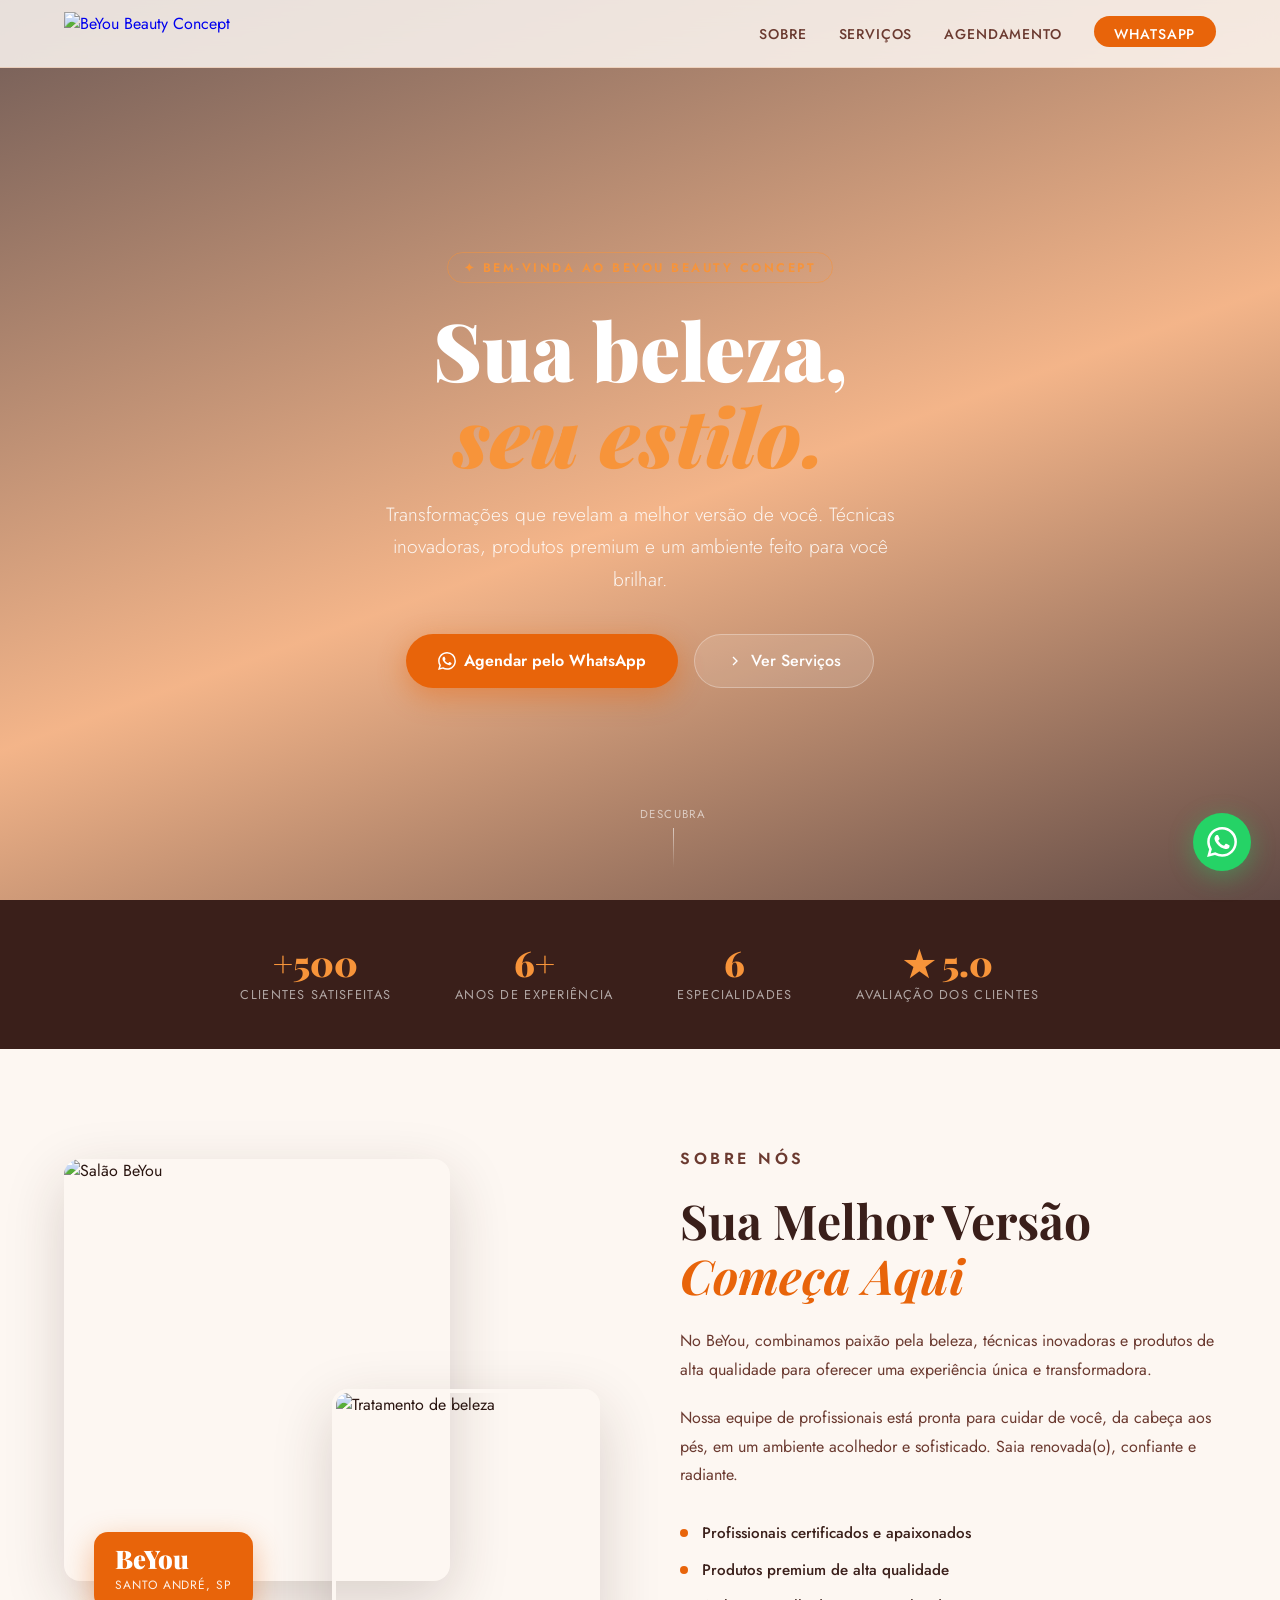
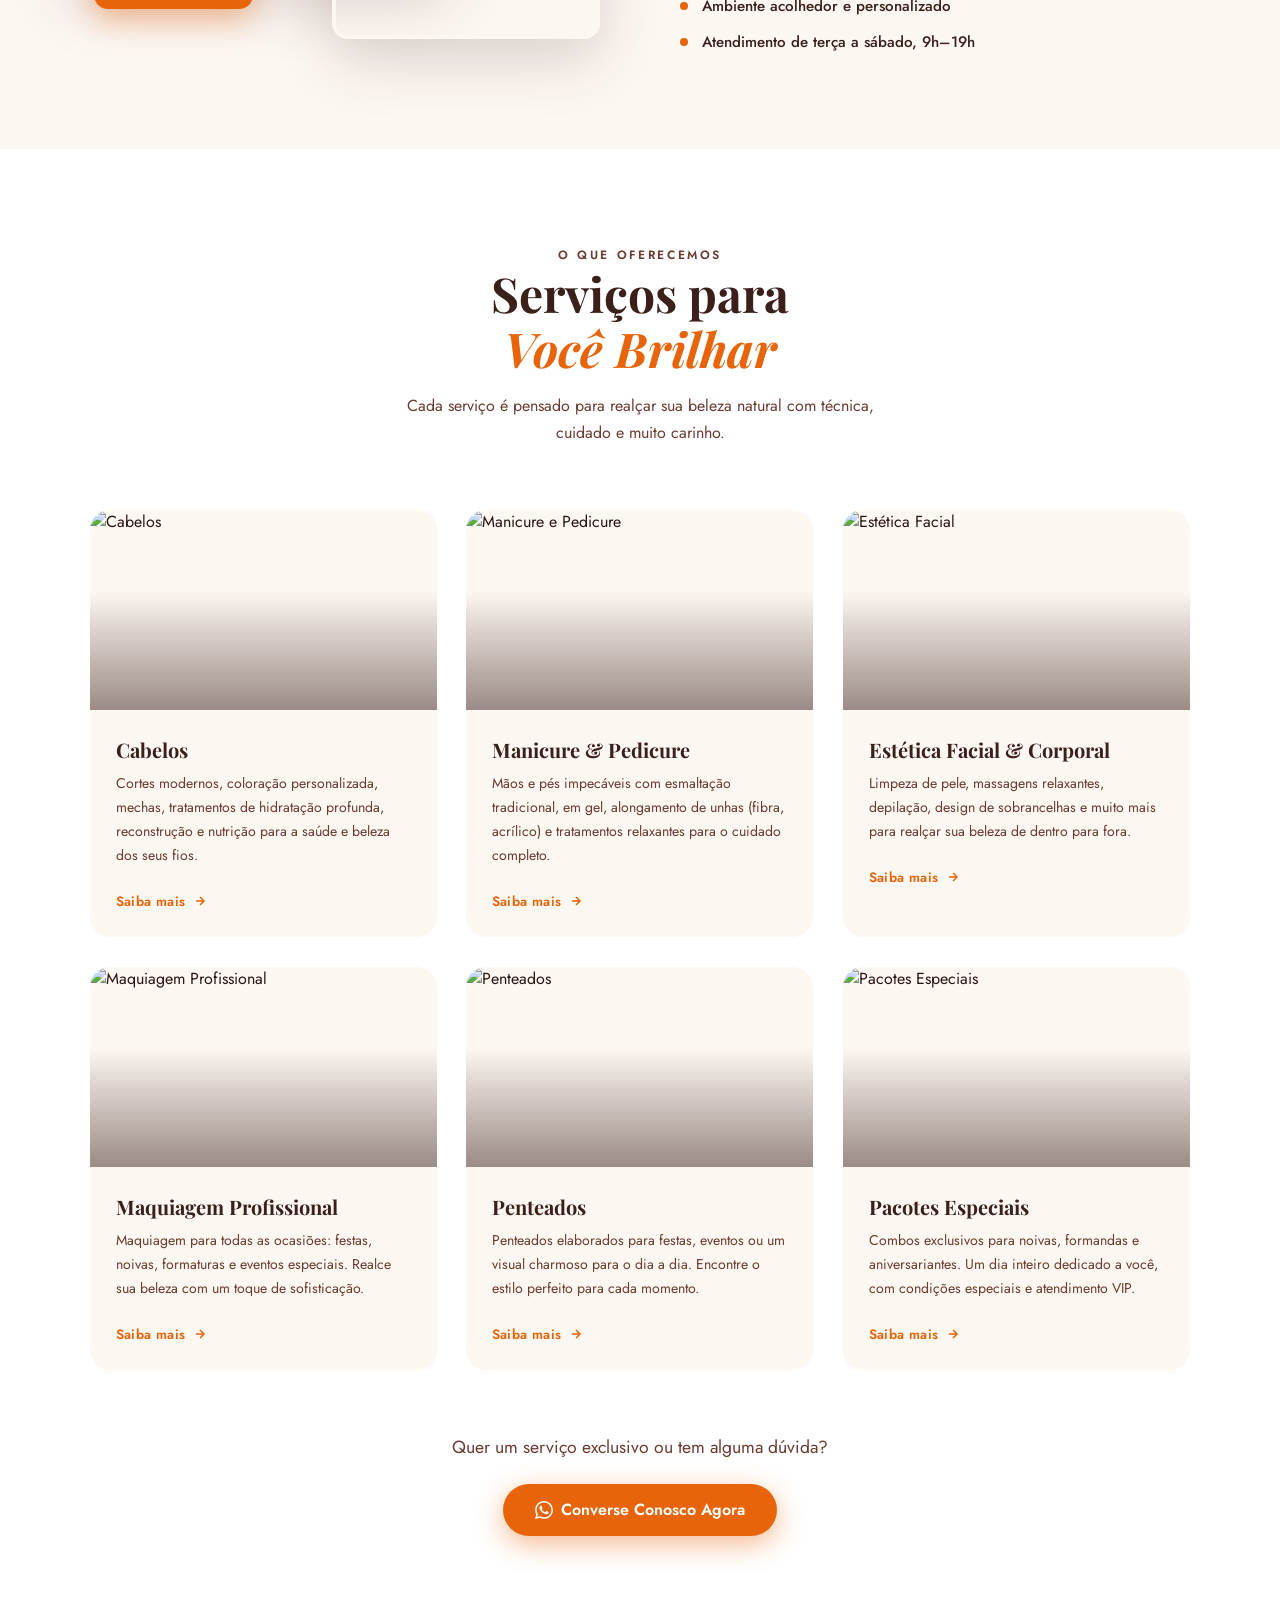
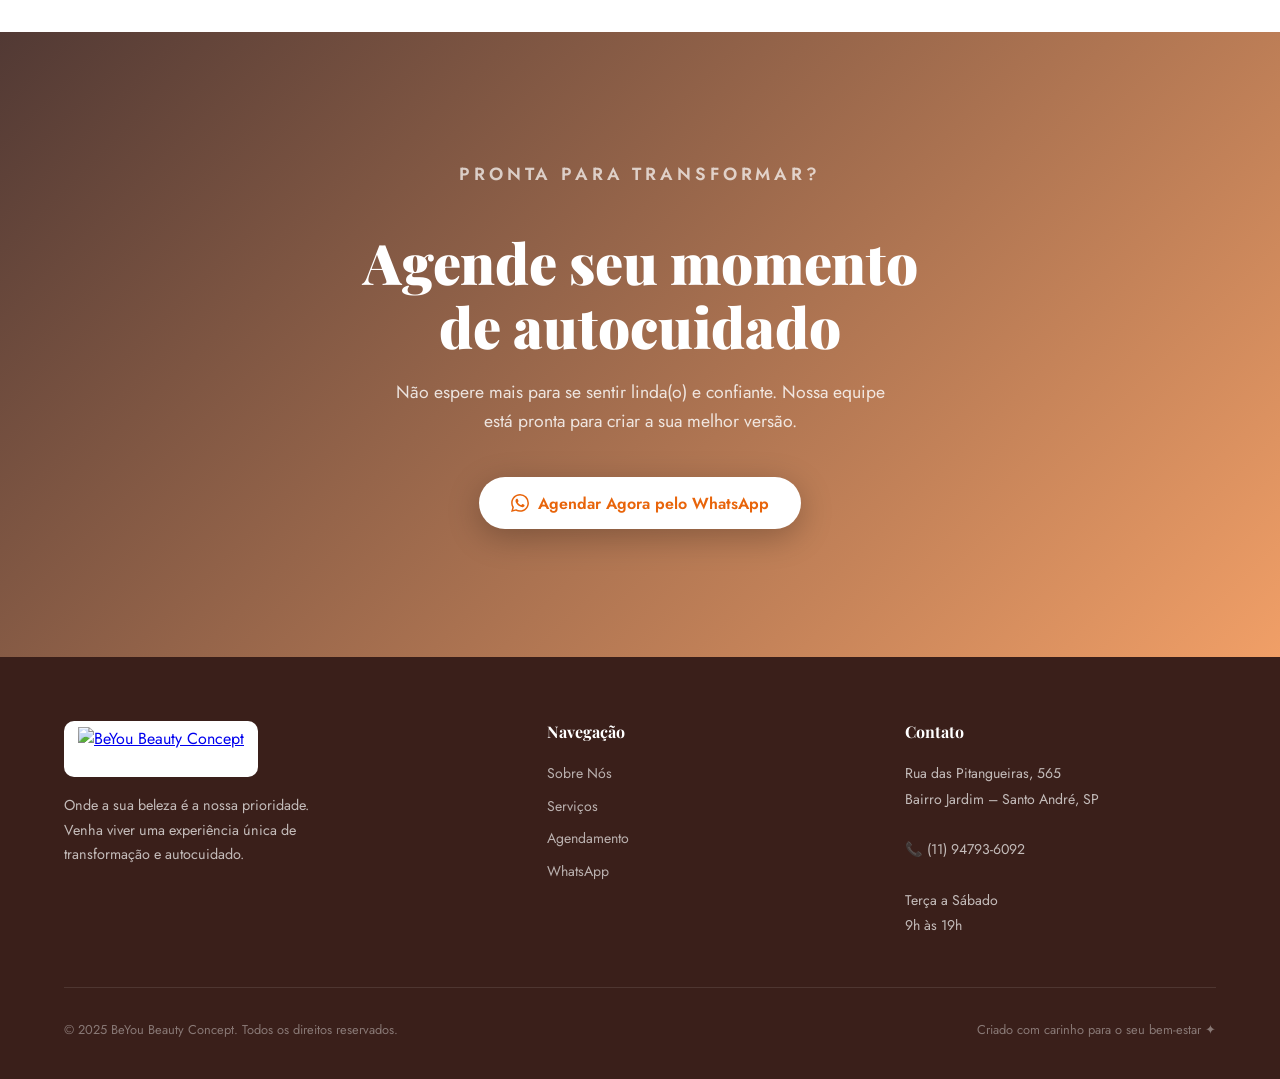
==== index.html @ 281592b7 "atualizando site" ====
<!DOCTYPE html>
<html lang="pt-BR">
<head>
  <meta charset="UTF-8" />
  <meta name="viewport" content="width=device-width, initial-scale=1.0" />
  <title>BeYou Beauty Concept</title>
  <link rel="preconnect" href="https://fonts.googleapis.com" />
  <link rel="preconnect" href="https://fonts.gstatic.com" crossorigin />
  <link href="https://fonts.googleapis.com/css2?family=Playfair+Display:ital,wght@0,400;0,700;0,900;1,400&family=Jost:wght@300;400;500;600&display=swap" rel="stylesheet" />
  <style>
    :root {
      --orange:     #E8640A;
      --orange-lt:  #F7943A;
      --nude:       #F5E8DC;
      --brown:      #3A1F1A;
      --brown-mid:  #6B3A30;
      --cream:      #FDF7F2;
      --text:       #2A1510;
    }

    *, *::before, *::after { box-sizing: border-box; margin: 0; padding: 0; }

    html { scroll-behavior: smooth; }

    body {
      font-family: 'Jost', sans-serif;
      background: var(--cream);
      color: var(--text);
      overflow-x: hidden;
    }

    /* ─── SCROLLBAR ─── */
    ::-webkit-scrollbar { width: 6px; }
    ::-webkit-scrollbar-track { background: var(--nude); }
    ::-webkit-scrollbar-thumb { background: var(--orange); border-radius: 3px; }

    /* ─── NAVBAR ─── */
    nav {
      position: fixed;
      top: 0; left: 0; right: 0;
      z-index: 100;
      display: flex;
      align-items: center;
      justify-content: space-between;
      padding: 0 5vw;
      height: 68px;
      background: rgba(253, 247, 242, 0.85);
      backdrop-filter: blur(14px);
      -webkit-backdrop-filter: blur(14px);
      border-bottom: 1px solid rgba(232, 100, 10, 0.15);
      transition: box-shadow .3s;
    }
    nav.scrolled { box-shadow: 0 4px 24px rgba(58,31,26,.12); }

    .nav-logo {
      font-family: 'Playfair Display', serif;
      font-size: 1.4rem;
      font-weight: 900;
      color: var(--orange);
      letter-spacing: -.5px;
      text-decoration: none;
    }
    .nav-logo span { color: var(--brown); }

    .nav-links {
      display: flex;
      gap: 2rem;
      list-style: none;
    }
    .nav-links a {
      font-size: .88rem;
      font-weight: 500;
      letter-spacing: .06em;
      text-transform: uppercase;
      color: var(--brown-mid);
      text-decoration: none;
      position: relative;
      padding-bottom: 3px;
      transition: color .25s;
    }
    .nav-links a::after {
      content: '';
      position: absolute;
      bottom: 0; left: 0;
      width: 0; height: 2px;
      background: var(--orange);
      transition: width .3s ease;
    }
    .nav-links a:hover { color: var(--orange); }
    .nav-links a:hover::after { width: 100%; }

    .nav-cta {
      background: var(--orange);
      color: #fff !important;
      padding: .5rem 1.3rem;
      border-radius: 100px;
      transition: background .25s, transform .2s !important;
    }
    .nav-cta:hover { background: var(--brown) !important; transform: scale(1.04); }
    .nav-cta::after { display: none !important; }

    .hamburger {
      display: none;
      flex-direction: column;
      gap: 5px;
      cursor: pointer;
      background: none;
      border: none;
      padding: 4px;
    }
    .hamburger span {
      display: block;
      width: 24px; height: 2px;
      background: var(--brown);
      border-radius: 2px;
      transition: .3s;
    }

    /* ─── HERO ─── */
    #hero {
      position: relative;
      min-height: 100svh;
      display: flex;
      align-items: center;
      justify-content: center;
      text-align: center;
      overflow: hidden;
      padding: 100px 5vw 60px;
    }

    .hero-bg {
      position: absolute;
      inset: 0;
      background-image: url('https://images.unsplash.com/photo-1560066984-138dadb4c035?w=1600&q=80');
      background-size: cover;
      background-position: center 30%;
      transform: scale(1.06);
      animation: kenBurns 18s ease-in-out infinite alternate;
    }
    @keyframes kenBurns {
      from { transform: scale(1.06) translate(0,0); }
      to   { transform: scale(1.12) translate(-1%,-1%); }
    }

    .hero-overlay {
      position: absolute;
      inset: 0;
      background: linear-gradient(
        160deg,
        rgba(58,31,26,.72) 0%,
        rgba(232,100,10,.45) 55%,
        rgba(58,31,26,.8) 100%
      );
    }

    .hero-content {
      position: relative;
      z-index: 2;
      max-width: 760px;
    }

    .hero-tag {
      display: inline-block;
      font-size: .78rem;
      font-weight: 600;
      letter-spacing: .2em;
      text-transform: uppercase;
      color: var(--orange-lt);
      border: 1px solid rgba(247,148,58,.5);
      padding: .35rem 1rem;
      border-radius: 100px;
      margin-bottom: 1.4rem;
      animation: fadeUp .8s .2s both;
    }

    #hero h1 {
      font-family: 'Playfair Display', serif;
      font-size: clamp(2.6rem, 7vw, 5rem);
      font-weight: 900;
      line-height: 1.08;
      color: #fff;
      margin-bottom: 1.2rem;
      animation: fadeUp .8s .4s both;
    }
    #hero h1 em {
      font-style: italic;
      color: var(--orange-lt);
    }

    #hero p {
      font-size: clamp(1rem, 2vw, 1.2rem);
      font-weight: 300;
      color: rgba(255,255,255,.88);
      max-width: 520px;
      margin: 0 auto 2.4rem;
      line-height: 1.7;
      animation: fadeUp .8s .6s both;
    }

    .hero-btns {
      display: flex;
      gap: 1rem;
      justify-content: center;
      flex-wrap: wrap;
      animation: fadeUp .8s .8s both;
    }

    .btn-primary {
      display: inline-flex;
      align-items: center;
      gap: .55rem;
      background: var(--orange);
      color: #fff;
      font-weight: 600;
      font-size: 1rem;
      padding: .9rem 2rem;
      border-radius: 100px;
      text-decoration: none;
      transition: background .25s, transform .2s, box-shadow .25s;
      box-shadow: 0 8px 28px rgba(232,100,10,.45);
    }
    .btn-primary:hover {
      background: var(--orange-lt);
      transform: translateY(-2px);
      box-shadow: 0 12px 36px rgba(232,100,10,.55);
    }

    .btn-secondary {
      display: inline-flex;
      align-items: center;
      gap: .5rem;
      background: rgba(255,255,255,.12);
      backdrop-filter: blur(8px);
      color: #fff;
      font-weight: 500;
      font-size: 1rem;
      padding: .9rem 2rem;
      border-radius: 100px;
      text-decoration: none;
      border: 1px solid rgba(255,255,255,.3);
      transition: background .25s, transform .2s;
    }
    .btn-secondary:hover {
      background: rgba(255,255,255,.22);
      transform: translateY(-2px);
    }

    .hero-scroll {
      position: absolute;
      bottom: 2rem;
      left: 50%;
      transform: translateX(-50%);
      display: flex;
      flex-direction: column;
      align-items: center;
      gap: .4rem;
      color: rgba(255,255,255,.6);
      font-size: .72rem;
      letter-spacing: .12em;
      text-transform: uppercase;
      animation: fadeUp .8s 1.2s both;
      text-decoration: none;
    }
    .scroll-line {
      width: 1px;
      height: 40px;
      background: linear-gradient(to bottom, rgba(255,255,255,.6), transparent);
      animation: scrollPulse 2s ease-in-out infinite;
    }
    @keyframes scrollPulse {
      0%,100% { opacity: .5; transform: scaleY(1); }
      50%      { opacity: 1;  transform: scaleY(1.2); }
    }

    /* ─── STATS BAND ─── */
    .stats-band {
      background: var(--brown);
      padding: 2.8rem 5vw;
      display: flex;
      justify-content: center;
      gap: clamp(1.5rem, 5vw, 5rem);
      flex-wrap: wrap;
    }
    .stat {
      text-align: center;
      opacity: 0;
      transform: translateY(20px);
      transition: opacity .6s, transform .6s;
    }
    .stat.visible { opacity: 1; transform: none; }
    .stat-number {
      font-family: 'Playfair Display', serif;
      font-size: 2.2rem;
      font-weight: 900;
      color: var(--orange-lt);
      line-height: 1;
    }
    .stat-label {
      font-size: .8rem;
      letter-spacing: .1em;
      text-transform: uppercase;
      color: rgba(255,255,255,.6);
      margin-top: .3rem;
    }

    /* ─── SECTION SHARED ─── */
    section { padding: 6rem 5vw; }

    .section-tag {
      font-size: .75rem;
      font-weight: 600;
      letter-spacing: .22em;
      text-transform: uppercase;
      color: var(--orange);
      margin-bottom: .7rem;
    }

    .section-title {
      font-family: 'Playfair Display', serif;
      font-size: clamp(1.9rem, 4vw, 3rem);
      font-weight: 700;
      line-height: 1.15;
      color: var(--brown);
    }

    .section-title em {
      font-style: italic;
      color: var(--orange);
    }

    /* ─── ABOUT ─── */
    #about {
      background: var(--cream);
      display: grid;
      grid-template-columns: 1fr 1fr;
      gap: 5rem;
      align-items: center;
    }

    .about-images {
      position: relative;
      height: 480px;
    }
    .about-img {
      position: absolute;
      border-radius: 16px;
      overflow: hidden;
      box-shadow: 0 20px 60px rgba(58,31,26,.18);
    }
    .about-img img {
      width: 100%; height: 100%;
      object-fit: cover;
      display: block;
    }
    .about-img-main {
      width: 72%;
      height: 88%;
      top: 0; left: 0;
    }
    .about-img-accent {
      width: 50%;
      height: 52%;
      bottom: 0; right: 0;
      border: 4px solid var(--cream);
    }

    .about-badge {
      position: absolute;
      bottom: 30px; left: 30px;
      background: var(--orange);
      color: #fff;
      padding: .9rem 1.3rem;
      border-radius: 14px;
      z-index: 2;
      box-shadow: 0 10px 30px rgba(232,100,10,.4);
    }
    .about-badge strong {
      display: block;
      font-family: 'Playfair Display', serif;
      font-size: 1.6rem;
      font-weight: 900;
      line-height: 1;
    }
    .about-badge span {
      font-size: .75rem;
      letter-spacing: .08em;
      text-transform: uppercase;
      opacity: .9;
    }

    .about-text .section-title { margin-bottom: 1.5rem; }
    .about-text p {
      font-size: 1rem;
      line-height: 1.8;
      color: var(--brown-mid);
      margin-bottom: 1.2rem;
    }

    .about-features {
      display: flex;
      flex-direction: column;
      gap: .9rem;
      margin-top: 2rem;
    }
    .about-feature {
      display: flex;
      align-items: center;
      gap: .85rem;
      font-size: .95rem;
      font-weight: 500;
      color: var(--brown);
    }
    .feature-dot {
      width: 8px; height: 8px;
      background: var(--orange);
      border-radius: 50%;
      flex-shrink: 0;
    }

    /* ─── SERVICES ─── */
    #services { background: #fff; }

    .services-header {
      text-align: center;
      margin-bottom: 4rem;
    }
    .services-header .section-title { margin-bottom: 1rem; }
    .services-header p {
      color: var(--brown-mid);
      max-width: 520px;
      margin: 0 auto;
      line-height: 1.7;
    }

    .services-grid {
      display: grid;
      grid-template-columns: repeat(3, 1fr);
      gap: 1.8rem;
      max-width: 1100px;
      margin: 0 auto;
    }

    .service-card {
      background: var(--cream);
      border-radius: 20px;
      overflow: hidden;
      transition: transform .35s cubic-bezier(.22,1,.36,1), box-shadow .35s;
      opacity: 0;
      transform: translateY(30px);
      will-change: transform;
    }
    .service-card.visible {
      opacity: 1;
      transform: translateY(0);
    }
    .service-card:hover {
      transform: translateY(-8px);
      box-shadow: 0 24px 64px rgba(58,31,26,.15);
    }

    .service-img {
      position: relative;
      height: 200px;
      overflow: hidden;
    }
    .service-img img {
      width: 100%; height: 100%;
      object-fit: cover;
      transition: transform .6s ease;
    }
    .service-card:hover .service-img img { transform: scale(1.07); }

    .service-img-overlay {
      position: absolute;
      inset: 0;
      background: linear-gradient(to top, rgba(58,31,26,.5) 0%, transparent 60%);
    }

    .service-body {
      padding: 1.6rem;
    }
    .service-body h3 {
      font-family: 'Playfair Display', serif;
      font-size: 1.25rem;
      font-weight: 700;
      color: var(--brown);
      margin-bottom: .6rem;
    }
    .service-body p {
      font-size: .88rem;
      line-height: 1.7;
      color: var(--brown-mid);
      margin-bottom: 1.3rem;
    }
    .service-link {
      display: inline-flex;
      align-items: center;
      gap: .45rem;
      font-size: .85rem;
      font-weight: 600;
      color: var(--orange);
      text-decoration: none;
      letter-spacing: .03em;
      transition: gap .25s, color .2s;
    }
    .service-link:hover { gap: .7rem; color: var(--brown); }
    .service-link svg { transition: transform .25s; }
    .service-link:hover svg { transform: translateX(3px); }

    .services-cta {
      text-align: center;
      margin-top: 4rem;
    }
    .services-cta p {
      font-size: 1.1rem;
      color: var(--brown-mid);
      margin-bottom: 1.5rem;
    }

    /* ─── CTA SECTION ─── */
    #cta {
      position: relative;
      background-image: url('https://images.unsplash.com/photo-1522337360788-8b13dee7a37e?w=1600&q=80');
      background-size: cover;
      background-position: center;
      background-attachment: fixed;
      text-align: center;
      padding: 8rem 5vw;
    }
    #cta::before {
      content: '';
      position: absolute;
      inset: 0;
      background: linear-gradient(135deg, rgba(58,31,26,.88), rgba(232,100,10,.6));
    }
    .cta-content {
      position: relative;
      z-index: 2;
    }
    #cta .section-tag { color: rgba(255,255,255,.7); }
    #cta h2 {
      font-family: 'Playfair Display', serif;
      font-size: clamp(2rem, 5vw, 3.5rem);
      font-weight: 900;
      color: #fff;
      margin-bottom: 1.2rem;
      line-height: 1.15;
    }
    #cta p {
      font-size: 1.1rem;
      color: rgba(255,255,255,.82);
      max-width: 520px;
      margin: 0 auto 2.5rem;
      line-height: 1.7;
    }
    #cta .btn-primary {
      background: #fff;
      color: var(--orange);
      box-shadow: 0 8px 32px rgba(0,0,0,.25);
    }
    #cta .btn-primary:hover {
      background: var(--nude);
      transform: translateY(-3px);
    }

    /* ─── FOOTER ─── */
    footer {
      background: var(--brown);
      color: rgba(255,255,255,.7);
      padding: 4rem 5vw 2.5rem;
    }
    .footer-grid {
      display: grid;
      grid-template-columns: 1.4fr 1fr 1fr;
      gap: 3rem;
      margin-bottom: 3rem;
    }
    .footer-brand .nav-logo {
      font-size: 1.6rem;
      display: block;
      margin-bottom: 1rem;
      color: var(--orange-lt);
    }
    .footer-brand .nav-logo span { color: #fff; }
    .footer-brand p {
      font-size: .9rem;
      line-height: 1.7;
      max-width: 260px;
    }
    .footer-col h4 {
      font-family: 'Playfair Display', serif;
      color: #fff;
      font-size: 1rem;
      margin-bottom: 1.2rem;
    }
    .footer-col ul { list-style: none; display: flex; flex-direction: column; gap: .6rem; }
    .footer-col ul a {
      color: rgba(255,255,255,.65);
      text-decoration: none;
      font-size: .88rem;
      transition: color .2s;
    }
    .footer-col ul a:hover { color: var(--orange-lt); }
    .footer-col p {
      font-size: .88rem;
      line-height: 1.8;
    }
    .footer-bottom {
      border-top: 1px solid rgba(255,255,255,.1);
      padding-top: 2rem;
      display: flex;
      justify-content: space-between;
      align-items: center;
      flex-wrap: wrap;
      gap: 1rem;
      font-size: .8rem;
      color: rgba(255,255,255,.4);
    }

    /* ─── ANIMATIONS ─── */
    @keyframes fadeUp {
      from { opacity: 0; transform: translateY(24px); }
      to   { opacity: 1; transform: translateY(0); }
    }

    .reveal {
      opacity: 0;
      transform: translateY(28px);
      transition: opacity .7s ease, transform .7s ease;
    }
    .reveal.visible {
      opacity: 1;
      transform: none;
    }

    /* ─── MOBILE NAV ─── */
    .mobile-menu {
      display: none;
      position: fixed;
      top: 68px; left: 0; right: 0;
      background: rgba(253,247,242,.97);
      backdrop-filter: blur(14px);
      padding: 1.5rem 5vw 2rem;
      z-index: 99;
      border-bottom: 1px solid rgba(232,100,10,.15);
      flex-direction: column;
      gap: 1rem;
    }
    .mobile-menu.open { display: flex; }
    .mobile-menu a {
      font-size: 1rem;
      font-weight: 500;
      color: var(--brown);
      text-decoration: none;
      padding: .5rem 0;
      border-bottom: 1px solid rgba(58,31,26,.07);
    }
    .mobile-menu a:last-child { border-bottom: none; }

    /* ─── RESPONSIVE ─── */
    @media (max-width: 900px) {
      .nav-links { display: none; }
      .hamburger { display: flex; }
      #about { grid-template-columns: 1fr; gap: 3rem; }
      .about-images { height: 340px; }
      .services-grid { grid-template-columns: 1fr 1fr; }
      .footer-grid { grid-template-columns: 1fr 1fr; }
    }
    @media (max-width: 580px) {
      .services-grid { grid-template-columns: 1fr; }
      .footer-grid { grid-template-columns: 1fr; }
      .about-img-accent { display: none; }
      .about-images { height: 280px; }
      .about-img-main { width: 100%; height: 100%; }
      .footer-bottom { flex-direction: column; text-align: center; }
    }

    /* ─── WHATSAPP FLOAT ─── */
    .wa-float {
      position: fixed;
      bottom: 1.8rem;
      right: 1.8rem;
      width: 58px; height: 58px;
      background: #25D366;
      border-radius: 50%;
      display: flex;
      align-items: center;
      justify-content: center;
      box-shadow: 0 6px 24px rgba(37,211,102,.4);
      z-index: 200;
      transition: transform .25s, box-shadow .25s;
      text-decoration: none;
    }
    .wa-float:hover {
      transform: scale(1.1) rotate(-5deg);
      box-shadow: 0 10px 32px rgba(37,211,102,.5);
    }
    .wa-float svg { width: 30px; height: 30px; fill: #fff; }
  </style>
</head>
<body>

  <!-- NAV -->
  <nav id="navbar">
    <a href="#hero" style="display:flex;align-items:center;text-decoration:none;">
      <img src="/mnt/user-data/uploads/BeYou_logo.jpeg" alt="BeYou Beauty Concept" style="height:44px;width:auto;display:block;" />
    </a>
    <ul class="nav-links">
      <li><a href="#about">Sobre</a></li>
      <li><a href="#services">Serviços</a></li>
      <li><a href="#cta">Agendamento</a></li>
      <li>
        <a href="https://wa.me/11947936092?text=Olá! Gostaria de agendar um horário no BeYou!" target="_blank" class="nav-cta">
          WhatsApp
        </a>
      </li>
    </ul>
    <button class="hamburger" id="hamburger" aria-label="Menu">
      <span></span><span></span><span></span>
    </button>
  </nav>

  <!-- MOBILE MENU -->
  <div class="mobile-menu" id="mobileMenu">
    <a href="#about" onclick="closeMobile()">Sobre Nós</a>
    <a href="#services" onclick="closeMobile()">Serviços</a>
    <a href="#cta" onclick="closeMobile()">Agendamento</a>
    <a href="https://wa.me/11947936092?text=Olá! Gostaria de agendar no BeYou!" target="_blank" onclick="closeMobile()">📲 Falar pelo WhatsApp</a>
  </div>

  <!-- HERO -->
  <section id="hero">
    <div class="hero-bg"></div>
    <div class="hero-overlay"></div>
    <div class="hero-content">
      <span class="hero-tag">✦ Bem-vinda ao BeYou Beauty Concept</span>
      <h1>Sua beleza,<br><em>seu estilo.</em></h1>
      <p>Transformações que revelam a melhor versão de você. Técnicas inovadoras, produtos premium e um ambiente feito para você brilhar.</p>
      <div class="hero-btns">
        <a href="https://wa.me/11947936092?text=Olá! Gostaria de agendar meu horário no BeYou!" target="_blank" class="btn-primary">
          <svg width="18" height="18" viewBox="0 0 24 24" fill="currentColor"><path d="M17.472 14.382c-.297-.149-1.758-.867-2.03-.967-.273-.099-.471-.148-.67.15-.197.297-.767.966-.94 1.164-.173.199-.347.223-.644.075-.297-.15-1.255-.463-2.39-1.475-.883-.788-1.48-1.761-1.653-2.059-.173-.297-.018-.458.13-.606.134-.133.298-.347.446-.52.149-.174.198-.298.298-.497.099-.198.05-.371-.025-.52-.075-.149-.669-1.612-.916-2.207-.242-.579-.487-.5-.669-.51-.173-.008-.371-.01-.57-.01-.198 0-.52.074-.792.372-.272.297-1.04 1.016-1.04 2.479 0 1.462 1.065 2.875 1.213 3.074.149.198 2.096 3.2 5.077 4.487.709.306 1.262.489 1.694.625.712.227 1.36.195 1.871.118.571-.085 1.758-.719 2.006-1.413.248-.694.248-1.289.173-1.413-.074-.124-.272-.198-.57-.347m-5.421 7.403h-.004a9.87 9.87 0 01-5.031-1.378l-.361-.214-3.741.982.998-3.648-.235-.374a9.86 9.86 0 01-1.51-5.26c.001-5.45 4.436-9.884 9.888-9.884 2.64 0 5.122 1.03 6.988 2.898a9.825 9.825 0 012.893 6.994c-.003 5.45-4.437 9.884-9.885 9.884m8.413-18.297A11.815 11.815 0 0012.05 0C5.495 0 .16 5.335.157 11.892c0 2.096.547 4.142 1.588 5.945L.057 24l6.305-1.654a11.882 11.882 0 005.683 1.448h.005c6.554 0 11.89-5.335 11.893-11.893a11.821 11.821 0 00-3.48-8.413z"/></svg>
          Agendar pelo WhatsApp
        </a>
        <a href="#services" class="btn-secondary">
          <svg width="16" height="16" viewBox="0 0 24 24" fill="none" stroke="currentColor" stroke-width="2"><path d="M9 18l6-6-6-6"/></svg>
          Ver Serviços
        </a>
      </div>
    </div>
    <a href="#about" class="hero-scroll">
      <span>Descubra</span>
      <div class="scroll-line"></div>
    </a>
  </section>

  <!-- STATS BAND -->
  <div class="stats-band">
    <div class="stat">
      <div class="stat-number">+500</div>
      <div class="stat-label">Clientes Satisfeitas</div>
    </div>
    <div class="stat">
      <div class="stat-number">6+</div>
      <div class="stat-label">Anos de Experiência</div>
    </div>
    <div class="stat">
      <div class="stat-number">6</div>
      <div class="stat-label">Especialidades</div>
    </div>
    <div class="stat">
      <div class="stat-number">★ 5.0</div>
      <div class="stat-label">Avaliação dos Clientes</div>
    </div>
  </div>

  <main>
    <!-- ABOUT -->
    <section id="about">
      <div class="about-images reveal">
        <div class="about-img about-img-main">
          <img src="https://images.unsplash.com/photo-1521590832167-7bcbfaa6381f?w=800&q=80" alt="Salão BeYou" />
        </div>
        <div class="about-img about-img-accent">
          <img src="https://images.unsplash.com/photo-1487412947147-5cebf100ffc2?w=600&q=80" alt="Tratamento de beleza" />
        </div>
        <div class="about-badge">
          <strong>BeYou</strong>
          <span>Santo André, SP</span>
        </div>
      </div>

      <div class="about-text">
        <p class="section-tag reveal">Sobre Nós</p>
        <h2 class="section-title reveal">Sua Melhor Versão<br><em>Começa Aqui</em></h2>
        <p class="reveal">No BeYou, combinamos paixão pela beleza, técnicas inovadoras e produtos de alta qualidade para oferecer uma experiência única e transformadora.</p>
        <p class="reveal">Nossa equipe de profissionais está pronta para cuidar de você, da cabeça aos pés, em um ambiente acolhedor e sofisticado. Saia renovada(o), confiante e radiante.</p>
        <div class="about-features">
          <div class="about-feature reveal">
            <div class="feature-dot"></div>
            Profissionais certificados e apaixonados
          </div>
          <div class="about-feature reveal">
            <div class="feature-dot"></div>
            Produtos premium de alta qualidade
          </div>
          <div class="about-feature reveal">
            <div class="feature-dot"></div>
            Ambiente acolhedor e personalizado
          </div>
          <div class="about-feature reveal">
            <div class="feature-dot"></div>
            Atendimento de terça a sábado, 9h–19h
          </div>
        </div>
      </div>
    </section>

    <!-- SERVICES -->
    <section id="services">
      <div class="services-header">
        <p class="section-tag reveal">O Que Oferecemos</p>
        <h2 class="section-title reveal">Serviços para<br><em>Você Brilhar</em></h2>
        <p class="reveal">Cada serviço é pensado para realçar sua beleza natural com técnica, cuidado e muito carinho.</p>
      </div>

      <div class="services-grid">

        <div class="service-card">
          <div class="service-img">
            <img src="https://images.unsplash.com/photo-1522337360788-8b13dee7a37e?w=700&q=80" alt="Cabelos" loading="lazy" />
            <div class="service-img-overlay"></div>
          </div>
          <div class="service-body">
            <h3>Cabelos</h3>
            <p>Cortes modernos, coloração personalizada, mechas, tratamentos de hidratação profunda, reconstrução e nutrição para a saúde e beleza dos seus fios.</p>
            <a href="https://wa.me/11947936092?text=Olá! Gostaria de saber mais sobre os serviços de Cabelos do BeYou." target="_blank" class="service-link">
              Saiba mais
              <svg width="14" height="14" viewBox="0 0 24 24" fill="none" stroke="currentColor" stroke-width="2.5"><path d="M5 12h14M12 5l7 7-7 7"/></svg>
            </a>
          </div>
        </div>

        <div class="service-card">
          <div class="service-img">
            <img src="https://images.unsplash.com/photo-1604654894610-df63bc536371?w=700&q=80" alt="Manicure e Pedicure" loading="lazy" />
            <div class="service-img-overlay"></div>
          </div>
          <div class="service-body">
            <h3>Manicure & Pedicure</h3>
            <p>Mãos e pés impecáveis com esmaltação tradicional, em gel, alongamento de unhas (fibra, acrílico) e tratamentos relaxantes para o cuidado completo.</p>
            <a href="https://wa.me/11947936092?text=Olá! Gostaria de saber mais sobre Manicure e Pedicure do BeYou." target="_blank" class="service-link">
              Saiba mais
              <svg width="14" height="14" viewBox="0 0 24 24" fill="none" stroke="currentColor" stroke-width="2.5"><path d="M5 12h14M12 5l7 7-7 7"/></svg>
            </a>
          </div>
        </div>

        <div class="service-card">
          <div class="service-img">
            <img src="https://images.unsplash.com/photo-1570172619644-dfd03ed5d881?w=700&q=80" alt="Estética Facial" loading="lazy" />
            <div class="service-img-overlay"></div>
          </div>
          <div class="service-body">
            <h3>Estética Facial & Corporal</h3>
            <p>Limpeza de pele, massagens relaxantes, depilação, design de sobrancelhas e muito mais para realçar sua beleza de dentro para fora.</p>
            <a href="https://wa.me/11947936092?text=Olá! Gostaria de saber mais sobre Estética do BeYou." target="_blank" class="service-link">
              Saiba mais
              <svg width="14" height="14" viewBox="0 0 24 24" fill="none" stroke="currentColor" stroke-width="2.5"><path d="M5 12h14M12 5l7 7-7 7"/></svg>
            </a>
          </div>
        </div>

        <div class="service-card">
          <div class="service-img">
            <img src="https://images.unsplash.com/photo-1503236823255-94609f598e71?w=700&q=80" alt="Maquiagem Profissional" loading="lazy" />
            <div class="service-img-overlay"></div>
          </div>
          <div class="service-body">
            <h3>Maquiagem Profissional</h3>
            <p>Maquiagem para todas as ocasiões: festas, noivas, formaturas e eventos especiais. Realce sua beleza com um toque de sofisticação.</p>
            <a href="https://wa.me/11947936092?text=Olá! Gostaria de saber mais sobre Maquiagem no BeYou." target="_blank" class="service-link">
              Saiba mais
              <svg width="14" height="14" viewBox="0 0 24 24" fill="none" stroke="currentColor" stroke-width="2.5"><path d="M5 12h14M12 5l7 7-7 7"/></svg>
            </a>
          </div>
        </div>

        <div class="service-card">
          <div class="service-img">
            <img src="https://images.unsplash.com/photo-1526045612212-70caf35c14df?w=700&q=80" alt="Penteados" loading="lazy" />
            <div class="service-img-overlay"></div>
          </div>
          <div class="service-body">
            <h3>Penteados</h3>
            <p>Penteados elaborados para festas, eventos ou um visual charmoso para o dia a dia. Encontre o estilo perfeito para cada momento.</p>
            <a href="https://wa.me/11947936092?text=Olá! Gostaria de saber mais sobre Penteados do BeYou." target="_blank" class="service-link">
              Saiba mais
              <svg width="14" height="14" viewBox="0 0 24 24" fill="none" stroke="currentColor" stroke-width="2.5"><path d="M5 12h14M12 5l7 7-7 7"/></svg>
            </a>
          </div>
        </div>

        <div class="service-card">
          <div class="service-img">
            <img src="https://images.unsplash.com/photo-1495121553079-4c61bcce1894?w=700&q=80" alt="Pacotes Especiais" loading="lazy" />
            <div class="service-img-overlay"></div>
          </div>
          <div class="service-body">
            <h3>Pacotes Especiais</h3>
            <p>Combos exclusivos para noivas, formandas e aniversariantes. Um dia inteiro dedicado a você, com condições especiais e atendimento VIP.</p>
            <a href="https://wa.me/11947936092?text=Olá! Gostaria de saber mais sobre os Pacotes Especiais do BeYou." target="_blank" class="service-link">
              Saiba mais
              <svg width="14" height="14" viewBox="0 0 24 24" fill="none" stroke="currentColor" stroke-width="2.5"><path d="M5 12h14M12 5l7 7-7 7"/></svg>
            </a>
          </div>
        </div>

      </div>

      <div class="services-cta reveal">
        <p>Quer um serviço exclusivo ou tem alguma dúvida?</p>
        <a href="https://wa.me/11947936092?text=Olá! Gostaria de conversar sobre um serviço e agendar no BeYou." target="_blank" class="btn-primary" style="display:inline-flex;">
          <svg width="18" height="18" viewBox="0 0 24 24" fill="currentColor"><path d="M17.472 14.382c-.297-.149-1.758-.867-2.03-.967-.273-.099-.471-.148-.67.15-.197.297-.767.966-.94 1.164-.173.199-.347.223-.644.075-.297-.15-1.255-.463-2.39-1.475-.883-.788-1.48-1.761-1.653-2.059-.173-.297-.018-.458.13-.606.134-.133.298-.347.446-.52.149-.174.198-.298.298-.497.099-.198.05-.371-.025-.52-.075-.149-.669-1.612-.916-2.207-.242-.579-.487-.5-.669-.51-.173-.008-.371-.01-.57-.01-.198 0-.52.074-.792.372-.272.297-1.04 1.016-1.04 2.479 0 1.462 1.065 2.875 1.213 3.074.149.198 2.096 3.2 5.077 4.487.709.306 1.262.489 1.694.625.712.227 1.36.195 1.871.118.571-.085 1.758-.719 2.006-1.413.248-.694.248-1.289.173-1.413-.074-.124-.272-.198-.57-.347m-5.421 7.403h-.004a9.87 9.87 0 01-5.031-1.378l-.361-.214-3.741.982.998-3.648-.235-.374a9.86 9.86 0 01-1.51-5.26c.001-5.45 4.436-9.884 9.888-9.884 2.64 0 5.122 1.03 6.988 2.898a9.825 9.825 0 012.893 6.994c-.003 5.45-4.437 9.884-9.885 9.884m8.413-18.297A11.815 11.815 0 0012.05 0C5.495 0 .16 5.335.157 11.892c0 2.096.547 4.142 1.588 5.945L.057 24l6.305-1.654a11.882 11.882 0 005.683 1.448h.005c6.554 0 11.89-5.335 11.893-11.893a11.821 11.821 0 00-3.48-8.413z"/></svg>
          Converse Conosco Agora
        </a>
      </div>
    </section>

    <!-- CTA -->
    <section id="cta">
      <div class="cta-content">
        <p class="section-tag">Pronta para Transformar?</p>
        <h2>Agende seu momento<br>de autocuidado</h2>
        <p>Não espere mais para se sentir linda(o) e confiante. Nossa equipe está pronta para criar a sua melhor versão.</p>
        <a href="https://wa.me/11947936092?text=Olá! Quero agendar meu horário no BeYou!" target="_blank" class="btn-primary">
          <svg width="18" height="18" viewBox="0 0 24 24" fill="currentColor"><path d="M17.472 14.382c-.297-.149-1.758-.867-2.03-.967-.273-.099-.471-.148-.67.15-.197.297-.767.966-.94 1.164-.173.199-.347.223-.644.075-.297-.15-1.255-.463-2.39-1.475-.883-.788-1.48-1.761-1.653-2.059-.173-.297-.018-.458.13-.606.134-.133.298-.347.446-.52.149-.174.198-.298.298-.497.099-.198.05-.371-.025-.52-.075-.149-.669-1.612-.916-2.207-.242-.579-.487-.5-.669-.51-.173-.008-.371-.01-.57-.01-.198 0-.52.074-.792.372-.272.297-1.04 1.016-1.04 2.479 0 1.462 1.065 2.875 1.213 3.074.149.198 2.096 3.2 5.077 4.487.709.306 1.262.489 1.694.625.712.227 1.36.195 1.871.118.571-.085 1.758-.719 2.006-1.413.248-.694.248-1.289.173-1.413-.074-.124-.272-.198-.57-.347m-5.421 7.403h-.004a9.87 9.87 0 01-5.031-1.378l-.361-.214-3.741.982.998-3.648-.235-.374a9.86 9.86 0 01-1.51-5.26c.001-5.45 4.436-9.884 9.888-9.884 2.64 0 5.122 1.03 6.988 2.898a9.825 9.825 0 012.893 6.994c-.003 5.45-4.437 9.884-9.885 9.884m8.413-18.297A11.815 11.815 0 0012.05 0C5.495 0 .16 5.335.157 11.892c0 2.096.547 4.142 1.588 5.945L.057 24l6.305-1.654a11.882 11.882 0 005.683 1.448h.005c6.554 0 11.89-5.335 11.893-11.893a11.821 11.821 0 00-3.48-8.413z"/></svg>
          Agendar Agora pelo WhatsApp
        </a>
      </div>
    </section>
  </main>

  <!-- FOOTER -->
  <footer>
    <div class="footer-grid">
      <div class="footer-brand">
        <a href="#hero" style="display:inline-block;margin-bottom:1rem;background:#fff;border-radius:10px;padding:6px 14px;">
          <img src="/mnt/user-data/uploads/BeYou_logo.jpeg" alt="BeYou Beauty Concept" style="height:44px;width:auto;display:block;" />
        </a>
        <p>Onde a sua beleza é a nossa prioridade. Venha viver uma experiência única de transformação e autocuidado.</p>
      </div>
      <div class="footer-col">
        <h4>Navegação</h4>
        <ul>
          <li><a href="#about">Sobre Nós</a></li>
          <li><a href="#services">Serviços</a></li>
          <li><a href="#cta">Agendamento</a></li>
          <li><a href="https://wa.me/11947936092" target="_blank">WhatsApp</a></li>
        </ul>
      </div>
      <div class="footer-col">
        <h4>Contato</h4>
        <p>
          Rua das Pitangueiras, 565<br>
          Bairro Jardim – Santo André, SP<br><br>
          📞 (11) 94793-6092<br><br>
          Terça a Sábado<br>9h às 19h
        </p>
      </div>
    </div>
    <div class="footer-bottom">
      <span>© 2025 BeYou Beauty Concept. Todos os direitos reservados.</span>
      <span>Criado com carinho para o seu bem-estar ✦</span>
    </div>
  </footer>

  <!-- WhatsApp float button -->
  <a href="https://wa.me/11947936092?text=Olá! Gostaria de agendar um horário no BeYou!" target="_blank" class="wa-float" aria-label="WhatsApp">
    <svg viewBox="0 0 24 24" xmlns="http://www.w3.org/2000/svg"><path d="M17.472 14.382c-.297-.149-1.758-.867-2.03-.967-.273-.099-.471-.148-.67.15-.197.297-.767.966-.94 1.164-.173.199-.347.223-.644.075-.297-.15-1.255-.463-2.39-1.475-.883-.788-1.48-1.761-1.653-2.059-.173-.297-.018-.458.13-.606.134-.133.298-.347.446-.52.149-.174.198-.298.298-.497.099-.198.05-.371-.025-.52-.075-.149-.669-1.612-.916-2.207-.242-.579-.487-.5-.669-.51-.173-.008-.371-.01-.57-.01-.198 0-.52.074-.792.372-.272.297-1.04 1.016-1.04 2.479 0 1.462 1.065 2.875 1.213 3.074.149.198 2.096 3.2 5.077 4.487.709.306 1.262.489 1.694.625.712.227 1.36.195 1.871.118.571-.085 1.758-.719 2.006-1.413.248-.694.248-1.289.173-1.413-.074-.124-.272-.198-.57-.347m-5.421 7.403h-.004a9.87 9.87 0 01-5.031-1.378l-.361-.214-3.741.982.998-3.648-.235-.374a9.86 9.86 0 01-1.51-5.26c.001-5.45 4.436-9.884 9.888-9.884 2.64 0 5.122 1.03 6.988 2.898a9.825 9.825 0 012.893 6.994c-.003 5.45-4.437 9.884-9.885 9.884m8.413-18.297A11.815 11.815 0 0012.05 0C5.495 0 .16 5.335.157 11.892c0 2.096.547 4.142 1.588 5.945L.057 24l6.305-1.654a11.882 11.882 0 005.683 1.448h.005c6.554 0 11.89-5.335 11.893-11.893a11.821 11.821 0 00-3.48-8.413z"/></svg>
  </a>

  <script>
    // ─── NAVBAR scroll effect
    const navbar = document.getElementById('navbar');
    window.addEventListener('scroll', () => {
      navbar.classList.toggle('scrolled', window.scrollY > 40);
    });

    // ─── HAMBURGER
    const hamburger = document.getElementById('hamburger');
    const mobileMenu = document.getElementById('mobileMenu');
    hamburger.addEventListener('click', () => {
      mobileMenu.classList.toggle('open');
    });
    function closeMobile() { mobileMenu.classList.remove('open'); }

    // ─── INTERSECTION OBSERVER for reveal + service cards + stats
    const observer = new IntersectionObserver((entries) => {
      entries.forEach((entry, i) => {
        if (entry.isIntersecting) {
          const el = entry.target;
          const delay = el.dataset.delay || 0;
          setTimeout(() => el.classList.add('visible'), delay);
          observer.unobserve(el);
        }
      });
    }, { threshold: 0.15 });

    // Reveal elements
    document.querySelectorAll('.reveal').forEach(el => observer.observe(el));

    // Stats stagger
    document.querySelectorAll('.stat').forEach((el, i) => {
      el.dataset.delay = i * 120;
      observer.observe(el);
    });

    // Service cards stagger
    document.querySelectorAll('.service-card').forEach((el, i) => {
      el.dataset.delay = i * 100;
      observer.observe(el);
    });
  </script>
</body>
</html>
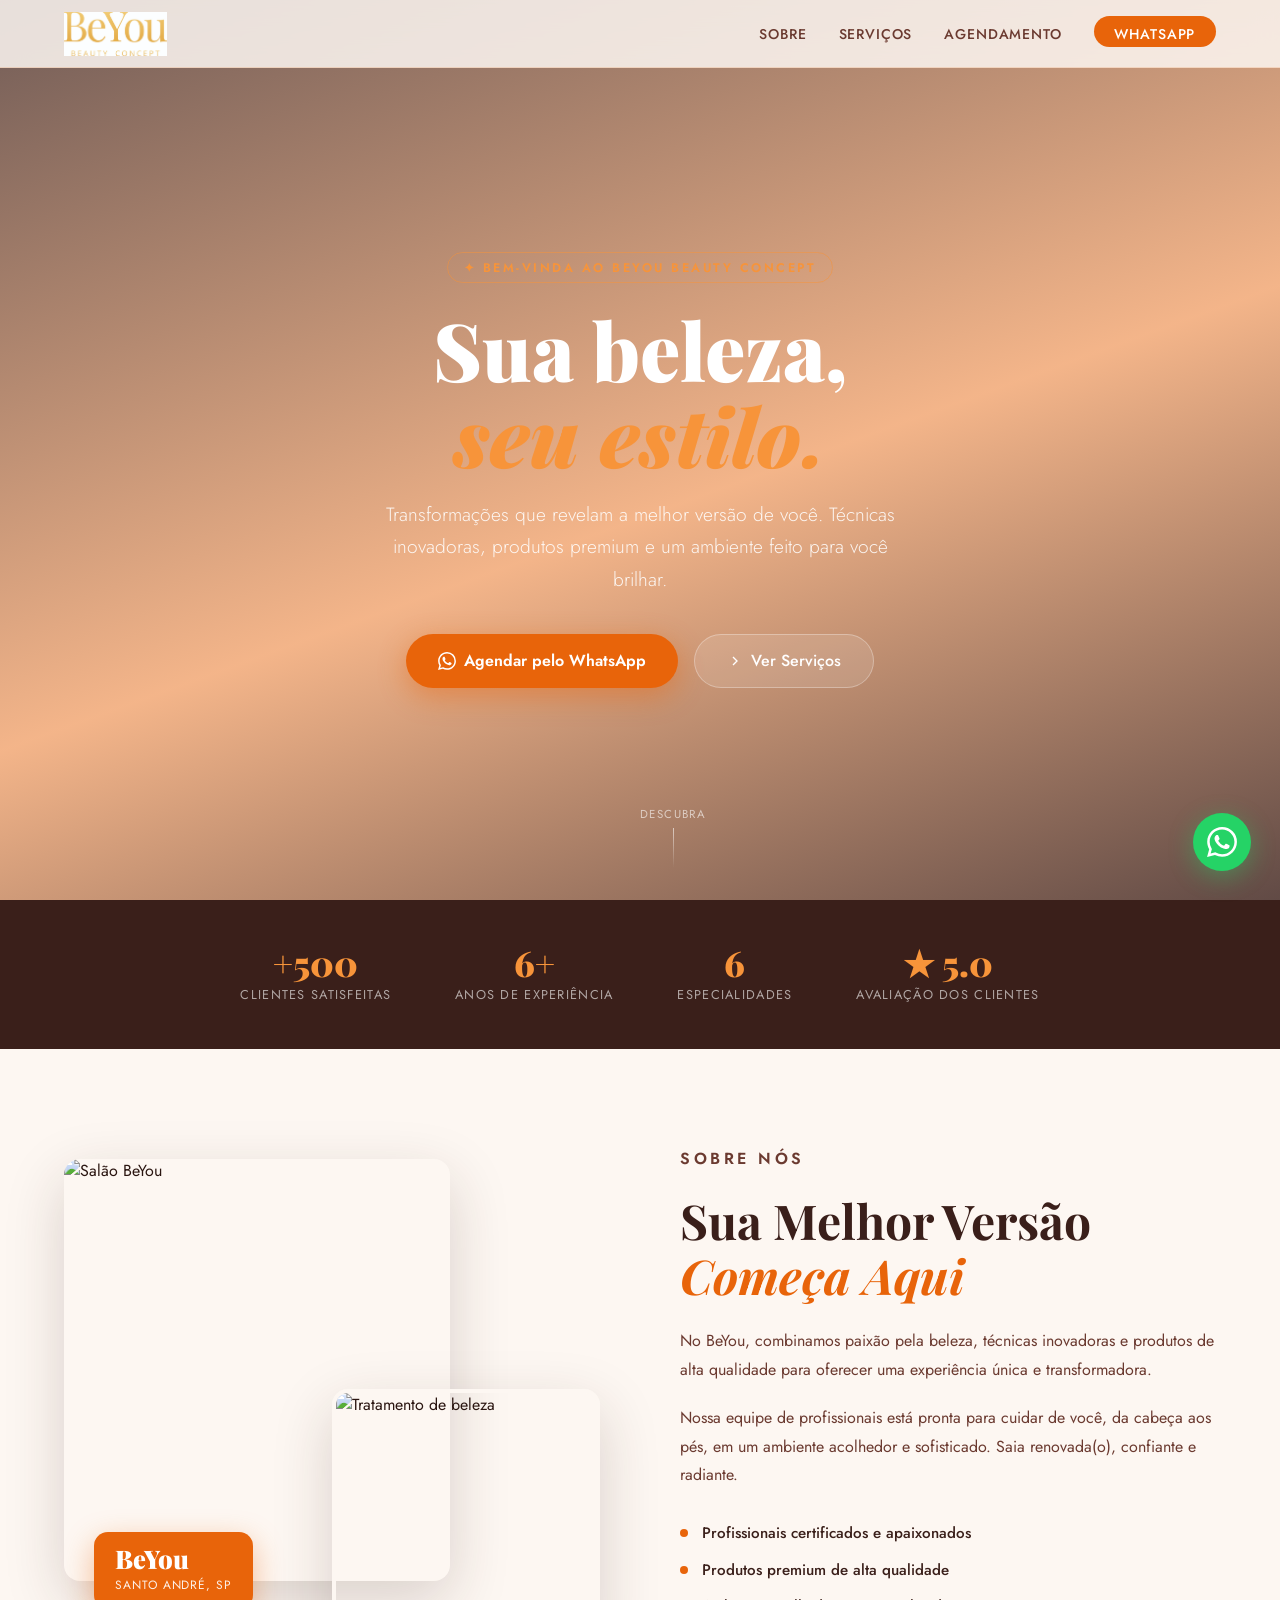
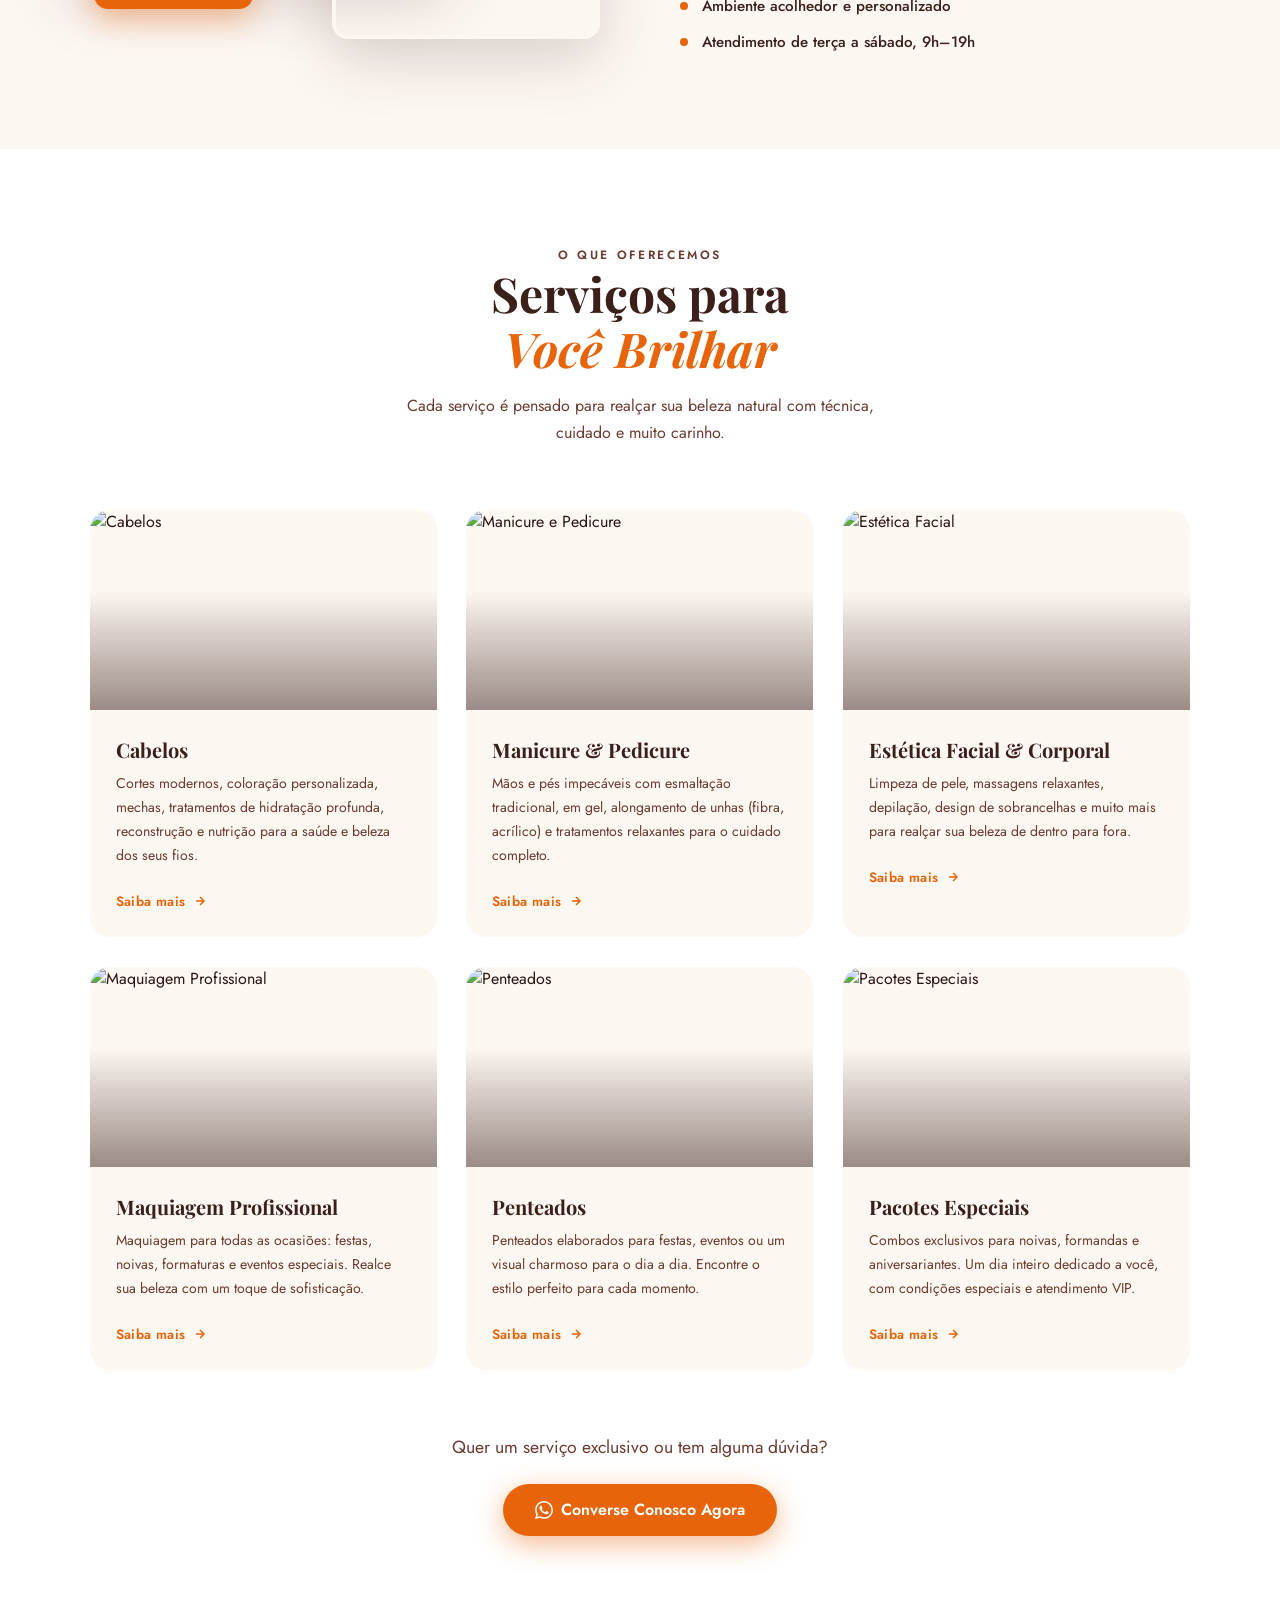
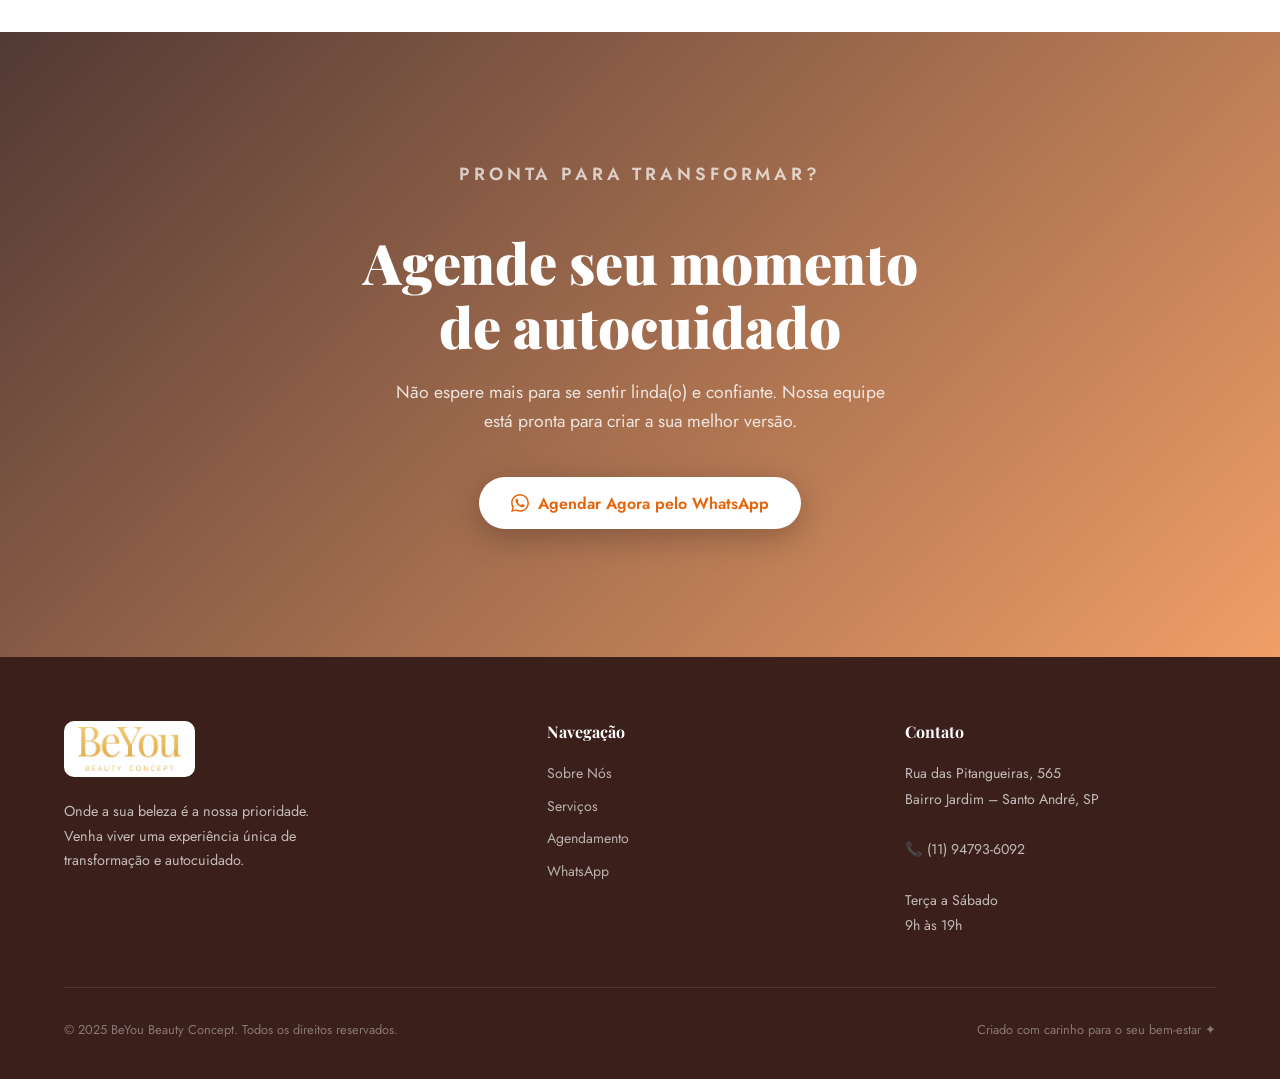
==== commit 9567dd7f: "corrigindo caminho do logo" ====
--- a/index.html
+++ b/index.html
@@ -703,7 +703,7 @@
   <!-- NAV -->
   <nav id="navbar">
     <a href="#hero" style="display:flex;align-items:center;text-decoration:none;">
-      <img src="/mnt/user-data/uploads/BeYou_logo.jpeg" alt="BeYou Beauty Concept" style="height:44px;width:auto;display:block;" />
+      <img src="/BeYou_logo.jpeg" alt="BeYou Beauty Concept" style="height:44px;width:auto;display:block;" />
     </a>
     <ul class="nav-links">
       <li><a href="#about">Sobre</a></li>
@@ -945,7 +945,7 @@
     <div class="footer-grid">
       <div class="footer-brand">
         <a href="#hero" style="display:inline-block;margin-bottom:1rem;background:#fff;border-radius:10px;padding:6px 14px;">
-          <img src="/mnt/user-data/uploads/BeYou_logo.jpeg" alt="BeYou Beauty Concept" style="height:44px;width:auto;display:block;" />
+          <img src="/BeYou_logo.jpeg" alt="BeYou Beauty Concept" style="height:44px;width:auto;display:block;" />
         </a>
         <p>Onde a sua beleza é a nossa prioridade. Venha viver uma experiência única de transformação e autocuidado.</p>
       </div>
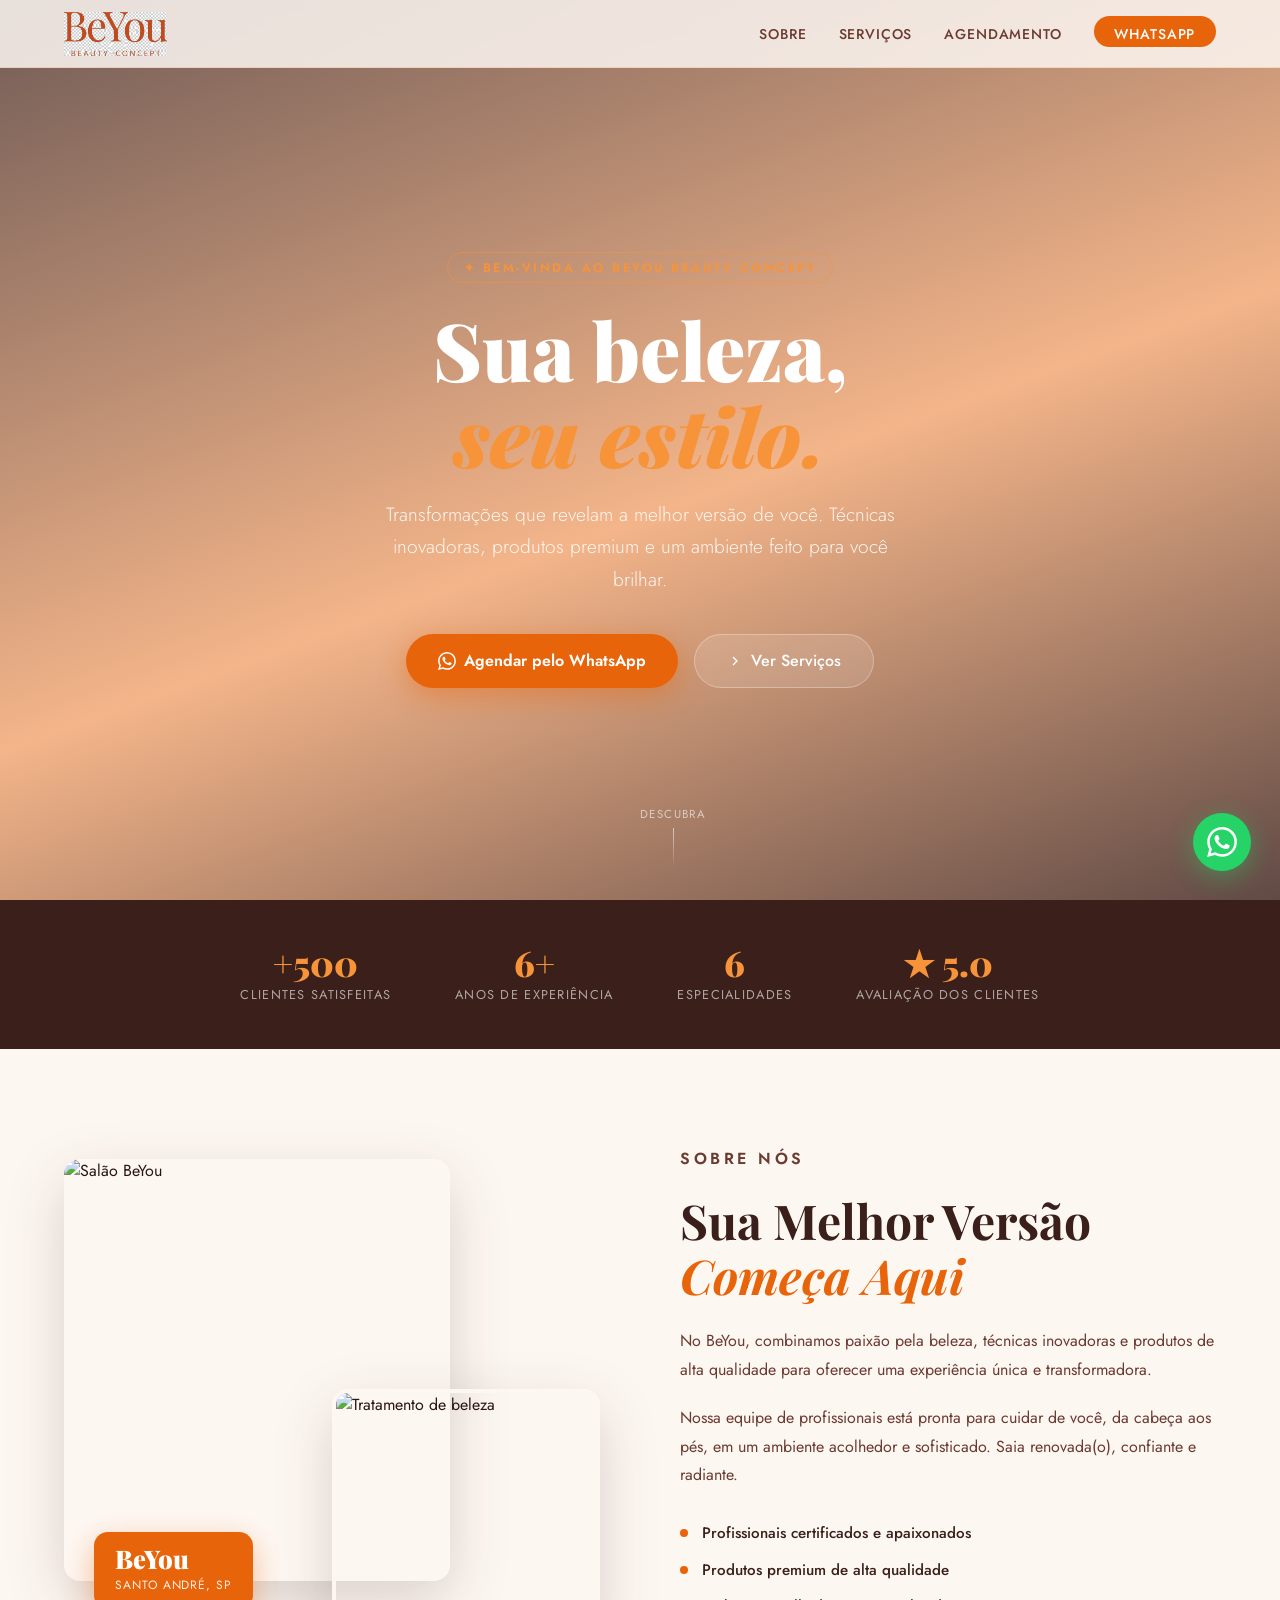
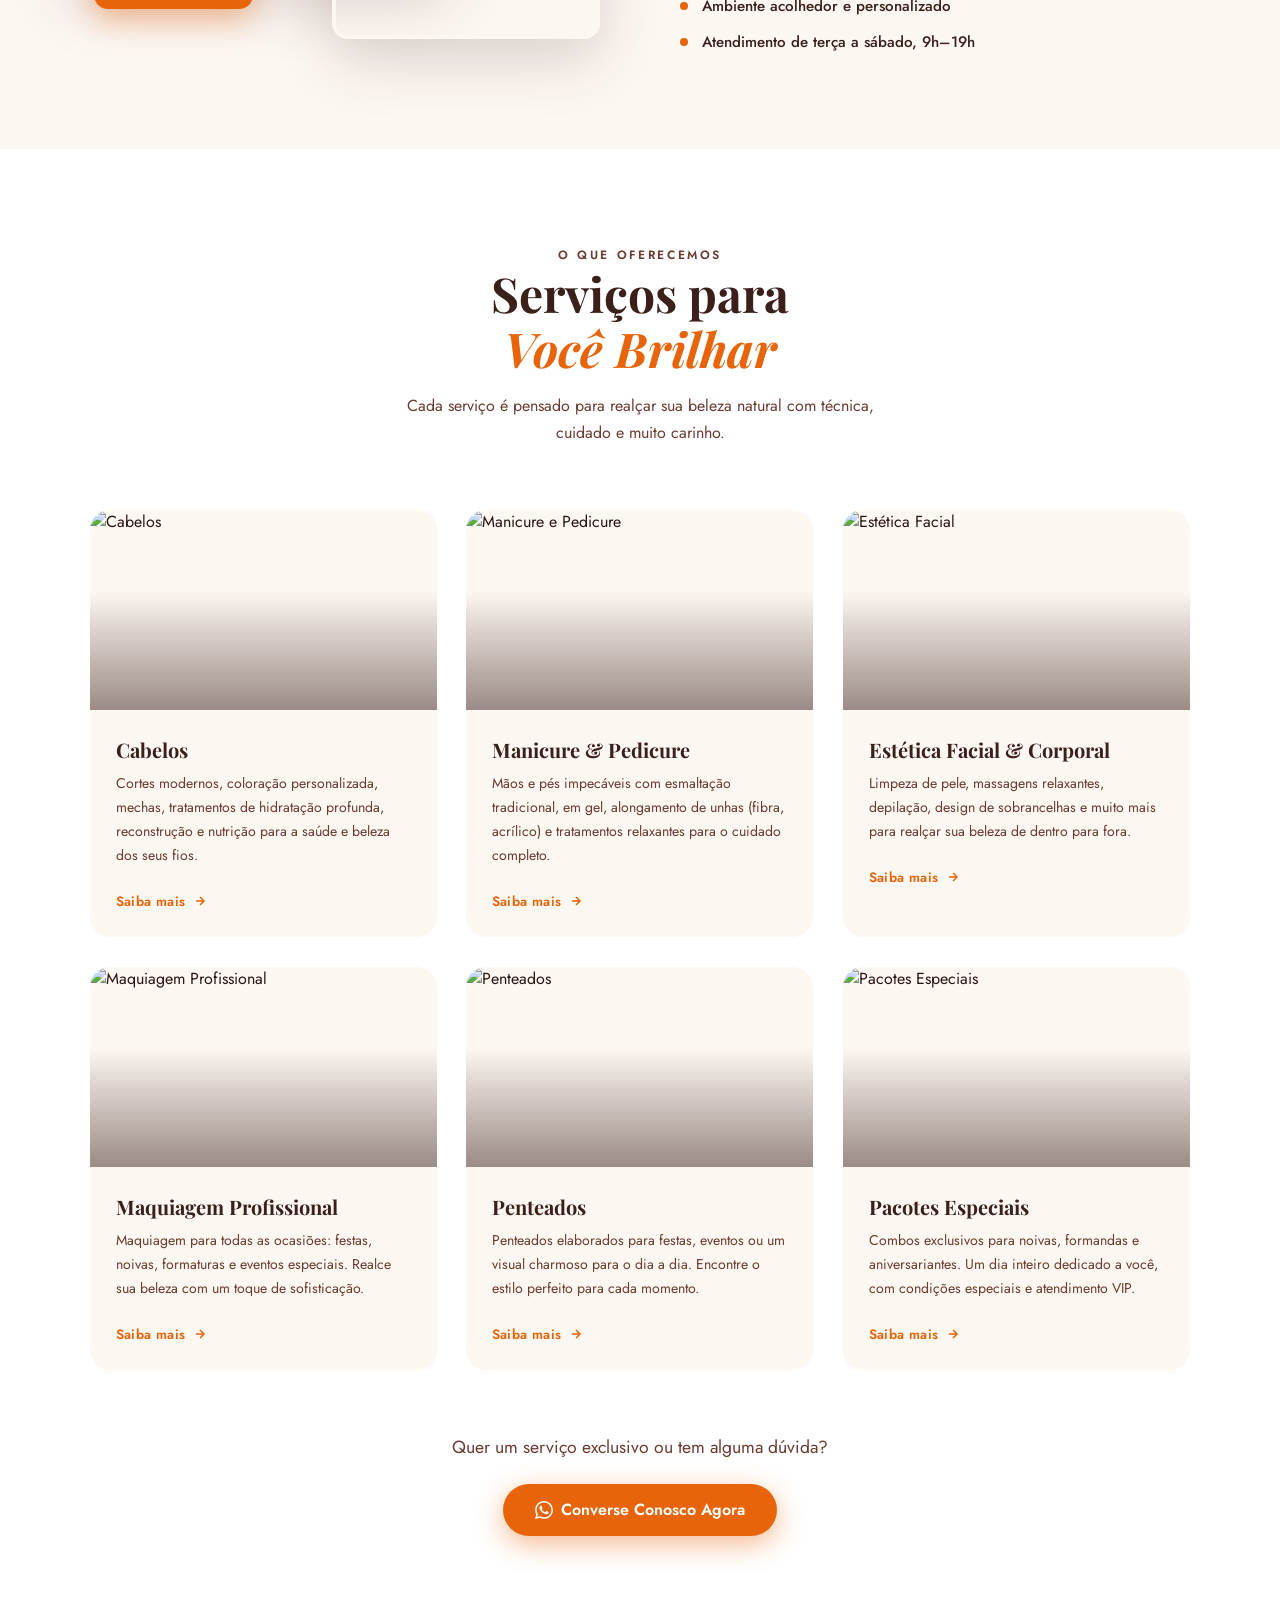
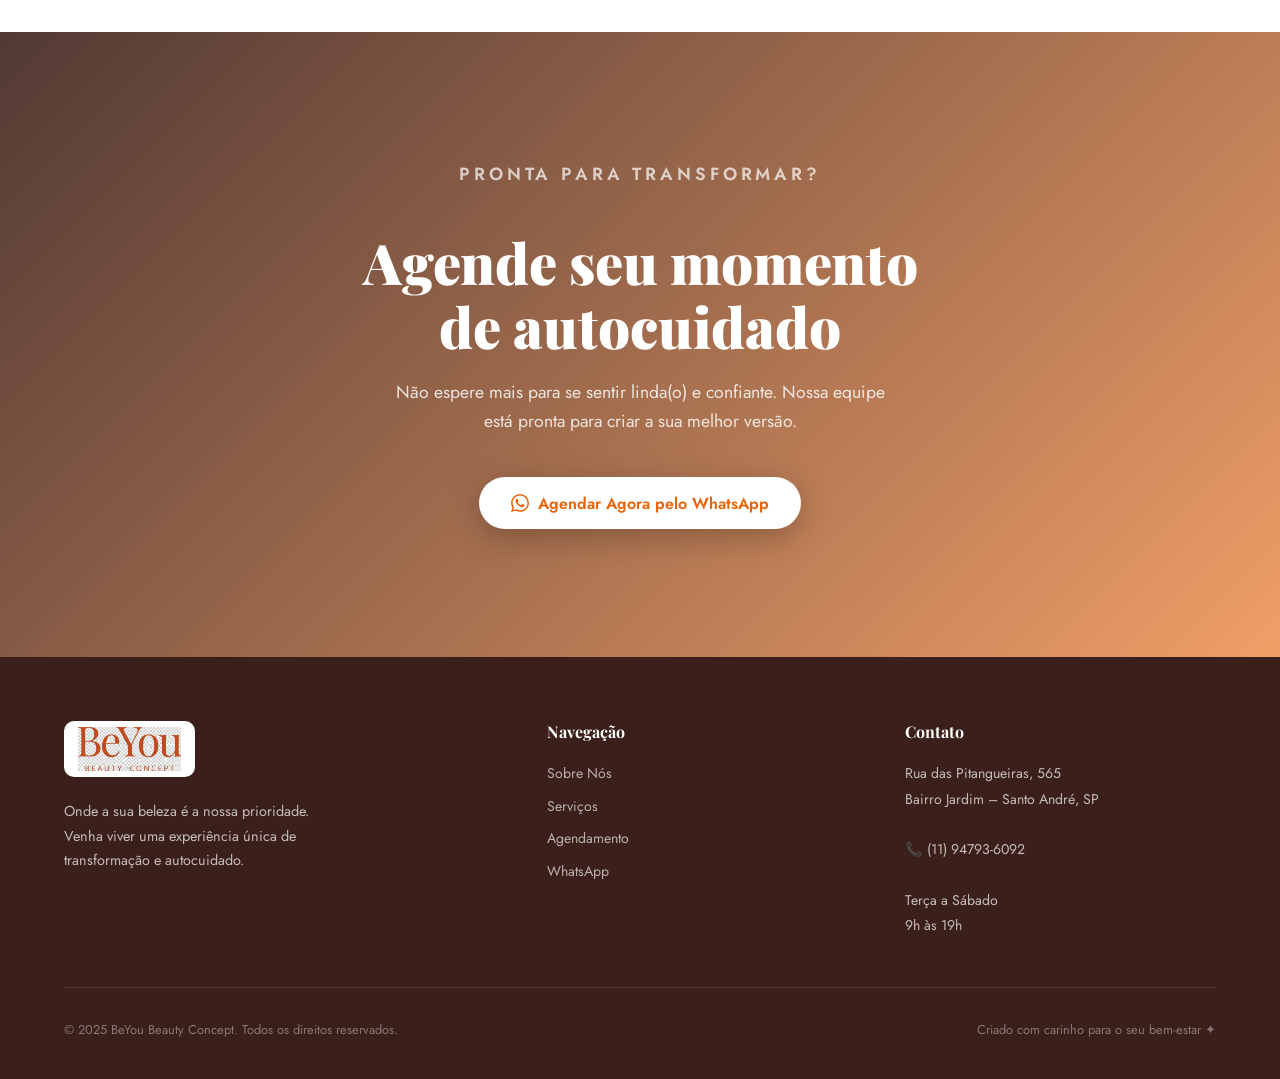
==== commit 7768fda2: "trocando o logo" ====
--- a/index.html
+++ b/index.html
@@ -703,7 +703,7 @@
   <!-- NAV -->
   <nav id="navbar">
     <a href="#hero" style="display:flex;align-items:center;text-decoration:none;">
-      <img src="/BeYou_logo.jpeg" alt="BeYou Beauty Concept" style="height:44px;width:auto;display:block;" />
+      <img src="beyou_logo.png" alt="BeYou Beauty Concept" style="height:44px;width:auto;display:block;" />
     </a>
     <ul class="nav-links">
       <li><a href="#about">Sobre</a></li>
@@ -945,7 +945,7 @@
     <div class="footer-grid">
       <div class="footer-brand">
         <a href="#hero" style="display:inline-block;margin-bottom:1rem;background:#fff;border-radius:10px;padding:6px 14px;">
-          <img src="/BeYou_logo.jpeg" alt="BeYou Beauty Concept" style="height:44px;width:auto;display:block;" />
+          <img src="beyou_logo.png" alt="BeYou Beauty Concept" style="height:44px;width:auto;display:block;" />
         </a>
         <p>Onde a sua beleza é a nossa prioridade. Venha viver uma experiência única de transformação e autocuidado.</p>
       </div>
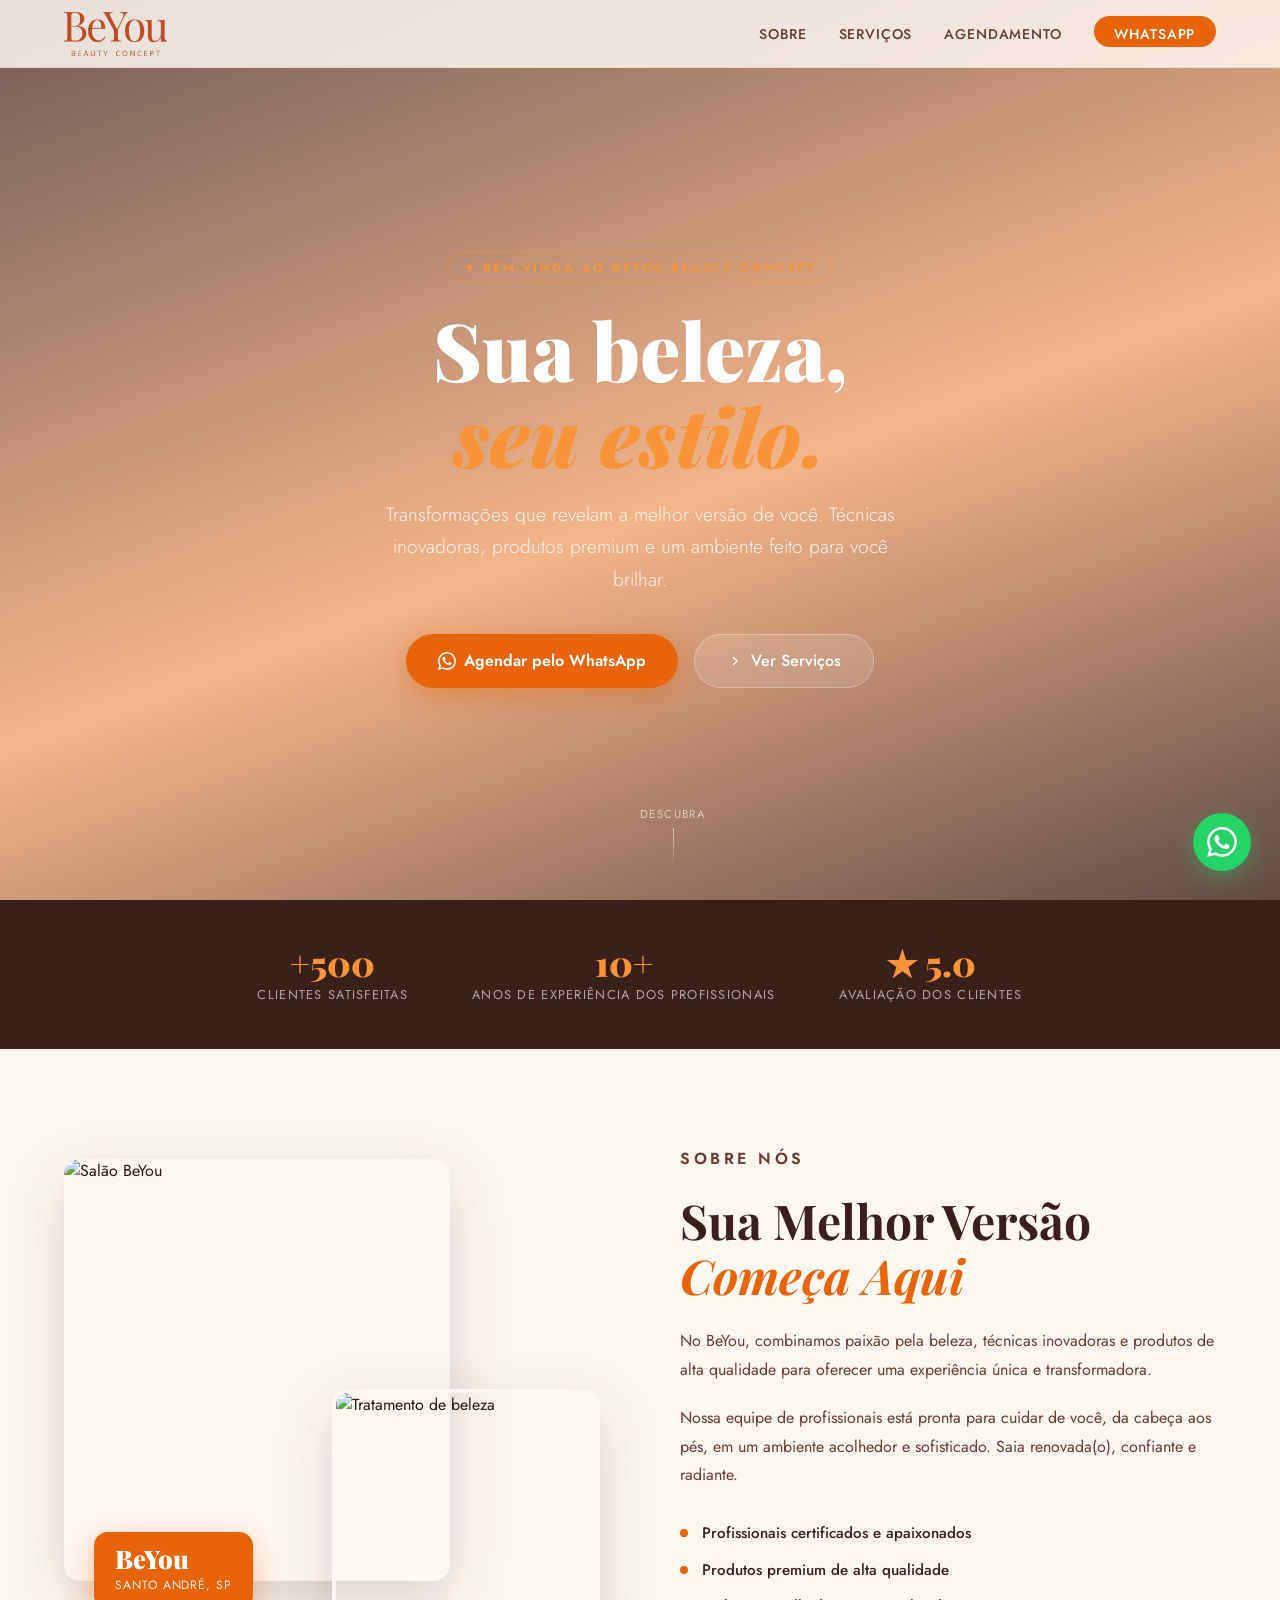
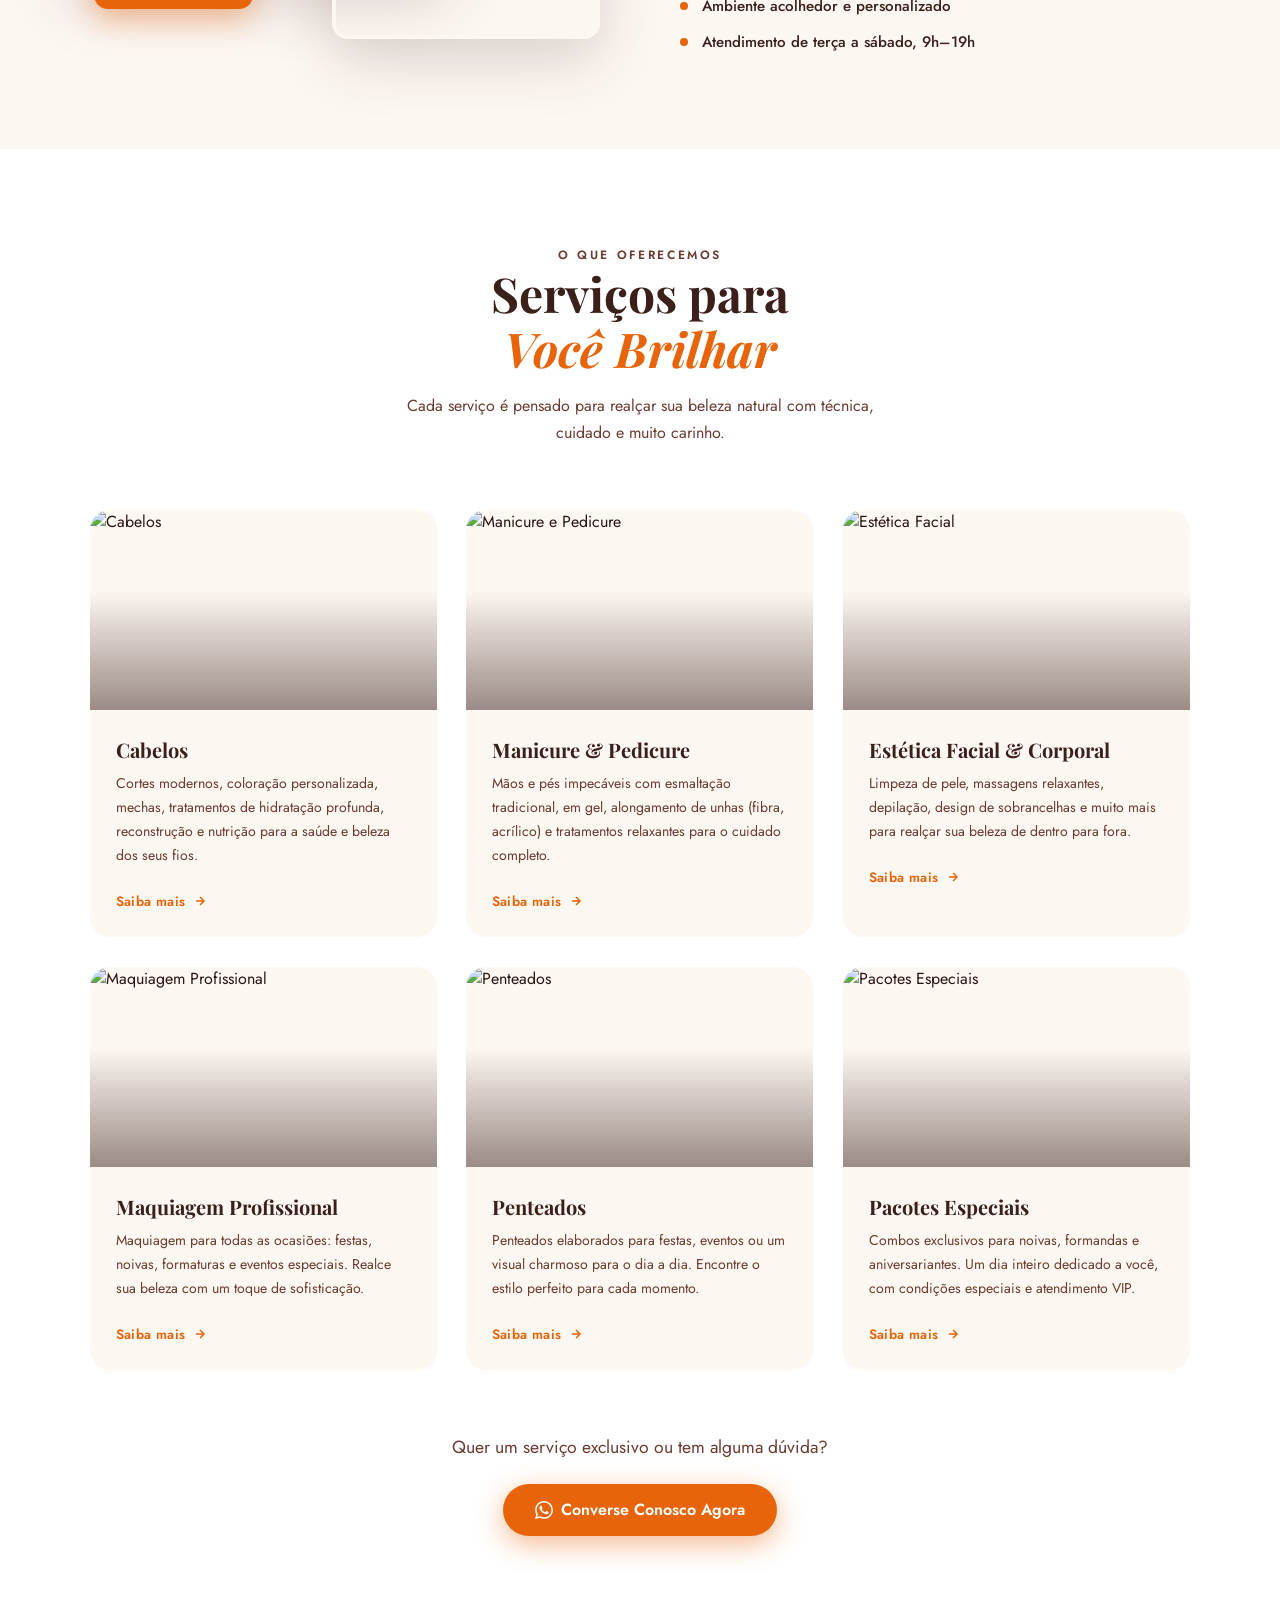
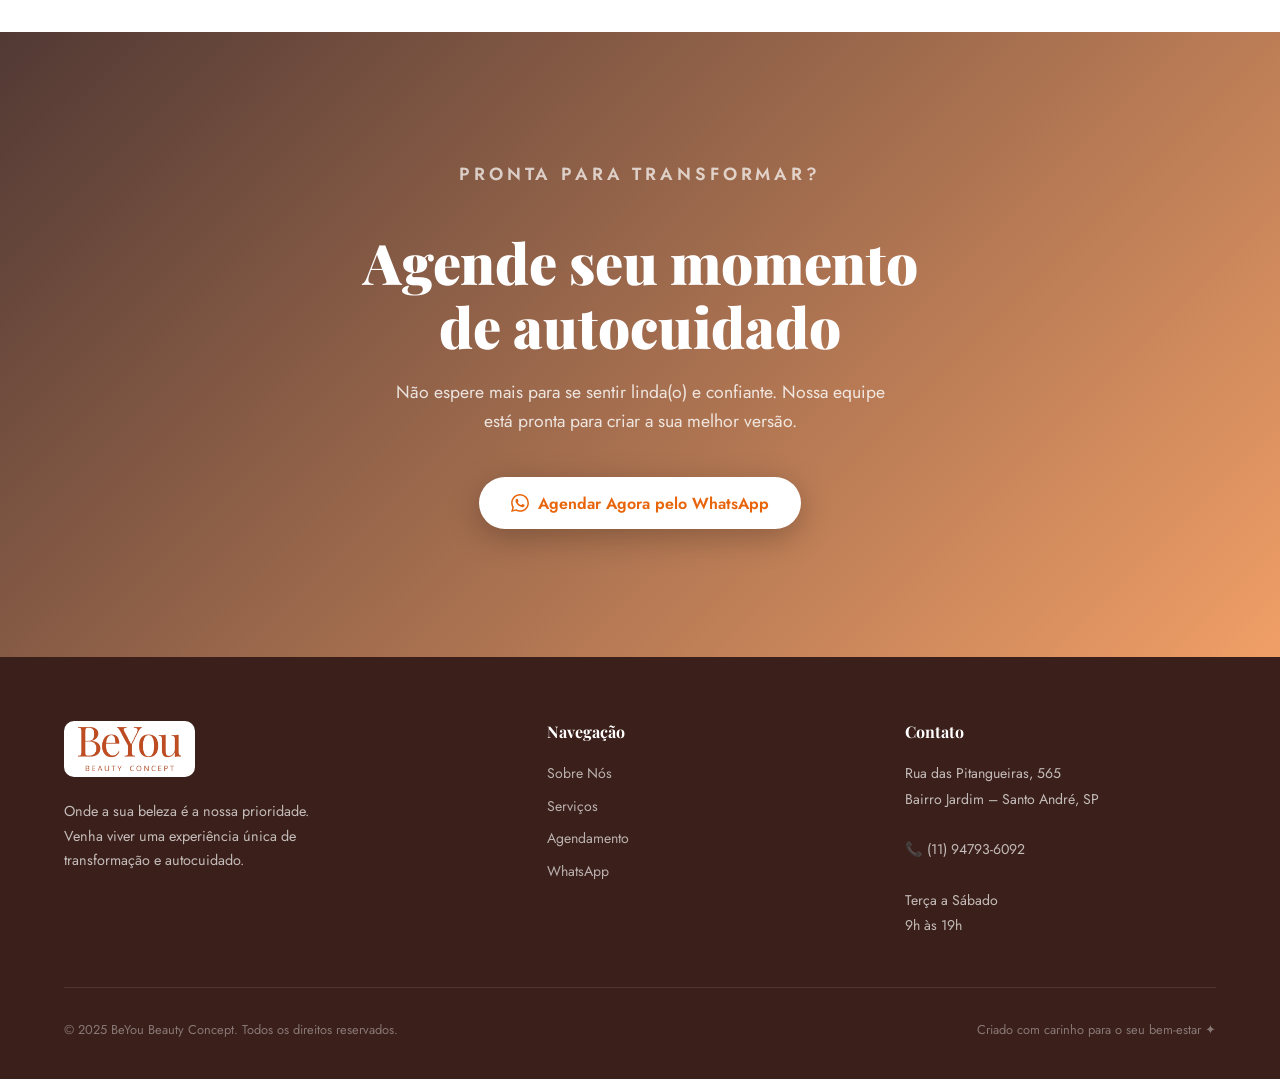
==== commit d13c81f4: "alteracao das imagens" ====
--- a/index.html
+++ b/index.html
@@ -760,12 +760,8 @@
       <div class="stat-label">Clientes Satisfeitas</div>
     </div>
     <div class="stat">
-      <div class="stat-number">6+</div>
-      <div class="stat-label">Anos de Experiência</div>
-    </div>
-    <div class="stat">
-      <div class="stat-number">6</div>
-      <div class="stat-label">Especialidades</div>
+      <div class="stat-number">10+</div>
+      <div class="stat-label">Anos de Experiência dos Profissionais</div>
     </div>
     <div class="stat">
       <div class="stat-number">★ 5.0</div>
@@ -872,7 +868,7 @@
 
         <div class="service-card">
           <div class="service-img">
-            <img src="https://images.unsplash.com/photo-1503236823255-94609f598e71?w=700&q=80" alt="Maquiagem Profissional" loading="lazy" />
+            <img src="https://images.unsplash.com/photo-1516975080664-ed2fc6a32937?w=700&q=80" alt="Maquiagem Profissional" loading="lazy" />
             <div class="service-img-overlay"></div>
           </div>
           <div class="service-body">
@@ -887,7 +883,7 @@
 
         <div class="service-card">
           <div class="service-img">
-            <img src="https://images.unsplash.com/photo-1526045612212-70caf35c14df?w=700&q=80" alt="Penteados" loading="lazy" />
+            <img src="https://images.unsplash.com/photo-1595476108010-b4d1f102b1b1?w=700&q=80" alt="Penteados" loading="lazy" />
             <div class="service-img-overlay"></div>
           </div>
           <div class="service-body">
@@ -902,7 +898,7 @@
 
         <div class="service-card">
           <div class="service-img">
-            <img src="https://images.unsplash.com/photo-1495121553079-4c61bcce1894?w=700&q=80" alt="Pacotes Especiais" loading="lazy" />
+            <img src="https://images.unsplash.com/photo-1544161515-4ab6ce6db874?w=700&q=80" alt="Pacotes Especiais" loading="lazy" />
             <div class="service-img-overlay"></div>
           </div>
           <div class="service-body">
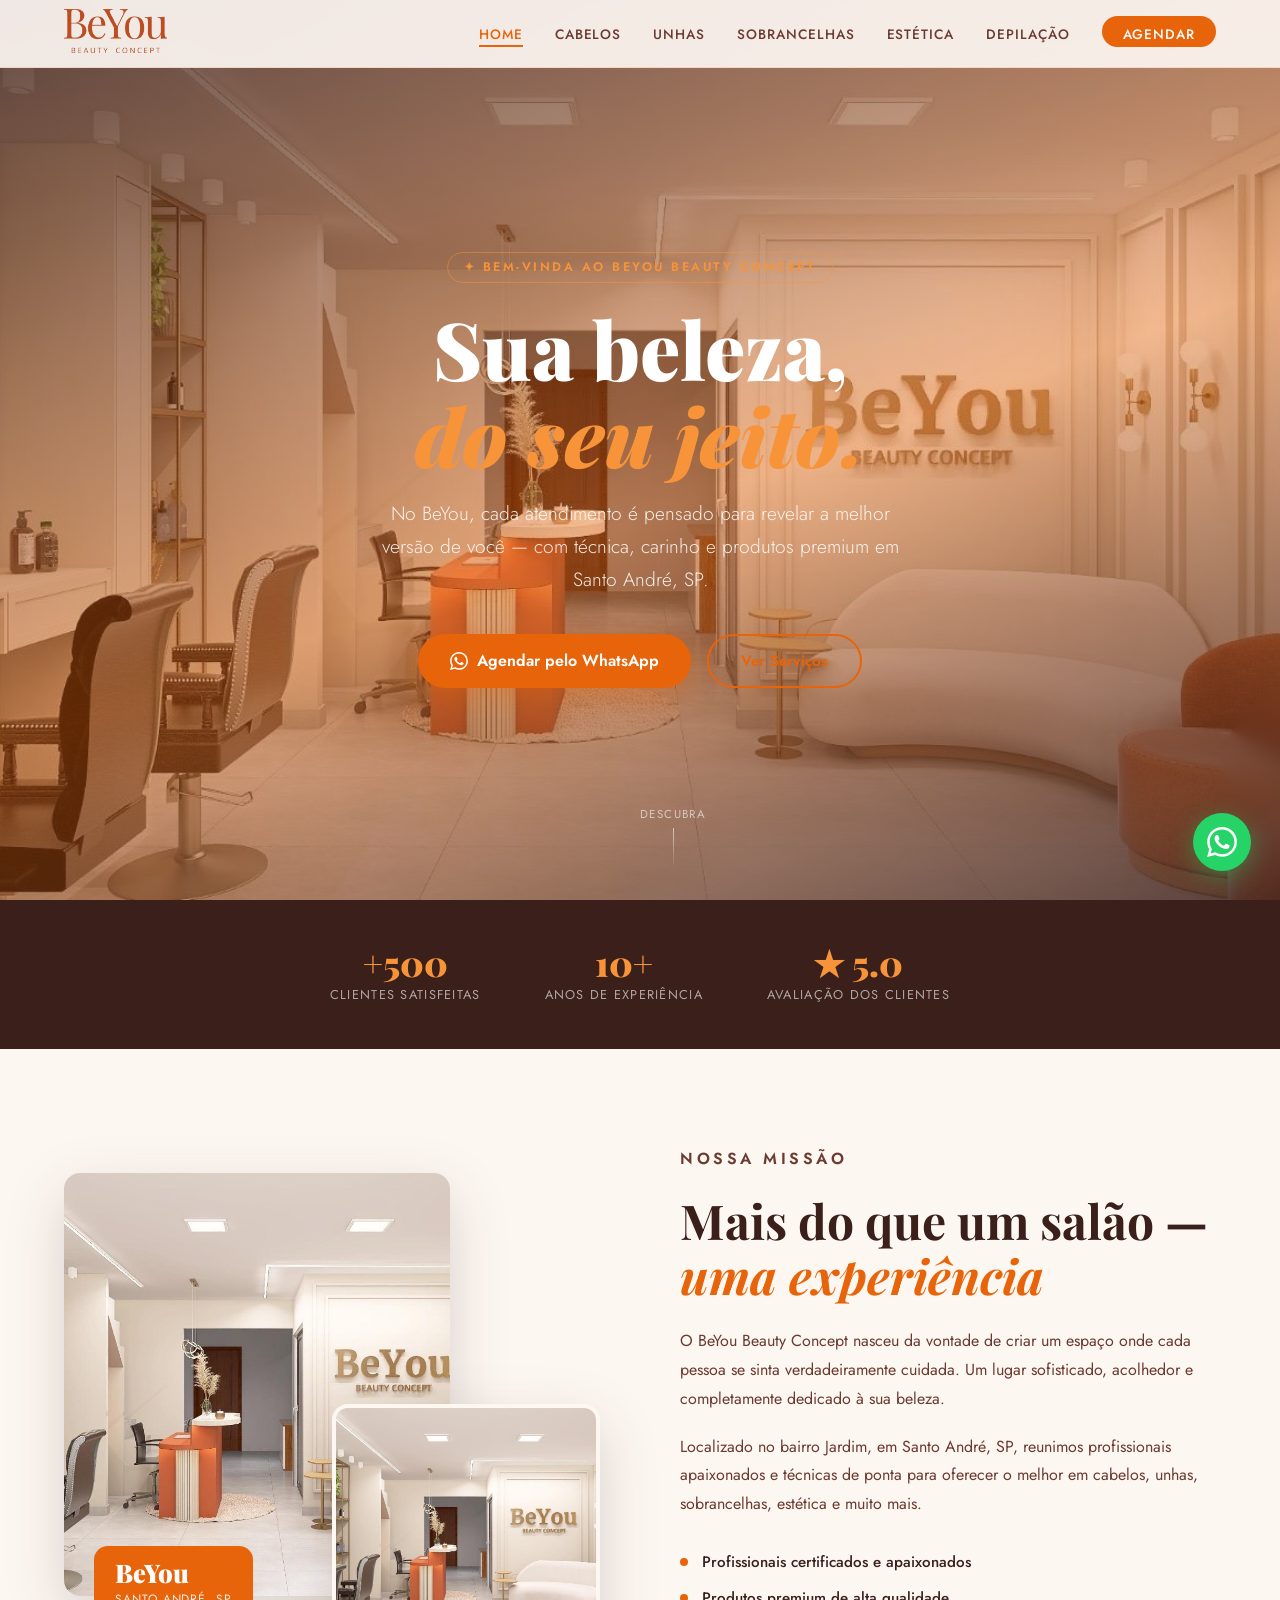
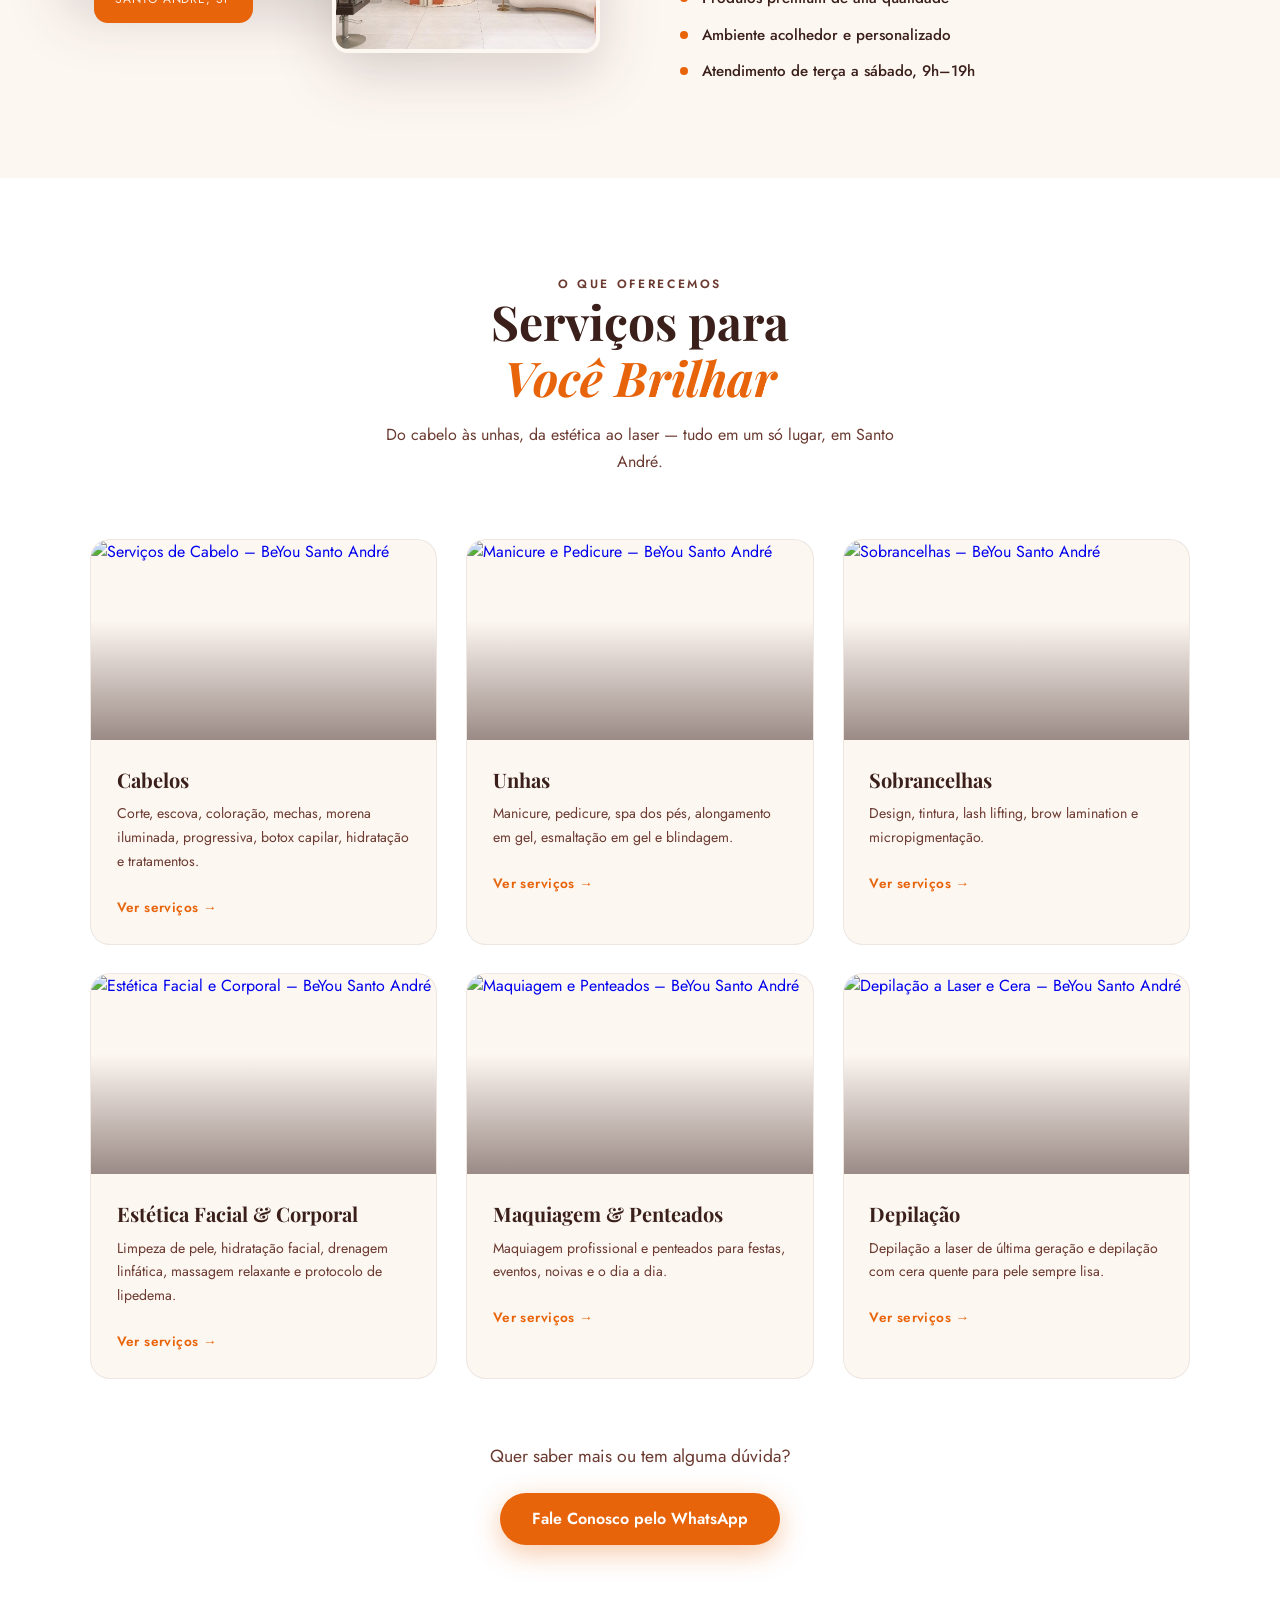
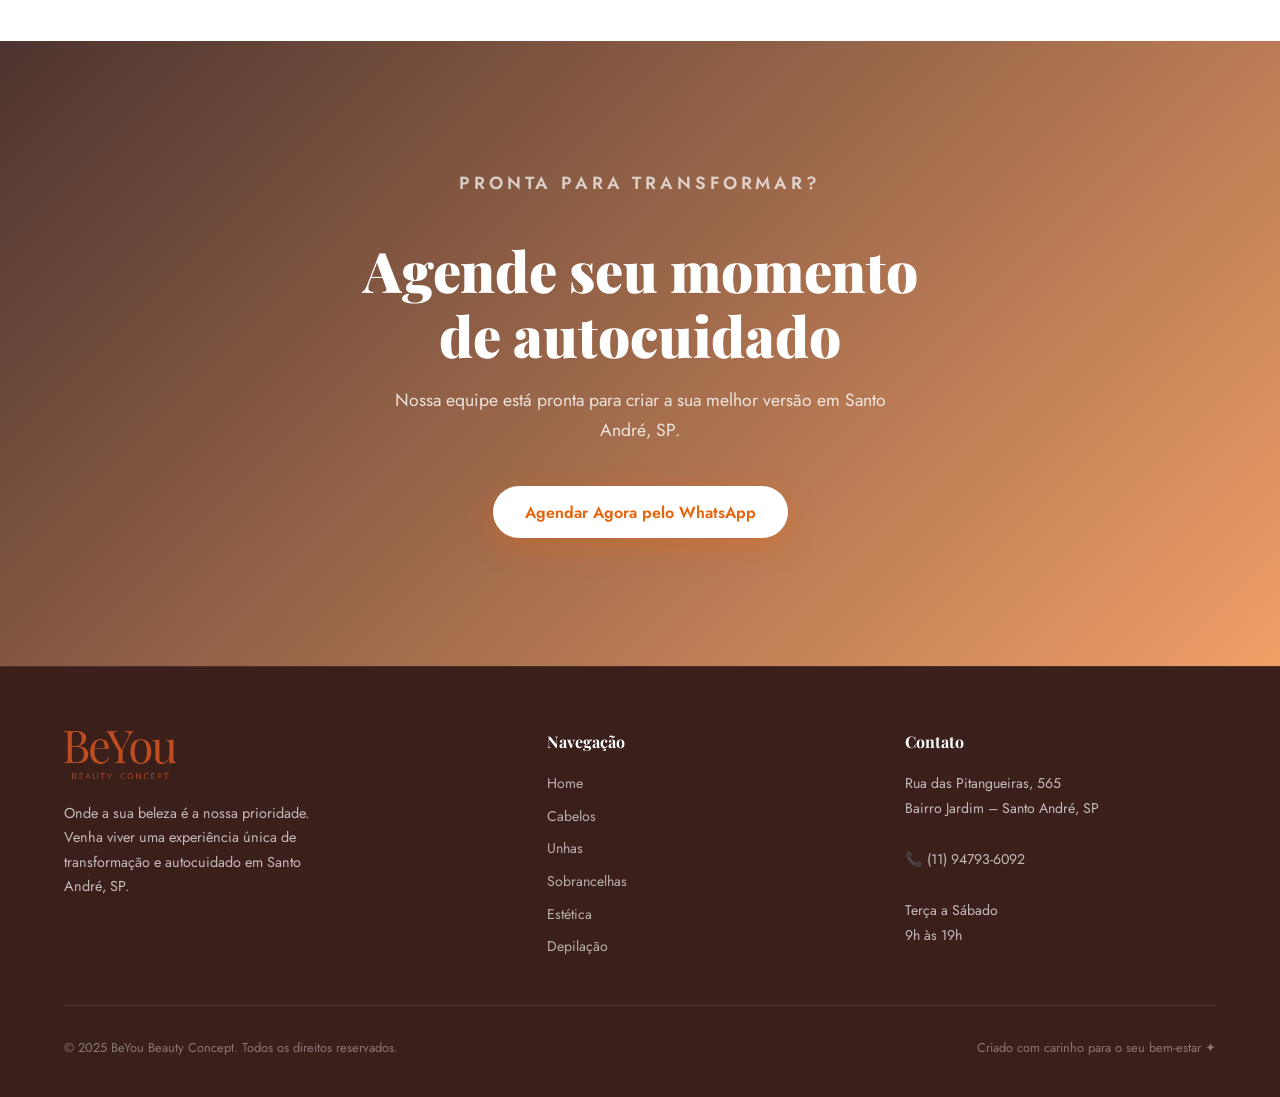
==== commit 72e3ebf3: "corrige arquivos html e css" ====
--- a/index.html
+++ b/index.html
@@ -1,1021 +1,372 @@
 <!DOCTYPE html>
 <html lang="pt-BR">
 <head>
-  <meta charset="UTF-8" />
-  <meta name="viewport" content="width=device-width, initial-scale=1.0" />
-  <title>BeYou Beauty Concept</title>
-  <link rel="preconnect" href="https://fonts.googleapis.com" />
-  <link rel="preconnect" href="https://fonts.gstatic.com" crossorigin />
-  <link href="https://fonts.googleapis.com/css2?family=Playfair+Display:ital,wght@0,400;0,700;0,900;1,400&family=Jost:wght@300;400;500;600&display=swap" rel="stylesheet" />
-  <style>
-    :root {
-      --orange:     #E8640A;
-      --orange-lt:  #F7943A;
-      --nude:       #F5E8DC;
-      --brown:      #3A1F1A;
-      --brown-mid:  #6B3A30;
-      --cream:      #FDF7F2;
-      --text:       #2A1510;
-    }
-
-    *, *::before, *::after { box-sizing: border-box; margin: 0; padding: 0; }
-
-    html { scroll-behavior: smooth; }
-
-    body {
-      font-family: 'Jost', sans-serif;
-      background: var(--cream);
-      color: var(--text);
-      overflow-x: hidden;
-    }
-
-    /* ─── SCROLLBAR ─── */
-    ::-webkit-scrollbar { width: 6px; }
-    ::-webkit-scrollbar-track { background: var(--nude); }
-    ::-webkit-scrollbar-thumb { background: var(--orange); border-radius: 3px; }
-
-    /* ─── NAVBAR ─── */
-    nav {
-      position: fixed;
-      top: 0; left: 0; right: 0;
-      z-index: 100;
-      display: flex;
-      align-items: center;
-      justify-content: space-between;
-      padding: 0 5vw;
-      height: 68px;
-      background: rgba(253, 247, 242, 0.85);
-      backdrop-filter: blur(14px);
-      -webkit-backdrop-filter: blur(14px);
-      border-bottom: 1px solid rgba(232, 100, 10, 0.15);
-      transition: box-shadow .3s;
-    }
-    nav.scrolled { box-shadow: 0 4px 24px rgba(58,31,26,.12); }
-
-    .nav-logo {
-      font-family: 'Playfair Display', serif;
-      font-size: 1.4rem;
-      font-weight: 900;
-      color: var(--orange);
-      letter-spacing: -.5px;
-      text-decoration: none;
-    }
-    .nav-logo span { color: var(--brown); }
-
-    .nav-links {
-      display: flex;
-      gap: 2rem;
-      list-style: none;
-    }
-    .nav-links a {
-      font-size: .88rem;
-      font-weight: 500;
-      letter-spacing: .06em;
-      text-transform: uppercase;
-      color: var(--brown-mid);
-      text-decoration: none;
-      position: relative;
-      padding-bottom: 3px;
-      transition: color .25s;
-    }
-    .nav-links a::after {
-      content: '';
-      position: absolute;
-      bottom: 0; left: 0;
-      width: 0; height: 2px;
-      background: var(--orange);
-      transition: width .3s ease;
-    }
-    .nav-links a:hover { color: var(--orange); }
-    .nav-links a:hover::after { width: 100%; }
-
-    .nav-cta {
-      background: var(--orange);
-      color: #fff !important;
-      padding: .5rem 1.3rem;
-      border-radius: 100px;
-      transition: background .25s, transform .2s !important;
-    }
-    .nav-cta:hover { background: var(--brown) !important; transform: scale(1.04); }
-    .nav-cta::after { display: none !important; }
-
-    .hamburger {
-      display: none;
-      flex-direction: column;
-      gap: 5px;
-      cursor: pointer;
-      background: none;
-      border: none;
-      padding: 4px;
-    }
-    .hamburger span {
-      display: block;
-      width: 24px; height: 2px;
-      background: var(--brown);
-      border-radius: 2px;
-      transition: .3s;
-    }
-
-    /* ─── HERO ─── */
-    #hero {
-      position: relative;
-      min-height: 100svh;
-      display: flex;
-      align-items: center;
-      justify-content: center;
-      text-align: center;
-      overflow: hidden;
-      padding: 100px 5vw 60px;
-    }
-
-    .hero-bg {
-      position: absolute;
-      inset: 0;
-      background-image: url('https://images.unsplash.com/photo-1560066984-138dadb4c035?w=1600&q=80');
-      background-size: cover;
-      background-position: center 30%;
-      transform: scale(1.06);
-      animation: kenBurns 18s ease-in-out infinite alternate;
-    }
-    @keyframes kenBurns {
-      from { transform: scale(1.06) translate(0,0); }
-      to   { transform: scale(1.12) translate(-1%,-1%); }
-    }
-
-    .hero-overlay {
-      position: absolute;
-      inset: 0;
-      background: linear-gradient(
-        160deg,
-        rgba(58,31,26,.72) 0%,
-        rgba(232,100,10,.45) 55%,
-        rgba(58,31,26,.8) 100%
-      );
-    }
-
-    .hero-content {
-      position: relative;
-      z-index: 2;
-      max-width: 760px;
-    }
-
-    .hero-tag {
-      display: inline-block;
-      font-size: .78rem;
-      font-weight: 600;
-      letter-spacing: .2em;
-      text-transform: uppercase;
-      color: var(--orange-lt);
-      border: 1px solid rgba(247,148,58,.5);
-      padding: .35rem 1rem;
-      border-radius: 100px;
-      margin-bottom: 1.4rem;
-      animation: fadeUp .8s .2s both;
-    }
-
-    #hero h1 {
-      font-family: 'Playfair Display', serif;
-      font-size: clamp(2.6rem, 7vw, 5rem);
-      font-weight: 900;
-      line-height: 1.08;
-      color: #fff;
-      margin-bottom: 1.2rem;
-      animation: fadeUp .8s .4s both;
-    }
-    #hero h1 em {
-      font-style: italic;
-      color: var(--orange-lt);
-    }
-
-    #hero p {
-      font-size: clamp(1rem, 2vw, 1.2rem);
-      font-weight: 300;
-      color: rgba(255,255,255,.88);
-      max-width: 520px;
-      margin: 0 auto 2.4rem;
-      line-height: 1.7;
-      animation: fadeUp .8s .6s both;
-    }
-
-    .hero-btns {
-      display: flex;
-      gap: 1rem;
-      justify-content: center;
-      flex-wrap: wrap;
-      animation: fadeUp .8s .8s both;
-    }
-
-    .btn-primary {
-      display: inline-flex;
-      align-items: center;
-      gap: .55rem;
-      background: var(--orange);
-      color: #fff;
-      font-weight: 600;
-      font-size: 1rem;
-      padding: .9rem 2rem;
-      border-radius: 100px;
-      text-decoration: none;
-      transition: background .25s, transform .2s, box-shadow .25s;
-      box-shadow: 0 8px 28px rgba(232,100,10,.45);
-    }
-    .btn-primary:hover {
-      background: var(--orange-lt);
-      transform: translateY(-2px);
-      box-shadow: 0 12px 36px rgba(232,100,10,.55);
-    }
-
-    .btn-secondary {
-      display: inline-flex;
-      align-items: center;
-      gap: .5rem;
-      background: rgba(255,255,255,.12);
-      backdrop-filter: blur(8px);
-      color: #fff;
-      font-weight: 500;
-      font-size: 1rem;
-      padding: .9rem 2rem;
-      border-radius: 100px;
-      text-decoration: none;
-      border: 1px solid rgba(255,255,255,.3);
-      transition: background .25s, transform .2s;
-    }
-    .btn-secondary:hover {
-      background: rgba(255,255,255,.22);
-      transform: translateY(-2px);
-    }
-
-    .hero-scroll {
-      position: absolute;
-      bottom: 2rem;
-      left: 50%;
-      transform: translateX(-50%);
-      display: flex;
-      flex-direction: column;
-      align-items: center;
-      gap: .4rem;
-      color: rgba(255,255,255,.6);
-      font-size: .72rem;
-      letter-spacing: .12em;
-      text-transform: uppercase;
-      animation: fadeUp .8s 1.2s both;
-      text-decoration: none;
-    }
-    .scroll-line {
-      width: 1px;
-      height: 40px;
-      background: linear-gradient(to bottom, rgba(255,255,255,.6), transparent);
-      animation: scrollPulse 2s ease-in-out infinite;
-    }
-    @keyframes scrollPulse {
-      0%,100% { opacity: .5; transform: scaleY(1); }
-      50%      { opacity: 1;  transform: scaleY(1.2); }
-    }
-
-    /* ─── STATS BAND ─── */
-    .stats-band {
-      background: var(--brown);
-      padding: 2.8rem 5vw;
-      display: flex;
-      justify-content: center;
-      gap: clamp(1.5rem, 5vw, 5rem);
-      flex-wrap: wrap;
-    }
-    .stat {
-      text-align: center;
-      opacity: 0;
-      transform: translateY(20px);
-      transition: opacity .6s, transform .6s;
-    }
-    .stat.visible { opacity: 1; transform: none; }
-    .stat-number {
-      font-family: 'Playfair Display', serif;
-      font-size: 2.2rem;
-      font-weight: 900;
-      color: var(--orange-lt);
-      line-height: 1;
-    }
-    .stat-label {
-      font-size: .8rem;
-      letter-spacing: .1em;
-      text-transform: uppercase;
-      color: rgba(255,255,255,.6);
-      margin-top: .3rem;
-    }
-
-    /* ─── SECTION SHARED ─── */
-    section { padding: 6rem 5vw; }
-
-    .section-tag {
-      font-size: .75rem;
-      font-weight: 600;
-      letter-spacing: .22em;
-      text-transform: uppercase;
-      color: var(--orange);
-      margin-bottom: .7rem;
-    }
-
-    .section-title {
-      font-family: 'Playfair Display', serif;
-      font-size: clamp(1.9rem, 4vw, 3rem);
-      font-weight: 700;
-      line-height: 1.15;
-      color: var(--brown);
-    }
-
-    .section-title em {
-      font-style: italic;
-      color: var(--orange);
-    }
-
-    /* ─── ABOUT ─── */
-    #about {
-      background: var(--cream);
-      display: grid;
-      grid-template-columns: 1fr 1fr;
-      gap: 5rem;
-      align-items: center;
-    }
-
-    .about-images {
-      position: relative;
-      height: 480px;
-    }
-    .about-img {
-      position: absolute;
-      border-radius: 16px;
-      overflow: hidden;
-      box-shadow: 0 20px 60px rgba(58,31,26,.18);
-    }
-    .about-img img {
-      width: 100%; height: 100%;
-      object-fit: cover;
-      display: block;
-    }
-    .about-img-main {
-      width: 72%;
-      height: 88%;
-      top: 0; left: 0;
-    }
-    .about-img-accent {
-      width: 50%;
-      height: 52%;
-      bottom: 0; right: 0;
-      border: 4px solid var(--cream);
-    }
-
-    .about-badge {
-      position: absolute;
-      bottom: 30px; left: 30px;
-      background: var(--orange);
-      color: #fff;
-      padding: .9rem 1.3rem;
-      border-radius: 14px;
-      z-index: 2;
-      box-shadow: 0 10px 30px rgba(232,100,10,.4);
-    }
-    .about-badge strong {
-      display: block;
-      font-family: 'Playfair Display', serif;
-      font-size: 1.6rem;
-      font-weight: 900;
-      line-height: 1;
-    }
-    .about-badge span {
-      font-size: .75rem;
-      letter-spacing: .08em;
-      text-transform: uppercase;
-      opacity: .9;
-    }
-
-    .about-text .section-title { margin-bottom: 1.5rem; }
-    .about-text p {
-      font-size: 1rem;
-      line-height: 1.8;
-      color: var(--brown-mid);
-      margin-bottom: 1.2rem;
-    }
-
-    .about-features {
-      display: flex;
-      flex-direction: column;
-      gap: .9rem;
-      margin-top: 2rem;
-    }
-    .about-feature {
-      display: flex;
-      align-items: center;
-      gap: .85rem;
-      font-size: .95rem;
-      font-weight: 500;
-      color: var(--brown);
-    }
-    .feature-dot {
-      width: 8px; height: 8px;
-      background: var(--orange);
-      border-radius: 50%;
-      flex-shrink: 0;
-    }
-
-    /* ─── SERVICES ─── */
-    #services { background: #fff; }
-
-    .services-header {
-      text-align: center;
-      margin-bottom: 4rem;
-    }
-    .services-header .section-title { margin-bottom: 1rem; }
-    .services-header p {
-      color: var(--brown-mid);
-      max-width: 520px;
-      margin: 0 auto;
-      line-height: 1.7;
-    }
-
-    .services-grid {
-      display: grid;
-      grid-template-columns: repeat(3, 1fr);
-      gap: 1.8rem;
-      max-width: 1100px;
-      margin: 0 auto;
-    }
-
-    .service-card {
-      background: var(--cream);
-      border-radius: 20px;
-      overflow: hidden;
-      transition: transform .35s cubic-bezier(.22,1,.36,1), box-shadow .35s;
-      opacity: 0;
-      transform: translateY(30px);
-      will-change: transform;
-    }
-    .service-card.visible {
-      opacity: 1;
-      transform: translateY(0);
-    }
-    .service-card:hover {
-      transform: translateY(-8px);
-      box-shadow: 0 24px 64px rgba(58,31,26,.15);
-    }
-
-    .service-img {
-      position: relative;
-      height: 200px;
-      overflow: hidden;
-    }
-    .service-img img {
-      width: 100%; height: 100%;
-      object-fit: cover;
-      transition: transform .6s ease;
-    }
-    .service-card:hover .service-img img { transform: scale(1.07); }
-
-    .service-img-overlay {
-      position: absolute;
-      inset: 0;
-      background: linear-gradient(to top, rgba(58,31,26,.5) 0%, transparent 60%);
-    }
-
-    .service-body {
-      padding: 1.6rem;
-    }
-    .service-body h3 {
-      font-family: 'Playfair Display', serif;
-      font-size: 1.25rem;
-      font-weight: 700;
-      color: var(--brown);
-      margin-bottom: .6rem;
-    }
-    .service-body p {
-      font-size: .88rem;
-      line-height: 1.7;
-      color: var(--brown-mid);
-      margin-bottom: 1.3rem;
-    }
-    .service-link {
-      display: inline-flex;
-      align-items: center;
-      gap: .45rem;
-      font-size: .85rem;
-      font-weight: 600;
-      color: var(--orange);
-      text-decoration: none;
-      letter-spacing: .03em;
-      transition: gap .25s, color .2s;
-    }
-    .service-link:hover { gap: .7rem; color: var(--brown); }
-    .service-link svg { transition: transform .25s; }
-    .service-link:hover svg { transform: translateX(3px); }
-
-    .services-cta {
-      text-align: center;
-      margin-top: 4rem;
-    }
-    .services-cta p {
-      font-size: 1.1rem;
-      color: var(--brown-mid);
-      margin-bottom: 1.5rem;
-    }
-
-    /* ─── CTA SECTION ─── */
-    #cta {
-      position: relative;
-      background-image: url('https://images.unsplash.com/photo-1522337360788-8b13dee7a37e?w=1600&q=80');
-      background-size: cover;
-      background-position: center;
-      background-attachment: fixed;
-      text-align: center;
-      padding: 8rem 5vw;
-    }
-    #cta::before {
-      content: '';
-      position: absolute;
-      inset: 0;
-      background: linear-gradient(135deg, rgba(58,31,26,.88), rgba(232,100,10,.6));
-    }
-    .cta-content {
-      position: relative;
-      z-index: 2;
-    }
-    #cta .section-tag { color: rgba(255,255,255,.7); }
-    #cta h2 {
-      font-family: 'Playfair Display', serif;
-      font-size: clamp(2rem, 5vw, 3.5rem);
-      font-weight: 900;
-      color: #fff;
-      margin-bottom: 1.2rem;
-      line-height: 1.15;
-    }
-    #cta p {
-      font-size: 1.1rem;
-      color: rgba(255,255,255,.82);
-      max-width: 520px;
-      margin: 0 auto 2.5rem;
-      line-height: 1.7;
-    }
-    #cta .btn-primary {
-      background: #fff;
-      color: var(--orange);
-      box-shadow: 0 8px 32px rgba(0,0,0,.25);
-    }
-    #cta .btn-primary:hover {
-      background: var(--nude);
-      transform: translateY(-3px);
-    }
-
-    /* ─── FOOTER ─── */
-    footer {
-      background: var(--brown);
-      color: rgba(255,255,255,.7);
-      padding: 4rem 5vw 2.5rem;
-    }
-    .footer-grid {
-      display: grid;
-      grid-template-columns: 1.4fr 1fr 1fr;
-      gap: 3rem;
-      margin-bottom: 3rem;
-    }
-    .footer-brand .nav-logo {
-      font-size: 1.6rem;
-      display: block;
-      margin-bottom: 1rem;
-      color: var(--orange-lt);
-    }
-    .footer-brand .nav-logo span { color: #fff; }
-    .footer-brand p {
-      font-size: .9rem;
-      line-height: 1.7;
-      max-width: 260px;
-    }
-    .footer-col h4 {
-      font-family: 'Playfair Display', serif;
-      color: #fff;
-      font-size: 1rem;
-      margin-bottom: 1.2rem;
-    }
-    .footer-col ul { list-style: none; display: flex; flex-direction: column; gap: .6rem; }
-    .footer-col ul a {
-      color: rgba(255,255,255,.65);
-      text-decoration: none;
-      font-size: .88rem;
-      transition: color .2s;
-    }
-    .footer-col ul a:hover { color: var(--orange-lt); }
-    .footer-col p {
-      font-size: .88rem;
-      line-height: 1.8;
-    }
-    .footer-bottom {
-      border-top: 1px solid rgba(255,255,255,.1);
-      padding-top: 2rem;
-      display: flex;
-      justify-content: space-between;
-      align-items: center;
-      flex-wrap: wrap;
-      gap: 1rem;
-      font-size: .8rem;
-      color: rgba(255,255,255,.4);
-    }
-
-    /* ─── ANIMATIONS ─── */
-    @keyframes fadeUp {
-      from { opacity: 0; transform: translateY(24px); }
-      to   { opacity: 1; transform: translateY(0); }
-    }
-
-    .reveal {
-      opacity: 0;
-      transform: translateY(28px);
-      transition: opacity .7s ease, transform .7s ease;
-    }
-    .reveal.visible {
-      opacity: 1;
-      transform: none;
-    }
-
-    /* ─── MOBILE NAV ─── */
-    .mobile-menu {
-      display: none;
-      position: fixed;
-      top: 68px; left: 0; right: 0;
-      background: rgba(253,247,242,.97);
-      backdrop-filter: blur(14px);
-      padding: 1.5rem 5vw 2rem;
-      z-index: 99;
-      border-bottom: 1px solid rgba(232,100,10,.15);
-      flex-direction: column;
-      gap: 1rem;
-    }
-    .mobile-menu.open { display: flex; }
-    .mobile-menu a {
-      font-size: 1rem;
-      font-weight: 500;
-      color: var(--brown);
-      text-decoration: none;
-      padding: .5rem 0;
-      border-bottom: 1px solid rgba(58,31,26,.07);
-    }
-    .mobile-menu a:last-child { border-bottom: none; }
-
-    /* ─── RESPONSIVE ─── */
-    @media (max-width: 900px) {
-      .nav-links { display: none; }
-      .hamburger { display: flex; }
-      #about { grid-template-columns: 1fr; gap: 3rem; }
-      .about-images { height: 340px; }
-      .services-grid { grid-template-columns: 1fr 1fr; }
-      .footer-grid { grid-template-columns: 1fr 1fr; }
-    }
-    @media (max-width: 580px) {
-      .services-grid { grid-template-columns: 1fr; }
-      .footer-grid { grid-template-columns: 1fr; }
-      .about-img-accent { display: none; }
-      .about-images { height: 280px; }
-      .about-img-main { width: 100%; height: 100%; }
-      .footer-bottom { flex-direction: column; text-align: center; }
-    }
-
-    /* ─── WHATSAPP FLOAT ─── */
-    .wa-float {
-      position: fixed;
-      bottom: 1.8rem;
-      right: 1.8rem;
-      width: 58px; height: 58px;
-      background: #25D366;
-      border-radius: 50%;
-      display: flex;
-      align-items: center;
-      justify-content: center;
-      box-shadow: 0 6px 24px rgba(37,211,102,.4);
-      z-index: 200;
-      transition: transform .25s, box-shadow .25s;
-      text-decoration: none;
-    }
-    .wa-float:hover {
-      transform: scale(1.1) rotate(-5deg);
-      box-shadow: 0 10px 32px rgba(37,211,102,.5);
-    }
-    .wa-float svg { width: 30px; height: 30px; fill: #fff; }
-  </style>
+<meta charset="UTF-8">
+<meta name="viewport" content="width=device-width, initial-scale=1.0">
+<title>BeYou Beauty Concept | Salão de Beleza em Santo André, SP</title>
+<meta name="description" content="BeYou Beauty Concept: salão de beleza completo em Santo André, SP. Cabelos, unhas, sobrancelhas, estética, depilação a laser e muito mais. Agende pelo WhatsApp!">
+<meta name="keywords" content="salão de beleza Santo André, salão Santo André, cabelo Santo André, unhas Santo André, sobrancelhas Santo André, estética Santo André, depilação laser Santo André">
+<meta property="og:title" content="BeYou Beauty Concept | Salão de Beleza em Santo André">
+<meta property="og:description" content="Experiência completa de beleza em Santo André, SP. Cabelos, unhas, sobrancelhas, estética facial e corporal, depilação a laser e muito mais.">
+<meta property="og:image" content="https://www.beyoubeautyconcept.com.br/foto-salao.jpg">
+<meta property="og:type" content="website">
+<link rel="canonical" href="https://www.beyoubeautyconcept.com.br/">
+<link rel="preconnect" href="https://fonts.googleapis.com">
+<link rel="preconnect" href="https://fonts.gstatic.com" crossorigin>
+<link href="https://fonts.googleapis.com/css2?family=Playfair+Display:ital,wght@0,400;0,700;0,900;1,400&family=Jost:wght@300;400;500;600&display=swap" rel="stylesheet">
+<link rel="stylesheet" href="beyou.css">
+<script type="application/ld+json">
+{
+  "@context": "https://schema.org",
+  "@type": "BeautySalon",
+  "name": "BeYou Beauty Concept",
+  "url": "https://www.beyoubeautyconcept.com.br",
+  "telephone": "+5511947936092",
+  "image": "https://www.beyoubeautyconcept.com.br/foto-salao.jpg",
+  "address": {"@type":"PostalAddress","streetAddress":"Rua das Pitangueiras, 565","addressLocality":"Santo André","addressRegion":"SP","addressCountry":"BR"},
+  "openingHours": "Tu-Sa 09:00-19:00",
+  "aggregateRating": {"@type":"AggregateRating","ratingValue":"5.0","reviewCount":"500"}
+}
+</script>
+<style>
+  /* ── HERO HOME ── */
+  #hero {
+    position: relative; min-height: 100svh;
+    display: flex; align-items: center; justify-content: center;
+    text-align: center; overflow: hidden; padding: 100px 5vw 60px;
+  }
+  .hero-bg {
+    position: absolute; inset: 0;
+    background-image: url('foto-salao.jpg');
+    background-size: cover; background-position: center 30%;
+    animation: kenBurns 18s ease-in-out infinite alternate;
+  }
+  @keyframes kenBurns {
+    from { transform: scale(1.04) translate(0,0); }
+    to   { transform: scale(1.10) translate(-1%,-1%); }
+  }
+  .hero-overlay {
+    position: absolute; inset: 0;
+    background: linear-gradient(160deg, rgba(58,31,26,.78) 0%, rgba(232,100,10,.4) 55%, rgba(58,31,26,.82) 100%);
+  }
+  .hero-content { position: relative; z-index: 2; max-width: 760px; }
+  .hero-tag {
+    display: inline-block; font-size: .78rem; font-weight: 600;
+    letter-spacing: .2em; text-transform: uppercase; color: var(--orange-lt);
+    border: 1px solid rgba(247,148,58,.5); padding: .35rem 1rem;
+    border-radius: 100px; margin-bottom: 1.4rem; animation: fadeUp .8s .2s both;
+  }
+  #hero h1 {
+    font-family: 'Playfair Display', serif;
+    font-size: clamp(2.8rem, 7vw, 5rem); font-weight: 900;
+    line-height: 1.08; color: #fff; margin-bottom: 1.2rem;
+    animation: fadeUp .8s .4s both;
+  }
+  #hero h1 em { font-style: italic; color: var(--orange-lt); }
+  #hero > .hero-content > p {
+    font-size: clamp(1rem, 2vw, 1.2rem); font-weight: 300;
+    color: rgba(255,255,255,.88); max-width: 520px;
+    margin: 0 auto 2.4rem; line-height: 1.7; animation: fadeUp .8s .6s both;
+  }
+  .hero-btns { display: flex; gap: 1rem; justify-content: center; flex-wrap: wrap; animation: fadeUp .8s .8s both; }
+  .hero-scroll {
+    position: absolute; bottom: 2rem; left: 50%; transform: translateX(-50%);
+    display: flex; flex-direction: column; align-items: center; gap: .4rem;
+    color: rgba(255,255,255,.6); font-size: .72rem; letter-spacing: .12em;
+    text-transform: uppercase; animation: fadeUp .8s 1.2s both; text-decoration: none;
+  }
+  .scroll-line { width: 1px; height: 40px; background: linear-gradient(to bottom, rgba(255,255,255,.6), transparent); animation: scrollPulse 2s ease-in-out infinite; }
+  @keyframes scrollPulse { 0%,100%{opacity:.5;transform:scaleY(1)} 50%{opacity:1;transform:scaleY(1.2)} }
+
+  /* ── ABOUT ── */
+  #about {
+    display: grid; grid-template-columns: 1fr 1fr;
+    gap: 5rem; align-items: center; padding: 6rem 5vw;
+  }
+  .about-images { position: relative; height: 480px; }
+  .about-img { position: absolute; border-radius: 16px; overflow: hidden; box-shadow: 0 20px 60px rgba(58,31,26,.18); }
+  .about-img img { width: 100%; height: 100%; object-fit: cover; display: block; }
+  .about-img-main { width: 72%; height: 88%; top: 0; left: 0; }
+  .about-img-accent { width: 50%; height: 52%; bottom: 0; right: 0; border: 4px solid var(--cream); }
+  .about-badge {
+    position: absolute; bottom: 30px; left: 30px;
+    background: var(--orange); color: #fff;
+    padding: .9rem 1.3rem; border-radius: 14px; z-index: 2;
+  }
+  .about-badge strong { display: block; font-family: 'Playfair Display', serif; font-size: 1.6rem; font-weight: 900; line-height: 1; }
+  .about-badge span { font-size: .75rem; letter-spacing: .08em; text-transform: uppercase; opacity: .9; }
+  .about-text .section-title { margin-bottom: 1.5rem; }
+  .about-text p { font-size: 1rem; line-height: 1.8; color: var(--brown-mid); margin-bottom: 1.2rem; }
+  .about-features { display: flex; flex-direction: column; gap: .9rem; margin-top: 2rem; }
+  .about-feature { display: flex; align-items: center; gap: .85rem; font-size: .95rem; font-weight: 500; color: var(--brown); }
+  .feature-dot { width: 8px; height: 8px; background: var(--orange); border-radius: 50%; flex-shrink: 0; }
+
+  /* ── SERVICES ── */
+  #services { background: #fff; padding: 6rem 5vw; }
+  .services-header { text-align: center; margin-bottom: 4rem; }
+  .services-header .section-title { margin-bottom: 1rem; }
+  .services-header p { color: var(--brown-mid); max-width: 520px; margin: 0 auto; line-height: 1.7; }
+  .services-grid {
+    display: grid; grid-template-columns: repeat(3, 1fr);
+    gap: 1.8rem; max-width: 1100px; margin: 0 auto;
+  }
+  .service-card {
+    background: var(--cream); border-radius: 20px; overflow: hidden;
+    transition: transform .35s, box-shadow .35s; text-decoration: none;
+    display: block;
+  }
+  .service-card:hover { transform: translateY(-8px); box-shadow: 0 24px 64px rgba(58,31,26,.15); }
+  .service-img { position: relative; height: 200px; overflow: hidden; }
+  .service-img img { width: 100%; height: 100%; object-fit: cover; transition: transform .6s ease; }
+  .service-card:hover .service-img img { transform: scale(1.07); }
+  .service-img-overlay { position: absolute; inset: 0; background: linear-gradient(to top, rgba(58,31,26,.5) 0%, transparent 60%); }
+  .service-body { padding: 1.6rem; }
+  .service-body h3 { font-family: 'Playfair Display', serif; font-size: 1.25rem; font-weight: 700; color: var(--brown); margin-bottom: .6rem; }
+  .service-body p { font-size: .88rem; line-height: 1.7; color: var(--brown-mid); margin-bottom: 1.3rem; }
+  .service-link { display: inline-flex; align-items: center; gap: .45rem; font-size: .85rem; font-weight: 600; color: var(--orange); letter-spacing: .03em; }
+  .services-cta { text-align: center; margin-top: 4rem; }
+  .services-cta p { font-size: 1.1rem; color: var(--brown-mid); margin-bottom: 1.5rem; }
+
+  /* ── CTA HOME ── */
+  #cta {
+    position: relative; padding: 8rem 5vw; text-align: center;
+    background-image: url('https://images.unsplash.com/photo-1522337360788-8b13dee7a37e?w=1600&q=80');
+    background-size: cover; background-position: center;
+  }
+  #cta::before { content: ''; position: absolute; inset: 0; background: linear-gradient(135deg, rgba(58,31,26,.9), rgba(232,100,10,.6)); }
+  .cta-content { position: relative; z-index: 2; }
+  #cta .section-tag { color: rgba(255,255,255,.7); }
+  #cta h2 { font-family: 'Playfair Display', serif; font-size: clamp(2rem, 5vw, 3.5rem); font-weight: 900; color: #fff; margin-bottom: 1.2rem; line-height: 1.15; }
+  #cta p { font-size: 1.1rem; color: rgba(255,255,255,.82); max-width: 520px; margin: 0 auto 2.5rem; line-height: 1.7; }
+
+  @media (max-width: 900px) {
+    #about { grid-template-columns: 1fr; gap: 3rem; }
+    .about-images { height: 340px; }
+    .services-grid { grid-template-columns: 1fr 1fr; }
+  }
+  @media (max-width: 580px) {
+    .services-grid { grid-template-columns: 1fr; }
+    .about-img-accent { display: none; }
+    .about-images { height: 280px; }
+    .about-img-main { width: 100%; height: 100%; }
+  }
+</style>
 </head>
 <body>
 
-  <!-- NAV -->
-  <nav id="navbar">
-    <a href="#hero" style="display:flex;align-items:center;text-decoration:none;">
-      <img src="beyou_logo.png" alt="BeYou Beauty Concept" style="height:44px;width:auto;display:block;" />
-    </a>
-    <ul class="nav-links">
-      <li><a href="#about">Sobre</a></li>
-      <li><a href="#services">Serviços</a></li>
-      <li><a href="#cta">Agendamento</a></li>
-      <li>
-        <a href="https://wa.me/11947936092?text=Olá! Gostaria de agendar um horário no BeYou!" target="_blank" class="nav-cta">
-          WhatsApp
-        </a>
-      </li>
-    </ul>
-    <button class="hamburger" id="hamburger" aria-label="Menu">
-      <span></span><span></span><span></span>
-    </button>
-  </nav>
-
-  <!-- MOBILE MENU -->
-  <div class="mobile-menu" id="mobileMenu">
-    <a href="#about" onclick="closeMobile()">Sobre Nós</a>
-    <a href="#services" onclick="closeMobile()">Serviços</a>
-    <a href="#cta" onclick="closeMobile()">Agendamento</a>
-    <a href="https://wa.me/11947936092?text=Olá! Gostaria de agendar no BeYou!" target="_blank" onclick="closeMobile()">📲 Falar pelo WhatsApp</a>
-  </div>
-
-  <!-- HERO -->
-  <section id="hero">
-    <div class="hero-bg"></div>
-    <div class="hero-overlay"></div>
-    <div class="hero-content">
-      <span class="hero-tag">✦ Bem-vinda ao BeYou Beauty Concept</span>
-      <h1>Sua beleza,<br><em>seu estilo.</em></h1>
-      <p>Transformações que revelam a melhor versão de você. Técnicas inovadoras, produtos premium e um ambiente feito para você brilhar.</p>
-      <div class="hero-btns">
-        <a href="https://wa.me/11947936092?text=Olá! Gostaria de agendar meu horário no BeYou!" target="_blank" class="btn-primary">
-          <svg width="18" height="18" viewBox="0 0 24 24" fill="currentColor"><path d="M17.472 14.382c-.297-.149-1.758-.867-2.03-.967-.273-.099-.471-.148-.67.15-.197.297-.767.966-.94 1.164-.173.199-.347.223-.644.075-.297-.15-1.255-.463-2.39-1.475-.883-.788-1.48-1.761-1.653-2.059-.173-.297-.018-.458.13-.606.134-.133.298-.347.446-.52.149-.174.198-.298.298-.497.099-.198.05-.371-.025-.52-.075-.149-.669-1.612-.916-2.207-.242-.579-.487-.5-.669-.51-.173-.008-.371-.01-.57-.01-.198 0-.52.074-.792.372-.272.297-1.04 1.016-1.04 2.479 0 1.462 1.065 2.875 1.213 3.074.149.198 2.096 3.2 5.077 4.487.709.306 1.262.489 1.694.625.712.227 1.36.195 1.871.118.571-.085 1.758-.719 2.006-1.413.248-.694.248-1.289.173-1.413-.074-.124-.272-.198-.57-.347m-5.421 7.403h-.004a9.87 9.87 0 01-5.031-1.378l-.361-.214-3.741.982.998-3.648-.235-.374a9.86 9.86 0 01-1.51-5.26c.001-5.45 4.436-9.884 9.888-9.884 2.64 0 5.122 1.03 6.988 2.898a9.825 9.825 0 012.893 6.994c-.003 5.45-4.437 9.884-9.885 9.884m8.413-18.297A11.815 11.815 0 0012.05 0C5.495 0 .16 5.335.157 11.892c0 2.096.547 4.142 1.588 5.945L.057 24l6.305-1.654a11.882 11.882 0 005.683 1.448h.005c6.554 0 11.89-5.335 11.893-11.893a11.821 11.821 0 00-3.48-8.413z"/></svg>
-          Agendar pelo WhatsApp
-        </a>
-        <a href="#services" class="btn-secondary">
-          <svg width="16" height="16" viewBox="0 0 24 24" fill="none" stroke="currentColor" stroke-width="2"><path d="M9 18l6-6-6-6"/></svg>
-          Ver Serviços
-        </a>
-      </div>
-    </div>
-    <a href="#about" class="hero-scroll">
-      <span>Descubra</span>
-      <div class="scroll-line"></div>
-    </a>
-  </section>
-
-  <!-- STATS BAND -->
-  <div class="stats-band">
-    <div class="stat">
-      <div class="stat-number">+500</div>
-      <div class="stat-label">Clientes Satisfeitas</div>
-    </div>
-    <div class="stat">
-      <div class="stat-number">10+</div>
-      <div class="stat-label">Anos de Experiência dos Profissionais</div>
-    </div>
-    <div class="stat">
-      <div class="stat-number">★ 5.0</div>
-      <div class="stat-label">Avaliação dos Clientes</div>
-    </div>
-  </div>
-
-  <main>
-    <!-- ABOUT -->
-    <section id="about">
-      <div class="about-images reveal">
-        <div class="about-img about-img-main">
-          <img src="https://images.unsplash.com/photo-1521590832167-7bcbfaa6381f?w=800&q=80" alt="Salão BeYou" />
-        </div>
-        <div class="about-img about-img-accent">
-          <img src="https://images.unsplash.com/photo-1487412947147-5cebf100ffc2?w=600&q=80" alt="Tratamento de beleza" />
-        </div>
-        <div class="about-badge">
-          <strong>BeYou</strong>
-          <span>Santo André, SP</span>
-        </div>
-      </div>
-
-      <div class="about-text">
-        <p class="section-tag reveal">Sobre Nós</p>
-        <h2 class="section-title reveal">Sua Melhor Versão<br><em>Começa Aqui</em></h2>
-        <p class="reveal">No BeYou, combinamos paixão pela beleza, técnicas inovadoras e produtos de alta qualidade para oferecer uma experiência única e transformadora.</p>
-        <p class="reveal">Nossa equipe de profissionais está pronta para cuidar de você, da cabeça aos pés, em um ambiente acolhedor e sofisticado. Saia renovada(o), confiante e radiante.</p>
-        <div class="about-features">
-          <div class="about-feature reveal">
-            <div class="feature-dot"></div>
-            Profissionais certificados e apaixonados
-          </div>
-          <div class="about-feature reveal">
-            <div class="feature-dot"></div>
-            Produtos premium de alta qualidade
-          </div>
-          <div class="about-feature reveal">
-            <div class="feature-dot"></div>
-            Ambiente acolhedor e personalizado
-          </div>
-          <div class="about-feature reveal">
-            <div class="feature-dot"></div>
-            Atendimento de terça a sábado, 9h–19h
-          </div>
-        </div>
-      </div>
-    </section>
-
-    <!-- SERVICES -->
-    <section id="services">
-      <div class="services-header">
-        <p class="section-tag reveal">O Que Oferecemos</p>
-        <h2 class="section-title reveal">Serviços para<br><em>Você Brilhar</em></h2>
-        <p class="reveal">Cada serviço é pensado para realçar sua beleza natural com técnica, cuidado e muito carinho.</p>
-      </div>
-
-      <div class="services-grid">
-
-        <div class="service-card">
-          <div class="service-img">
-            <img src="https://images.unsplash.com/photo-1522337360788-8b13dee7a37e?w=700&q=80" alt="Cabelos" loading="lazy" />
-            <div class="service-img-overlay"></div>
-          </div>
-          <div class="service-body">
-            <h3>Cabelos</h3>
-            <p>Cortes modernos, coloração personalizada, mechas, tratamentos de hidratação profunda, reconstrução e nutrição para a saúde e beleza dos seus fios.</p>
-            <a href="https://wa.me/11947936092?text=Olá! Gostaria de saber mais sobre os serviços de Cabelos do BeYou." target="_blank" class="service-link">
-              Saiba mais
-              <svg width="14" height="14" viewBox="0 0 24 24" fill="none" stroke="currentColor" stroke-width="2.5"><path d="M5 12h14M12 5l7 7-7 7"/></svg>
-            </a>
-          </div>
-        </div>
-
-        <div class="service-card">
-          <div class="service-img">
-            <img src="https://images.unsplash.com/photo-1604654894610-df63bc536371?w=700&q=80" alt="Manicure e Pedicure" loading="lazy" />
-            <div class="service-img-overlay"></div>
-          </div>
-          <div class="service-body">
-            <h3>Manicure & Pedicure</h3>
-            <p>Mãos e pés impecáveis com esmaltação tradicional, em gel, alongamento de unhas (fibra, acrílico) e tratamentos relaxantes para o cuidado completo.</p>
-            <a href="https://wa.me/11947936092?text=Olá! Gostaria de saber mais sobre Manicure e Pedicure do BeYou." target="_blank" class="service-link">
-              Saiba mais
-              <svg width="14" height="14" viewBox="0 0 24 24" fill="none" stroke="currentColor" stroke-width="2.5"><path d="M5 12h14M12 5l7 7-7 7"/></svg>
-            </a>
-          </div>
-        </div>
-
-        <div class="service-card">
-          <div class="service-img">
-            <img src="https://images.unsplash.com/photo-1570172619644-dfd03ed5d881?w=700&q=80" alt="Estética Facial" loading="lazy" />
-            <div class="service-img-overlay"></div>
-          </div>
-          <div class="service-body">
-            <h3>Estética Facial & Corporal</h3>
-            <p>Limpeza de pele, massagens relaxantes, depilação, design de sobrancelhas e muito mais para realçar sua beleza de dentro para fora.</p>
-            <a href="https://wa.me/11947936092?text=Olá! Gostaria de saber mais sobre Estética do BeYou." target="_blank" class="service-link">
-              Saiba mais
-              <svg width="14" height="14" viewBox="0 0 24 24" fill="none" stroke="currentColor" stroke-width="2.5"><path d="M5 12h14M12 5l7 7-7 7"/></svg>
-            </a>
-          </div>
-        </div>
-
-        <div class="service-card">
-          <div class="service-img">
-            <img src="https://images.unsplash.com/photo-1516975080664-ed2fc6a32937?w=700&q=80" alt="Maquiagem Profissional" loading="lazy" />
-            <div class="service-img-overlay"></div>
-          </div>
-          <div class="service-body">
-            <h3>Maquiagem Profissional</h3>
-            <p>Maquiagem para todas as ocasiões: festas, noivas, formaturas e eventos especiais. Realce sua beleza com um toque de sofisticação.</p>
-            <a href="https://wa.me/11947936092?text=Olá! Gostaria de saber mais sobre Maquiagem no BeYou." target="_blank" class="service-link">
-              Saiba mais
-              <svg width="14" height="14" viewBox="0 0 24 24" fill="none" stroke="currentColor" stroke-width="2.5"><path d="M5 12h14M12 5l7 7-7 7"/></svg>
-            </a>
-          </div>
-        </div>
-
-        <div class="service-card">
-          <div class="service-img">
-            <img src="https://images.unsplash.com/photo-1595476108010-b4d1f102b1b1?w=700&q=80" alt="Penteados" loading="lazy" />
-            <div class="service-img-overlay"></div>
-          </div>
-          <div class="service-body">
-            <h3>Penteados</h3>
-            <p>Penteados elaborados para festas, eventos ou um visual charmoso para o dia a dia. Encontre o estilo perfeito para cada momento.</p>
-            <a href="https://wa.me/11947936092?text=Olá! Gostaria de saber mais sobre Penteados do BeYou." target="_blank" class="service-link">
-              Saiba mais
-              <svg width="14" height="14" viewBox="0 0 24 24" fill="none" stroke="currentColor" stroke-width="2.5"><path d="M5 12h14M12 5l7 7-7 7"/></svg>
-            </a>
-          </div>
-        </div>
-
-        <div class="service-card">
-          <div class="service-img">
-            <img src="https://images.unsplash.com/photo-1544161515-4ab6ce6db874?w=700&q=80" alt="Pacotes Especiais" loading="lazy" />
-            <div class="service-img-overlay"></div>
-          </div>
-          <div class="service-body">
-            <h3>Pacotes Especiais</h3>
-            <p>Combos exclusivos para noivas, formandas e aniversariantes. Um dia inteiro dedicado a você, com condições especiais e atendimento VIP.</p>
-            <a href="https://wa.me/11947936092?text=Olá! Gostaria de saber mais sobre os Pacotes Especiais do BeYou." target="_blank" class="service-link">
-              Saiba mais
-              <svg width="14" height="14" viewBox="0 0 24 24" fill="none" stroke="currentColor" stroke-width="2.5"><path d="M5 12h14M12 5l7 7-7 7"/></svg>
-            </a>
-          </div>
-        </div>
-
-      </div>
-
-      <div class="services-cta reveal">
-        <p>Quer um serviço exclusivo ou tem alguma dúvida?</p>
-        <a href="https://wa.me/11947936092?text=Olá! Gostaria de conversar sobre um serviço e agendar no BeYou." target="_blank" class="btn-primary" style="display:inline-flex;">
-          <svg width="18" height="18" viewBox="0 0 24 24" fill="currentColor"><path d="M17.472 14.382c-.297-.149-1.758-.867-2.03-.967-.273-.099-.471-.148-.67.15-.197.297-.767.966-.94 1.164-.173.199-.347.223-.644.075-.297-.15-1.255-.463-2.39-1.475-.883-.788-1.48-1.761-1.653-2.059-.173-.297-.018-.458.13-.606.134-.133.298-.347.446-.52.149-.174.198-.298.298-.497.099-.198.05-.371-.025-.52-.075-.149-.669-1.612-.916-2.207-.242-.579-.487-.5-.669-.51-.173-.008-.371-.01-.57-.01-.198 0-.52.074-.792.372-.272.297-1.04 1.016-1.04 2.479 0 1.462 1.065 2.875 1.213 3.074.149.198 2.096 3.2 5.077 4.487.709.306 1.262.489 1.694.625.712.227 1.36.195 1.871.118.571-.085 1.758-.719 2.006-1.413.248-.694.248-1.289.173-1.413-.074-.124-.272-.198-.57-.347m-5.421 7.403h-.004a9.87 9.87 0 01-5.031-1.378l-.361-.214-3.741.982.998-3.648-.235-.374a9.86 9.86 0 01-1.51-5.26c.001-5.45 4.436-9.884 9.888-9.884 2.64 0 5.122 1.03 6.988 2.898a9.825 9.825 0 012.893 6.994c-.003 5.45-4.437 9.884-9.885 9.884m8.413-18.297A11.815 11.815 0 0012.05 0C5.495 0 .16 5.335.157 11.892c0 2.096.547 4.142 1.588 5.945L.057 24l6.305-1.654a11.882 11.882 0 005.683 1.448h.005c6.554 0 11.89-5.335 11.893-11.893a11.821 11.821 0 00-3.48-8.413z"/></svg>
-          Converse Conosco Agora
-        </a>
-      </div>
-    </section>
-
-    <!-- CTA -->
-    <section id="cta">
-      <div class="cta-content">
-        <p class="section-tag">Pronta para Transformar?</p>
-        <h2>Agende seu momento<br>de autocuidado</h2>
-        <p>Não espere mais para se sentir linda(o) e confiante. Nossa equipe está pronta para criar a sua melhor versão.</p>
-        <a href="https://wa.me/11947936092?text=Olá! Quero agendar meu horário no BeYou!" target="_blank" class="btn-primary">
-          <svg width="18" height="18" viewBox="0 0 24 24" fill="currentColor"><path d="M17.472 14.382c-.297-.149-1.758-.867-2.03-.967-.273-.099-.471-.148-.67.15-.197.297-.767.966-.94 1.164-.173.199-.347.223-.644.075-.297-.15-1.255-.463-2.39-1.475-.883-.788-1.48-1.761-1.653-2.059-.173-.297-.018-.458.13-.606.134-.133.298-.347.446-.52.149-.174.198-.298.298-.497.099-.198.05-.371-.025-.52-.075-.149-.669-1.612-.916-2.207-.242-.579-.487-.5-.669-.51-.173-.008-.371-.01-.57-.01-.198 0-.52.074-.792.372-.272.297-1.04 1.016-1.04 2.479 0 1.462 1.065 2.875 1.213 3.074.149.198 2.096 3.2 5.077 4.487.709.306 1.262.489 1.694.625.712.227 1.36.195 1.871.118.571-.085 1.758-.719 2.006-1.413.248-.694.248-1.289.173-1.413-.074-.124-.272-.198-.57-.347m-5.421 7.403h-.004a9.87 9.87 0 01-5.031-1.378l-.361-.214-3.741.982.998-3.648-.235-.374a9.86 9.86 0 01-1.51-5.26c.001-5.45 4.436-9.884 9.888-9.884 2.64 0 5.122 1.03 6.988 2.898a9.825 9.825 0 012.893 6.994c-.003 5.45-4.437 9.884-9.885 9.884m8.413-18.297A11.815 11.815 0 0012.05 0C5.495 0 .16 5.335.157 11.892c0 2.096.547 4.142 1.588 5.945L.057 24l6.305-1.654a11.882 11.882 0 005.683 1.448h.005c6.554 0 11.89-5.335 11.893-11.893a11.821 11.821 0 00-3.48-8.413z"/></svg>
-          Agendar Agora pelo WhatsApp
-        </a>
-      </div>
-    </section>
-  </main>
-
-  <!-- FOOTER -->
-  <footer>
-    <div class="footer-grid">
-      <div class="footer-brand">
-        <a href="#hero" style="display:inline-block;margin-bottom:1rem;background:#fff;border-radius:10px;padding:6px 14px;">
-          <img src="beyou_logo.png" alt="BeYou Beauty Concept" style="height:44px;width:auto;display:block;" />
-        </a>
-        <p>Onde a sua beleza é a nossa prioridade. Venha viver uma experiência única de transformação e autocuidado.</p>
-      </div>
-      <div class="footer-col">
-        <h4>Navegação</h4>
-        <ul>
-          <li><a href="#about">Sobre Nós</a></li>
-          <li><a href="#services">Serviços</a></li>
-          <li><a href="#cta">Agendamento</a></li>
-          <li><a href="https://wa.me/11947936092" target="_blank">WhatsApp</a></li>
-        </ul>
-      </div>
-      <div class="footer-col">
-        <h4>Contato</h4>
-        <p>
-          Rua das Pitangueiras, 565<br>
-          Bairro Jardim – Santo André, SP<br><br>
-          📞 (11) 94793-6092<br><br>
-          Terça a Sábado<br>9h às 19h
-        </p>
-      </div>
-    </div>
-    <div class="footer-bottom">
-      <span>© 2025 BeYou Beauty Concept. Todos os direitos reservados.</span>
-      <span>Criado com carinho para o seu bem-estar ✦</span>
-    </div>
-  </footer>
-
-  <!-- WhatsApp float button -->
-  <a href="https://wa.me/11947936092?text=Olá! Gostaria de agendar um horário no BeYou!" target="_blank" class="wa-float" aria-label="WhatsApp">
-    <svg viewBox="0 0 24 24" xmlns="http://www.w3.org/2000/svg"><path d="M17.472 14.382c-.297-.149-1.758-.867-2.03-.967-.273-.099-.471-.148-.67.15-.197.297-.767.966-.94 1.164-.173.199-.347.223-.644.075-.297-.15-1.255-.463-2.39-1.475-.883-.788-1.48-1.761-1.653-2.059-.173-.297-.018-.458.13-.606.134-.133.298-.347.446-.52.149-.174.198-.298.298-.497.099-.198.05-.371-.025-.52-.075-.149-.669-1.612-.916-2.207-.242-.579-.487-.5-.669-.51-.173-.008-.371-.01-.57-.01-.198 0-.52.074-.792.372-.272.297-1.04 1.016-1.04 2.479 0 1.462 1.065 2.875 1.213 3.074.149.198 2.096 3.2 5.077 4.487.709.306 1.262.489 1.694.625.712.227 1.36.195 1.871.118.571-.085 1.758-.719 2.006-1.413.248-.694.248-1.289.173-1.413-.074-.124-.272-.198-.57-.347m-5.421 7.403h-.004a9.87 9.87 0 01-5.031-1.378l-.361-.214-3.741.982.998-3.648-.235-.374a9.86 9.86 0 01-1.51-5.26c.001-5.45 4.436-9.884 9.888-9.884 2.64 0 5.122 1.03 6.988 2.898a9.825 9.825 0 012.893 6.994c-.003 5.45-4.437 9.884-9.885 9.884m8.413-18.297A11.815 11.815 0 0012.05 0C5.495 0 .16 5.335.157 11.892c0 2.096.547 4.142 1.588 5.945L.057 24l6.305-1.654a11.882 11.882 0 005.683 1.448h.005c6.554 0 11.89-5.335 11.893-11.893a11.821 11.821 0 00-3.48-8.413z"/></svg>
-  </a>
-
-  <script>
-    // ─── NAVBAR scroll effect
-    const navbar = document.getElementById('navbar');
-    window.addEventListener('scroll', () => {
-      navbar.classList.toggle('scrolled', window.scrollY > 40);
-    });
-
-    // ─── HAMBURGER
-    const hamburger = document.getElementById('hamburger');
-    const mobileMenu = document.getElementById('mobileMenu');
-    hamburger.addEventListener('click', () => {
-      mobileMenu.classList.toggle('open');
-    });
-    function closeMobile() { mobileMenu.classList.remove('open'); }
-
-    // ─── INTERSECTION OBSERVER for reveal + service cards + stats
-    const observer = new IntersectionObserver((entries) => {
-      entries.forEach((entry, i) => {
-        if (entry.isIntersecting) {
-          const el = entry.target;
-          const delay = el.dataset.delay || 0;
-          setTimeout(() => el.classList.add('visible'), delay);
-          observer.unobserve(el);
-        }
-      });
-    }, { threshold: 0.15 });
-
-    // Reveal elements
-    document.querySelectorAll('.reveal').forEach(el => observer.observe(el));
-
-    // Stats stagger
-    document.querySelectorAll('.stat').forEach((el, i) => {
-      el.dataset.delay = i * 120;
-      observer.observe(el);
-    });
-
-    // Service cards stagger
-    document.querySelectorAll('.service-card').forEach((el, i) => {
-      el.dataset.delay = i * 100;
-      observer.observe(el);
-    });
-  </script>
+<nav id="navbar">
+  <a href="/"><img src="beyou_logo.png" alt="BeYou Beauty Concept" style="height:44px;width:auto;" /></a>
+  <ul class="nav-links">
+    <li><a href="/" class="active">Home</a></li>
+    <li><a href="/cabelos">Cabelos</a></li>
+    <li><a href="/unhas">Unhas</a></li>
+    <li><a href="/sobrancelhas">Sobrancelhas</a></li>
+    <li><a href="/estetica">Estética</a></li>
+    <li><a href="/depilacao">Depilação</a></li>
+    <li><a href="https://wa.me/11947936092?text=Ol%C3%A1%21%20Gostaria%20de%20agendar%20no%20BeYou%20Beauty%20Concept%21" target="_blank" class="nav-cta">Agendar</a></li>
+  </ul>
+  <button class="hamburger" id="hamburger" aria-label="Menu"><span></span><span></span><span></span></button>
+</nav>
+<div class="mobile-menu" id="mobileMenu">
+  <a href="/" onclick="closeMobile()">Home</a>
+  <a href="/cabelos" onclick="closeMobile()">Cabelos</a>
+  <a href="/unhas" onclick="closeMobile()">Unhas</a>
+  <a href="/sobrancelhas" onclick="closeMobile()">Sobrancelhas</a>
+  <a href="/estetica" onclick="closeMobile()">Estética</a>
+  <a href="/depilacao" onclick="closeMobile()">Depilação</a>
+  <a href="https://wa.me/11947936092?text=Ol%C3%A1%21%20Gostaria%20de%20agendar%20no%20BeYou%20Beauty%20Concept%21" target="_blank">📲 Agendar pelo WhatsApp</a>
+</div>
+
+<!-- HERO -->
+<section id="hero">
+  <div class="hero-bg"></div>
+  <div class="hero-overlay"></div>
+  <div class="hero-content">
+    <span class="hero-tag">✦ Bem-vinda ao BeYou Beauty Concept</span>
+    <h1>Sua beleza,<br><em>do seu jeito.</em></h1>
+    <p>No BeYou, cada atendimento é pensado para revelar a melhor versão de você — com técnica, carinho e produtos premium em Santo André, SP.</p>
+    <div class="hero-btns">
+      <a href="https://wa.me/11947936092?text=Ol%C3%A1%21%20Gostaria%20de%20agendar%20no%20BeYou%20Beauty%20Concept%21" target="_blank" class="btn-primary">
+        <svg width="18" height="18" viewBox="0 0 24 24" fill="currentColor"><path d="M17.472 14.382c-.297-.149-1.758-.867-2.03-.967-.273-.099-.471-.148-.67.15-.197.297-.767.966-.94 1.164-.173.199-.347.223-.644.075-.297-.15-1.255-.463-2.39-1.475-.883-.788-1.48-1.761-1.653-2.059-.173-.297-.018-.458.13-.606.134-.133.298-.347.446-.52.149-.174.198-.298.298-.497.099-.198.05-.371-.025-.52-.075-.149-.669-1.612-.916-2.207-.242-.579-.487-.5-.669-.51-.173-.008-.371-.01-.57-.01-.198 0-.52.074-.792.372-.272.297-1.04 1.016-1.04 2.479 0 1.462 1.065 2.875 1.213 3.074.149.198 2.096 3.2 5.077 4.487.709.306 1.262.489 1.694.625.712.227 1.36.195 1.871.118.571-.085 1.758-.719 2.006-1.413.248-.694.248-1.289.173-1.413-.074-.124-.272-.198-.57-.347m-5.421 7.403h-.004a9.87 9.87 0 01-5.031-1.378l-.361-.214-3.741.982.998-3.648-.235-.374a9.86 9.86 0 01-1.51-5.26c.001-5.45 4.436-9.884 9.888-9.884 2.64 0 5.122 1.03 6.988 2.898a9.825 9.825 0 012.893 6.994c-.003 5.45-4.437 9.884-9.885 9.884m8.413-18.297A11.815 11.815 0 0012.05 0C5.495 0 .16 5.335.157 11.892c0 2.096.547 4.142 1.588 5.945L.057 24l6.305-1.654a11.882 11.882 0 005.683 1.448h.005c6.554 0 11.89-5.335 11.893-11.893a11.821 11.821 0 00-3.48-8.413z"/></svg>
+        Agendar pelo WhatsApp
+      </a>
+      <a href="#services" class="btn-secondary">Ver Serviços</a>
+    </div>
+  </div>
+  <a href="#about" class="hero-scroll"><span>Descubra</span><div class="scroll-line"></div></a>
+</section>
+
+<!-- STATS -->
+<div class="stats-band">
+  <div class="stat"><div class="stat-number">+500</div><div class="stat-label">Clientes Satisfeitas</div></div>
+  <div class="stat"><div class="stat-number">10+</div><div class="stat-label">Anos de Experiência</div></div>
+  <div class="stat"><div class="stat-number">★ 5.0</div><div class="stat-label">Avaliação dos Clientes</div></div>
+</div>
+
+<main>
+<!-- SOBRE -->
+<section id="about">
+  <div class="about-images reveal">
+    <div class="about-img about-img-main">
+      <img src="foto-salao.jpg" alt="Interior do BeYou Beauty Concept – Salão de beleza em Santo André" />
+    </div>
+    <div class="about-img about-img-accent">
+      <img src="foto-salao.jpg" alt="BeYou Beauty Concept" />
+    </div>
+    <div class="about-badge">
+      <strong>BeYou</strong>
+      <span>Santo André, SP</span>
+    </div>
+  </div>
+  <div class="about-text">
+    <p class="section-tag reveal">Nossa Missão</p>
+    <h2 class="section-title reveal">Mais do que um salão —<br><em>uma experiência</em></h2>
+    <p class="reveal">O BeYou Beauty Concept nasceu da vontade de criar um espaço onde cada pessoa se sinta verdadeiramente cuidada. Um lugar sofisticado, acolhedor e completamente dedicado à sua beleza.</p>
+    <p class="reveal">Localizado no bairro Jardim, em Santo André, SP, reunimos profissionais apaixonados e técnicas de ponta para oferecer o melhor em cabelos, unhas, sobrancelhas, estética e muito mais.</p>
+    <div class="about-features">
+      <div class="about-feature reveal"><div class="feature-dot"></div>Profissionais certificados e apaixonados</div>
+      <div class="about-feature reveal"><div class="feature-dot"></div>Produtos premium de alta qualidade</div>
+      <div class="about-feature reveal"><div class="feature-dot"></div>Ambiente acolhedor e personalizado</div>
+      <div class="about-feature reveal"><div class="feature-dot"></div>Atendimento de terça a sábado, 9h–19h</div>
+    </div>
+  </div>
+</section>
+
+<!-- SERVIÇOS -->
+<section id="services">
+  <div class="services-header">
+    <p class="section-tag reveal">O Que Oferecemos</p>
+    <h2 class="section-title reveal">Serviços para<br><em>Você Brilhar</em></h2>
+    <p class="reveal">Do cabelo às unhas, da estética ao laser — tudo em um só lugar, em Santo André.</p>
+  </div>
+  <div class="services-grid">
+    <a href="/cabelos" class="service-card">
+      <div class="service-img">
+        <img src="https://images.unsplash.com/photo-1522337360788-8b13dee7a37e?w=700&q=80" alt="Serviços de Cabelo – BeYou Santo André" loading="lazy" />
+        <div class="service-img-overlay"></div>
+      </div>
+      <div class="service-body">
+        <h3>Cabelos</h3>
+        <p>Corte, escova, coloração, mechas, morena iluminada, progressiva, botox capilar, hidratação e tratamentos.</p>
+        <span class="service-link">Ver serviços →</span>
+      </div>
+    </a>
+    <a href="/unhas" class="service-card">
+      <div class="service-img">
+        <img src="https://images.unsplash.com/photo-1604654894610-df63bc536371?w=700&q=80" alt="Manicure e Pedicure – BeYou Santo André" loading="lazy" />
+        <div class="service-img-overlay"></div>
+      </div>
+      <div class="service-body">
+        <h3>Unhas</h3>
+        <p>Manicure, pedicure, spa dos pés, alongamento em gel, esmaltação em gel e blindagem.</p>
+        <span class="service-link">Ver serviços →</span>
+      </div>
+    </a>
+    <a href="/sobrancelhas" class="service-card">
+      <div class="service-img">
+        <img src="https://images.unsplash.com/photo-1570172619644-dfd03ed5d881?w=700&q=80" alt="Sobrancelhas – BeYou Santo André" loading="lazy" />
+        <div class="service-img-overlay"></div>
+      </div>
+      <div class="service-body">
+        <h3>Sobrancelhas</h3>
+        <p>Design, tintura, lash lifting, brow lamination e micropigmentação.</p>
+        <span class="service-link">Ver serviços →</span>
+      </div>
+    </a>
+    <a href="/estetica" class="service-card">
+      <div class="service-img">
+        <img src="https://images.unsplash.com/photo-1516975080664-ed2fc6a32937?w=700&q=80" alt="Estética Facial e Corporal – BeYou Santo André" loading="lazy" />
+        <div class="service-img-overlay"></div>
+      </div>
+      <div class="service-body">
+        <h3>Estética Facial & Corporal</h3>
+        <p>Limpeza de pele, hidratação facial, drenagem linfática, massagem relaxante e protocolo de lipedema.</p>
+        <span class="service-link">Ver serviços →</span>
+      </div>
+    </a>
+    <a href="/maquiagem" class="service-card">
+      <div class="service-img">
+        <img src="https://images.unsplash.com/photo-1595476108010-b4d1f102b1b1?w=700&q=80" alt="Maquiagem e Penteados – BeYou Santo André" loading="lazy" />
+        <div class="service-img-overlay"></div>
+      </div>
+      <div class="service-body">
+        <h3>Maquiagem & Penteados</h3>
+        <p>Maquiagem profissional e penteados para festas, eventos, noivas e o dia a dia.</p>
+        <span class="service-link">Ver serviços →</span>
+      </div>
+    </a>
+    <a href="/depilacao" class="service-card">
+      <div class="service-img">
+        <img src="https://images.unsplash.com/photo-1544161515-4ab6ce6db874?w=700&q=80" alt="Depilação a Laser e Cera – BeYou Santo André" loading="lazy" />
+        <div class="service-img-overlay"></div>
+      </div>
+      <div class="service-body">
+        <h3>Depilação</h3>
+        <p>Depilação a laser de última geração e depilação com cera quente para pele sempre lisa.</p>
+        <span class="service-link">Ver serviços →</span>
+      </div>
+    </a>
+  </div>
+  <div class="services-cta reveal">
+    <p>Quer saber mais ou tem alguma dúvida?</p>
+    <a href="https://wa.me/11947936092?text=Ol%C3%A1%21%20Gostaria%20de%20agendar%20no%20BeYou%20Beauty%20Concept%21" target="_blank" class="btn-primary">Fale Conosco pelo WhatsApp</a>
+  </div>
+</section>
+
+<!-- CTA -->
+<section id="cta">
+  <div class="cta-content">
+    <p class="section-tag">Pronta para Transformar?</p>
+    <h2>Agende seu momento<br>de autocuidado</h2>
+    <p>Nossa equipe está pronta para criar a sua melhor versão em Santo André, SP.</p>
+    <a href="https://wa.me/11947936092?text=Ol%C3%A1%21%20Gostaria%20de%20agendar%20no%20BeYou%20Beauty%20Concept%21" target="_blank" class="btn-primary" style="background:#fff;color:var(--orange);">Agendar Agora pelo WhatsApp</a>
+  </div>
+</section>
+</main>
+
+<footer>
+  <div class="footer-grid">
+    <div class="footer-brand">
+      <img src="beyou_logo.png" alt="BeYou Beauty Concept" class="footer-logo" />
+      <p>Onde a sua beleza é a nossa prioridade. Venha viver uma experiência única de transformação e autocuidado em Santo André, SP.</p>
+    </div>
+    <div class="footer-col">
+      <h4>Navegação</h4>
+      <ul>
+        <li><a href="/">Home</a></li>
+        <li><a href="/cabelos">Cabelos</a></li>
+        <li><a href="/unhas">Unhas</a></li>
+        <li><a href="/sobrancelhas">Sobrancelhas</a></li>
+        <li><a href="/estetica">Estética</a></li>
+        <li><a href="/depilacao">Depilação</a></li>
+      </ul>
+    </div>
+    <div class="footer-col">
+      <h4>Contato</h4>
+      <p>Rua das Pitangueiras, 565<br>Bairro Jardim – Santo André, SP<br><br>📞 (11) 94793-6092<br><br>Terça a Sábado<br>9h às 19h</p>
+    </div>
+  </div>
+  <div class="footer-bottom">
+    <span>© 2025 BeYou Beauty Concept. Todos os direitos reservados.</span>
+    <span>Criado com carinho para o seu bem-estar ✦</span>
+  </div>
+</footer>
+
+<a href="https://wa.me/11947936092?text=Ol%C3%A1%21%20Gostaria%20de%20agendar%20no%20BeYou%20Beauty%20Concept%21" target="_blank" class="wa-float" aria-label="WhatsApp">
+  <svg viewBox="0 0 24 24"><path d="M17.472 14.382c-.297-.149-1.758-.867-2.03-.967-.273-.099-.471-.148-.67.15-.197.297-.767.966-.94 1.164-.173.199-.347.223-.644.075-.297-.15-1.255-.463-2.39-1.475-.883-.788-1.48-1.761-1.653-2.059-.173-.297-.018-.458.13-.606.134-.133.298-.347.446-.52.149-.174.198-.298.298-.497.099-.198.05-.371-.025-.52-.075-.149-.669-1.612-.916-2.207-.242-.579-.487-.5-.669-.51-.173-.008-.371-.01-.57-.01-.198 0-.52.074-.792.372-.272.297-1.04 1.016-1.04 2.479 0 1.462 1.065 2.875 1.213 3.074.149.198 2.096 3.2 5.077 4.487.709.306 1.262.489 1.694.625.712.227 1.36.195 1.871.118.571-.085 1.758-.719 2.006-1.413.248-.694.248-1.289.173-1.413-.074-.124-.272-.198-.57-.347m-5.421 7.403h-.004a9.87 9.87 0 01-5.031-1.378l-.361-.214-3.741.982.998-3.648-.235-.374a9.86 9.86 0 01-1.51-5.26c.001-5.45 4.436-9.884 9.888-9.884 2.64 0 5.122 1.03 6.988 2.898a9.825 9.825 0 012.893 6.994c-.003 5.45-4.437 9.884-9.885 9.884m8.413-18.297A11.815 11.815 0 0012.05 0C5.495 0 .16 5.335.157 11.892c0 2.096.547 4.142 1.588 5.945L.057 24l6.305-1.654a11.882 11.882 0 005.683 1.448h.005c6.554 0 11.89-5.335 11.893-11.893a11.821 11.821 0 00-3.48-8.413z" fill="#fff"/></svg>
+</a>
+
+<script>
+  const navbar = document.getElementById("navbar");
+  window.addEventListener("scroll", () => navbar.classList.toggle("scrolled", window.scrollY > 40));
+  const hamburger = document.getElementById("hamburger");
+  const mobileMenu = document.getElementById("mobileMenu");
+  hamburger.addEventListener("click", () => mobileMenu.classList.toggle("open"));
+  function closeMobile() { mobileMenu.classList.remove("open"); }
+  const observer = new IntersectionObserver((entries) => {
+    entries.forEach(entry => { if (entry.isIntersecting) { entry.target.classList.add("visible"); observer.unobserve(entry.target); } });
+  }, { threshold: 0.12 });
+  document.querySelectorAll(".reveal, .stat, .service-card").forEach(el => observer.observe(el));
+</script>
 </body>
 </html>
--- a/beyou.css
+++ b/beyou.css
@@ -0,0 +1,291 @@
+/* ══════════════════════════════════════════
+   BeYou Beauty Concept – CSS Compartilhado
+   Usado em TODAS as páginas do site
+   ══════════════════════════════════════════ */
+
+*, *::before, *::after { box-sizing: border-box; margin: 0; padding: 0; }
+
+:root {
+  --orange:      #E8640A;
+  --orange-lt:   #F7943A;
+  --nude:        #F5E8DC;
+  --brown:       #3A1F1A;
+  --brown-mid:   #6B3A30;
+  --cream:       #FDF7F2;
+  --text:        #2A1510;
+  --gold:        #C9922A;
+}
+
+html { scroll-behavior: smooth; }
+
+body {
+  font-family: 'Jost', sans-serif;
+  background: var(--cream);
+  color: var(--text);
+  overflow-x: hidden;
+}
+
+/* ── SCROLLBAR ── */
+::-webkit-scrollbar { width: 6px; }
+::-webkit-scrollbar-track { background: var(--nude); }
+::-webkit-scrollbar-thumb { background: var(--orange); border-radius: 3px; }
+
+/* ── NAVBAR ── */
+nav {
+  position: fixed; top: 0; left: 0; right: 0; z-index: 100;
+  display: flex; align-items: center; justify-content: space-between;
+  padding: 0 5vw; height: 68px;
+  background: rgba(253,247,242,0.92);
+  backdrop-filter: blur(14px);
+  border-bottom: 1px solid rgba(232,100,10,0.15);
+  transition: box-shadow .3s;
+}
+nav.scrolled { box-shadow: 0 4px 24px rgba(58,31,26,.12); }
+
+.nav-logo img { height: 44px; width: auto; display: block; }
+
+.nav-links { display: flex; gap: 2rem; list-style: none; }
+.nav-links a {
+  font-size: .85rem; font-weight: 500; letter-spacing: .07em;
+  text-transform: uppercase; color: var(--brown-mid);
+  text-decoration: none; position: relative; padding-bottom: 3px;
+  transition: color .25s;
+}
+.nav-links a::after {
+  content: ''; position: absolute; bottom: 0; left: 0;
+  width: 0; height: 2px; background: var(--orange);
+  transition: width .3s ease;
+}
+.nav-links a:hover { color: var(--orange); }
+.nav-links a:hover::after { width: 100%; }
+.nav-links a.active { color: var(--orange); }
+.nav-links a.active::after { width: 100%; }
+
+.nav-cta {
+  background: var(--orange); color: #fff !important;
+  padding: .5rem 1.3rem; border-radius: 100px;
+  font-size: .82rem; font-weight: 600;
+  text-decoration: none; transition: background .25s, transform .2s;
+}
+.nav-cta:hover { background: var(--brown) !important; transform: scale(1.04); }
+.nav-cta::after { display: none !important; }
+
+.hamburger {
+  display: none; flex-direction: column; gap: 5px;
+  cursor: pointer; background: none; border: none; padding: 4px;
+}
+.hamburger span { display: block; width: 24px; height: 2px; background: var(--brown); border-radius: 2px; transition: .3s; }
+
+.mobile-menu {
+  display: none; position: fixed;
+  top: 68px; left: 0; right: 0;
+  background: rgba(253,247,242,.97); backdrop-filter: blur(14px);
+  padding: 1.5rem 5vw 2rem; z-index: 99;
+  border-bottom: 1px solid rgba(232,100,10,.15);
+  flex-direction: column; gap: 1rem;
+}
+.mobile-menu.open { display: flex; }
+.mobile-menu a {
+  font-size: 1rem; font-weight: 500; color: var(--brown);
+  text-decoration: none; padding: .5rem 0;
+  border-bottom: 1px solid rgba(58,31,26,.07);
+}
+
+/* ── BREADCRUMB ── */
+.breadcrumb {
+  padding: 5.5rem 5vw 0;
+  font-size: .8rem; color: var(--brown-mid);
+}
+.breadcrumb a { color: var(--orange); text-decoration: none; }
+.breadcrumb span { margin: 0 .4rem; color: var(--brown-mid); }
+
+/* ── BOTÕES ── */
+.btn-primary {
+  display: inline-flex; align-items: center; gap: .55rem;
+  background: var(--orange); color: #fff;
+  font-weight: 600; font-size: 1rem;
+  padding: .9rem 2rem; border-radius: 100px;
+  text-decoration: none;
+  transition: background .25s, transform .2s, box-shadow .25s;
+  box-shadow: 0 8px 28px rgba(232,100,10,.35);
+}
+.btn-primary:hover { background: var(--brown); transform: translateY(-2px); box-shadow: 0 12px 36px rgba(232,100,10,.45); }
+
+.btn-secondary {
+  display: inline-flex; align-items: center; gap: .5rem;
+  background: transparent; color: var(--orange);
+  font-weight: 600; font-size: .95rem;
+  padding: .9rem 2rem; border-radius: 100px;
+  text-decoration: none; border: 2px solid var(--orange);
+  transition: background .25s, color .25s, transform .2s;
+}
+.btn-secondary:hover { background: var(--orange); color: #fff; transform: translateY(-2px); }
+
+/* ── SECTION SHARED ── */
+.section-tag {
+  font-size: .75rem; font-weight: 600; letter-spacing: .22em;
+  text-transform: uppercase; color: var(--orange);
+  margin-bottom: .7rem; display: block;
+}
+.section-title {
+  font-family: 'Playfair Display', serif;
+  font-size: clamp(1.9rem, 4vw, 3rem);
+  font-weight: 700; line-height: 1.15; color: var(--brown);
+}
+.section-title em { font-style: italic; color: var(--orange); }
+
+/* ── STATS BAND ── */
+.stats-band {
+  background: var(--brown); padding: 2.8rem 5vw;
+  display: flex; justify-content: center;
+  gap: clamp(1.5rem, 5vw, 5rem); flex-wrap: wrap;
+}
+.stat { text-align: center; }
+.stat-number {
+  font-family: 'Playfair Display', serif;
+  font-size: 2.2rem; font-weight: 900;
+  color: var(--orange-lt); line-height: 1;
+}
+.stat-label { font-size: .8rem; letter-spacing: .1em; text-transform: uppercase; color: rgba(255,255,255,.6); margin-top: .3rem; }
+
+/* ── HERO INTERNO (páginas de serviço) ── */
+.page-hero {
+  position: relative; min-height: 52vh;
+  display: flex; align-items: flex-end;
+  overflow: hidden; margin-top: 68px;
+}
+.page-hero-bg {
+  position: absolute; inset: 0;
+  background-size: cover; background-position: center;
+}
+.page-hero-overlay {
+  position: absolute; inset: 0;
+  background: linear-gradient(to top, rgba(58,31,26,.92) 0%, rgba(58,31,26,.35) 60%, transparent 100%);
+}
+.page-hero-content {
+  position: relative; z-index: 2;
+  padding: 3rem 5vw 3.5rem; max-width: 760px;
+}
+.page-hero-tag {
+  font-size: .72rem; font-weight: 600; letter-spacing: .2em;
+  text-transform: uppercase; color: var(--orange-lt);
+  margin-bottom: .8rem; display: block;
+}
+.page-hero h1 {
+  font-family: 'Playfair Display', serif;
+  font-size: clamp(2.2rem, 5vw, 3.8rem);
+  font-weight: 900; line-height: 1.1; color: #fff;
+  margin-bottom: 1rem;
+}
+.page-hero h1 em { font-style: italic; color: var(--orange-lt); }
+.page-hero-desc { font-size: 1rem; color: rgba(255,255,255,.78); max-width: 500px; line-height: 1.7; margin-bottom: 1.8rem; }
+
+/* ── SERVIÇOS GRID (páginas internas) ── */
+.services-section { padding: 5rem 5vw; max-width: 1200px; margin: 0 auto; }
+.services-intro { max-width: 900px; margin-bottom: 3.5rem; }
+.services-intro .section-title { margin-bottom: .8rem; }
+.services-intro p { color: var(--brown-mid); line-height: 1.75; }
+
+.cards-grid {
+  display: grid;
+  grid-template-columns: repeat(auto-fit, minmax(280px, 1fr));
+  gap: 1.5rem;
+}
+.service-card {
+  background: #fff; border-radius: 18px;
+  overflow: hidden; border: 1px solid rgba(58,31,26,.08);
+  transition: transform .3s, box-shadow .3s;
+}
+.service-card:hover { transform: translateY(-6px); box-shadow: 0 20px 50px rgba(58,31,26,.12); }
+
+.card-icon {
+  background: var(--nude); padding: 2rem 2rem 1.2rem;
+  font-size: 2.2rem;
+}
+.card-body { padding: 1.4rem 2rem 2rem; }
+.card-body h3 {
+  font-family: 'Playfair Display', serif;
+  font-size: 1.25rem; font-weight: 700;
+  color: var(--brown); margin-bottom: .5rem;
+}
+.card-body p { font-size: .9rem; color: var(--brown-mid); line-height: 1.7; margin-bottom: 1.2rem; }
+.card-tag {
+  display: inline-block; font-size: .7rem; font-weight: 600;
+  letter-spacing: .1em; text-transform: uppercase;
+  color: var(--orange); background: rgba(232,100,10,.08);
+  padding: .3rem .9rem; border-radius: 100px;
+}
+
+/* ── TEXTO SEO ── */
+.seo-section {
+  background: #fff; padding: 5rem 5vw;
+}
+.seo-inner { max-width: 820px; margin: 0 auto; }
+.seo-inner .section-title { margin-bottom: 2rem; }
+.seo-inner p { color: var(--brown-mid); line-height: 1.85; margin-bottom: 1.3rem; font-size: .97rem; }
+.seo-inner strong { color: var(--brown); font-weight: 600; }
+
+/* ── CTA SECTION ── */
+.cta-section {
+  background: var(--brown); padding: 5.5rem 5vw; text-align: center;
+}
+.cta-section .section-tag { color: rgba(255,255,255,.6); }
+.cta-section h2 {
+  font-family: 'Playfair Display', serif;
+  font-size: clamp(2rem, 4vw, 3rem); font-weight: 900;
+  color: #fff; margin-bottom: 1rem; line-height: 1.15;
+}
+.cta-section h2 em { font-style: italic; color: var(--orange-lt); }
+.cta-section p { color: rgba(255,255,255,.72); max-width: 500px; margin: 0 auto 2.2rem; line-height: 1.7; }
+.cta-section .btn-primary { background: var(--orange); }
+.cta-section .btn-primary:hover { background: var(--orange-lt); }
+
+/* ── FOOTER ── */
+footer {
+  background: var(--brown); color: rgba(255,255,255,.7);
+  padding: 4rem 5vw 2.5rem;
+  border-top: 1px solid rgba(255,255,255,.07);
+}
+.footer-grid {
+  display: grid; grid-template-columns: 1.4fr 1fr 1fr;
+  gap: 3rem; margin-bottom: 3rem;
+}
+.footer-logo { height: 48px; width: auto; }
+.footer-brand p { font-size: .9rem; line-height: 1.7; max-width: 260px; margin-top: 1rem; }
+.footer-col h4 { font-family: 'Playfair Display', serif; color: #fff; font-size: 1rem; margin-bottom: 1.2rem; }
+.footer-col ul { list-style: none; display: flex; flex-direction: column; gap: .6rem; }
+.footer-col ul a { color: rgba(255,255,255,.65); text-decoration: none; font-size: .88rem; transition: color .2s; }
+.footer-col ul a:hover { color: var(--orange-lt); }
+.footer-col p { font-size: .88rem; line-height: 1.8; }
+.footer-bottom {
+  border-top: 1px solid rgba(255,255,255,.1); padding-top: 2rem;
+  display: flex; justify-content: space-between; align-items: center;
+  flex-wrap: wrap; gap: 1rem; font-size: .8rem; color: rgba(255,255,255,.4);
+}
+
+/* ── WHATSAPP FLOAT ── */
+.wa-float {
+  position: fixed; bottom: 1.8rem; right: 1.8rem;
+  width: 58px; height: 58px; background: #25D366; border-radius: 50%;
+  display: flex; align-items: center; justify-content: center;
+  box-shadow: 0 6px 24px rgba(37,211,102,.4); z-index: 200;
+  transition: transform .25s, box-shadow .25s; text-decoration: none;
+}
+.wa-float:hover { transform: scale(1.1) rotate(-5deg); box-shadow: 0 10px 32px rgba(37,211,102,.5); }
+.wa-float svg { width: 30px; height: 30px; fill: #fff; }
+
+/* ── ANIMATIONS ── */
+@keyframes fadeUp { from { opacity: 0; transform: translateY(24px); } to { opacity: 1; transform: translateY(0); } }
+.reveal { opacity: 0; transform: translateY(28px); transition: opacity .7s ease, transform .7s ease; }
+.reveal.visible { opacity: 1; transform: none; }
+
+/* ── RESPONSIVE ── */
+@media (max-width: 900px) {
+  .nav-links { display: none; }
+  .hamburger { display: flex; }
+  .footer-grid { grid-template-columns: 1fr 1fr; }
+}
+@media (max-width: 580px) {
+  .footer-grid { grid-template-columns: 1fr; }
+  .footer-bottom { flex-direction: column; text-align: center; }
+}
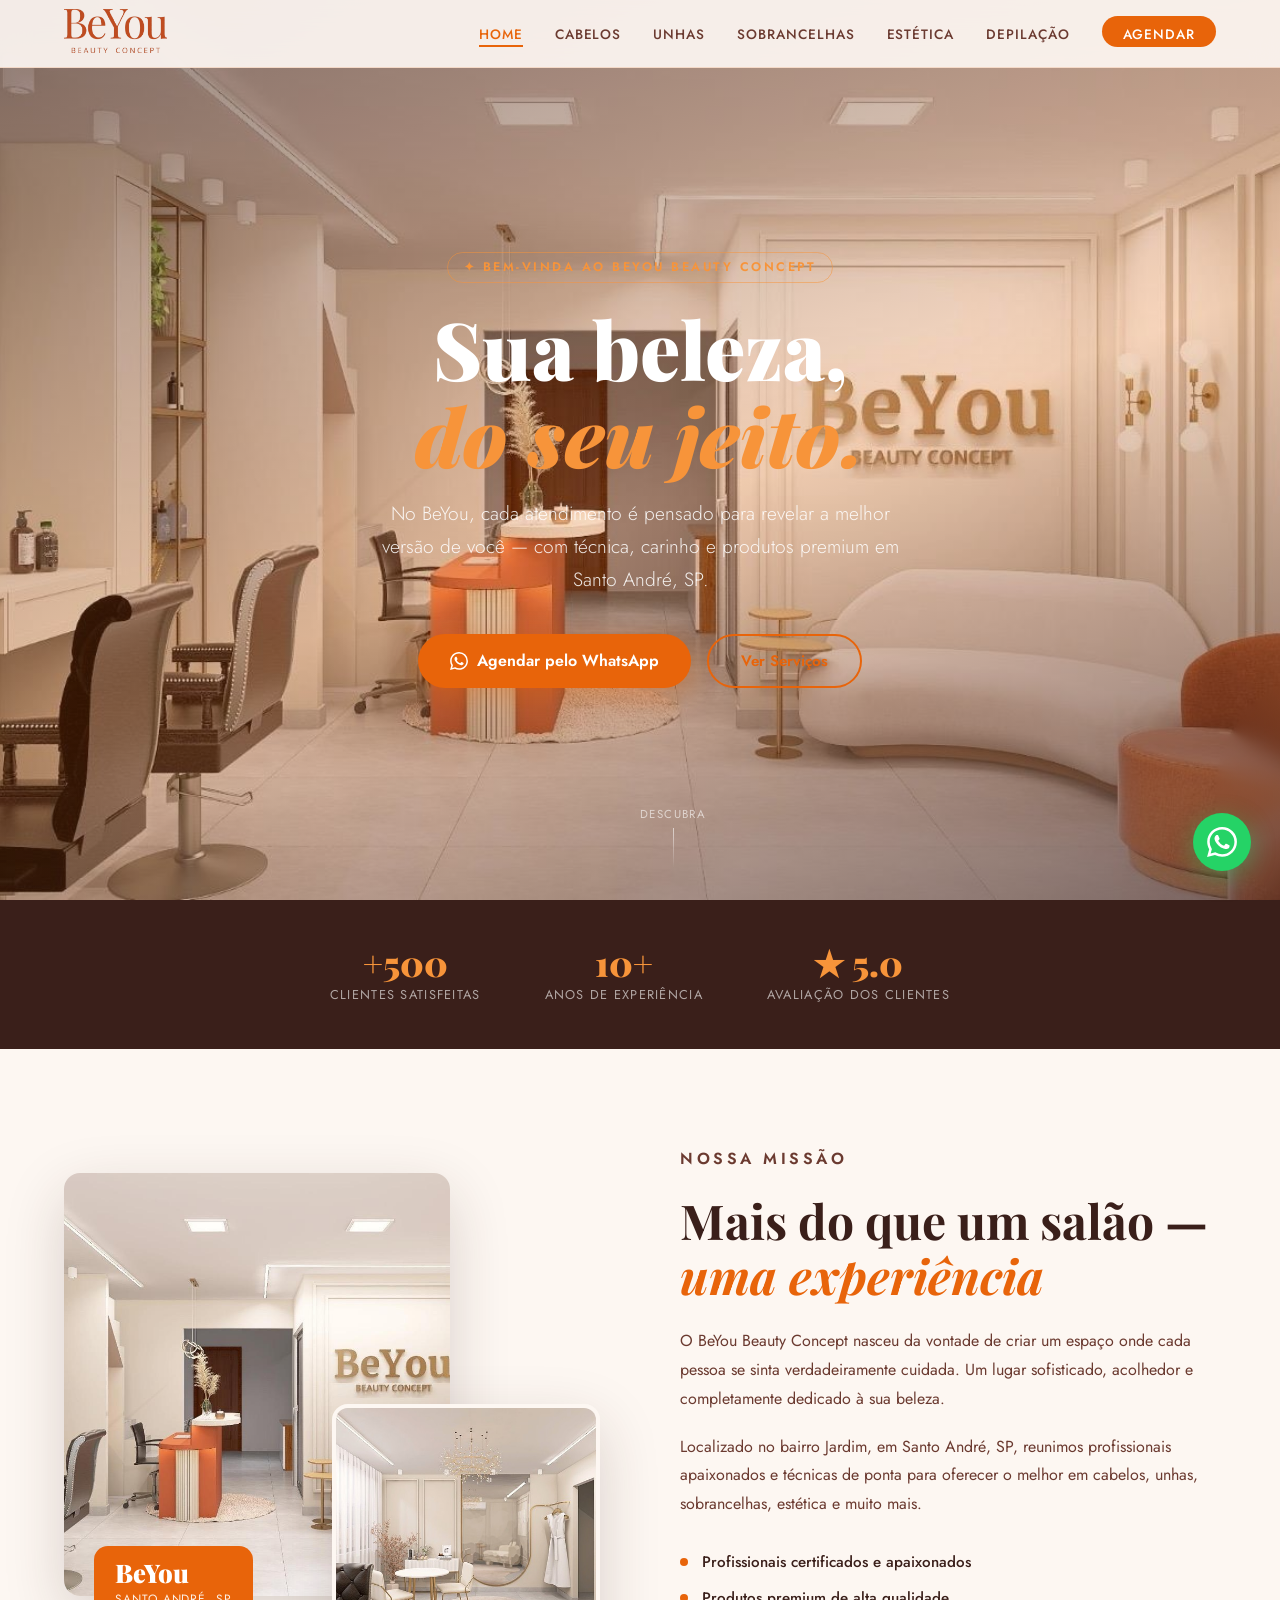
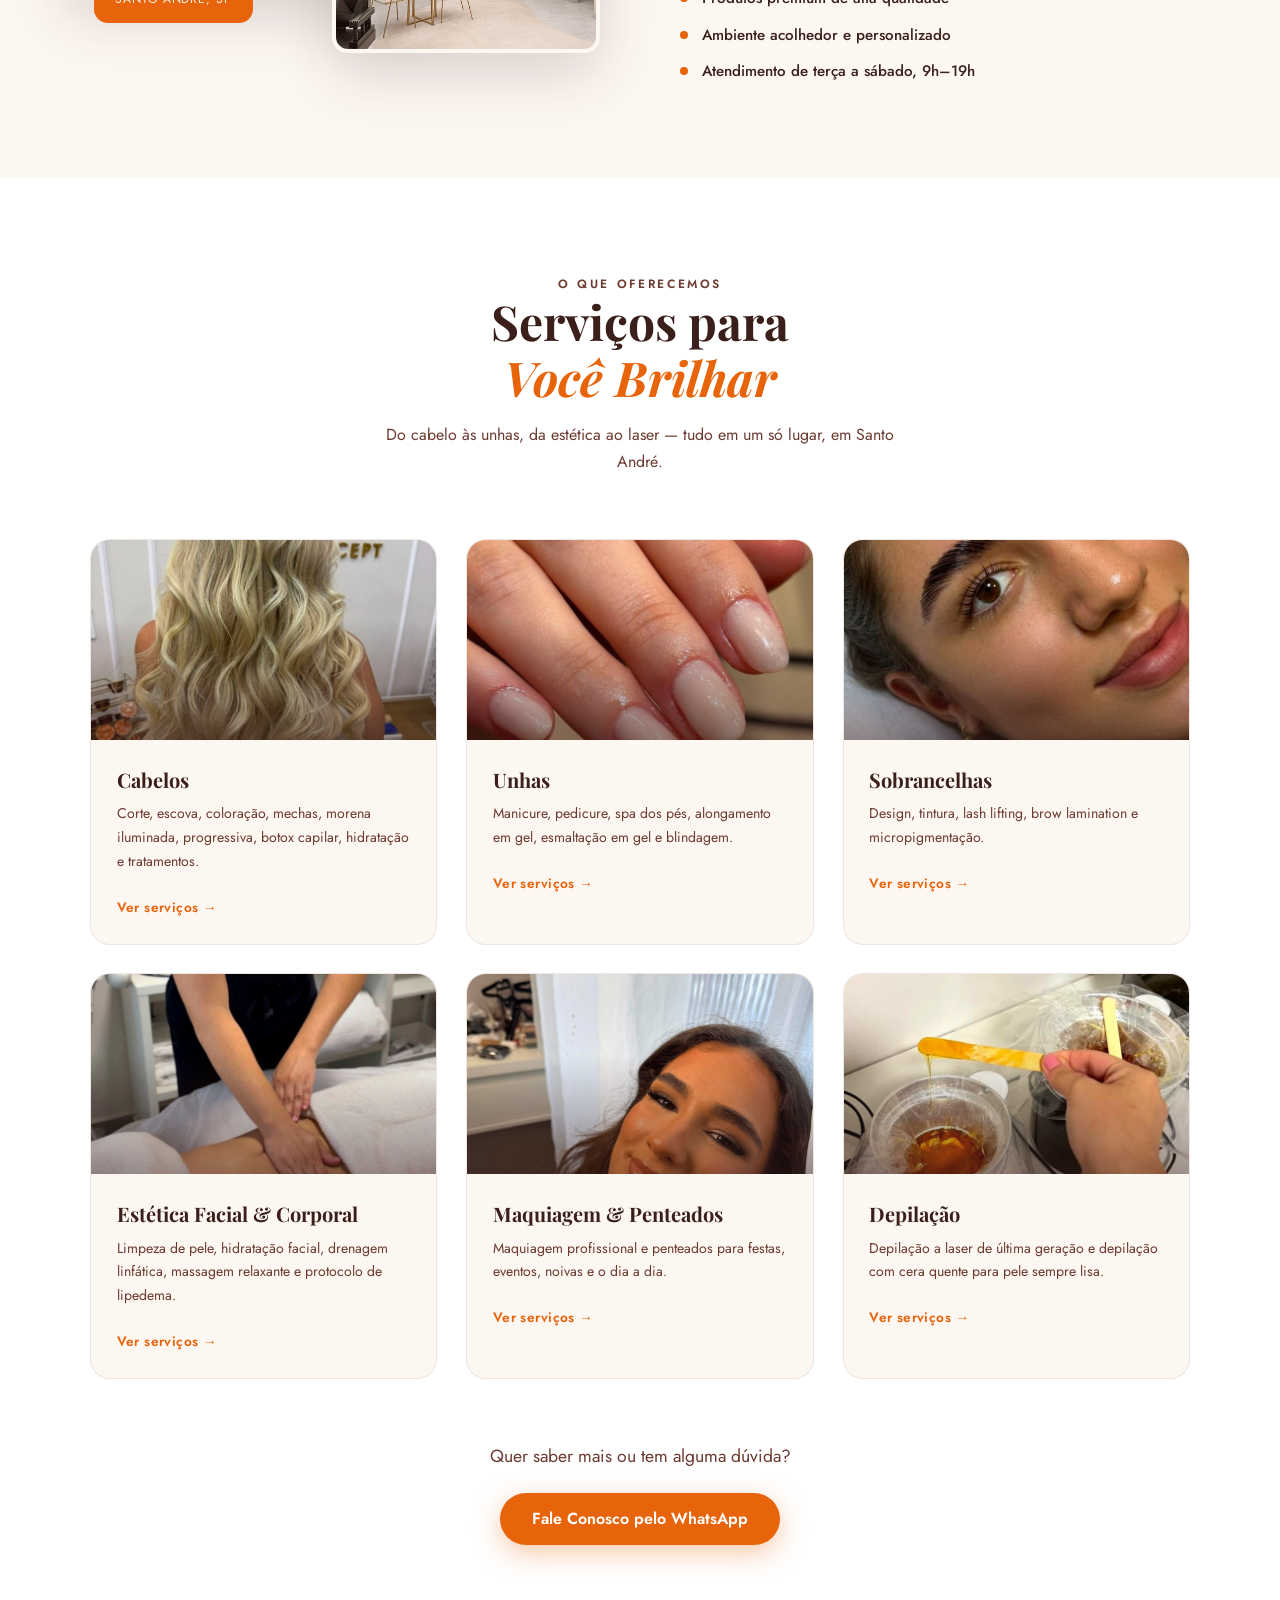
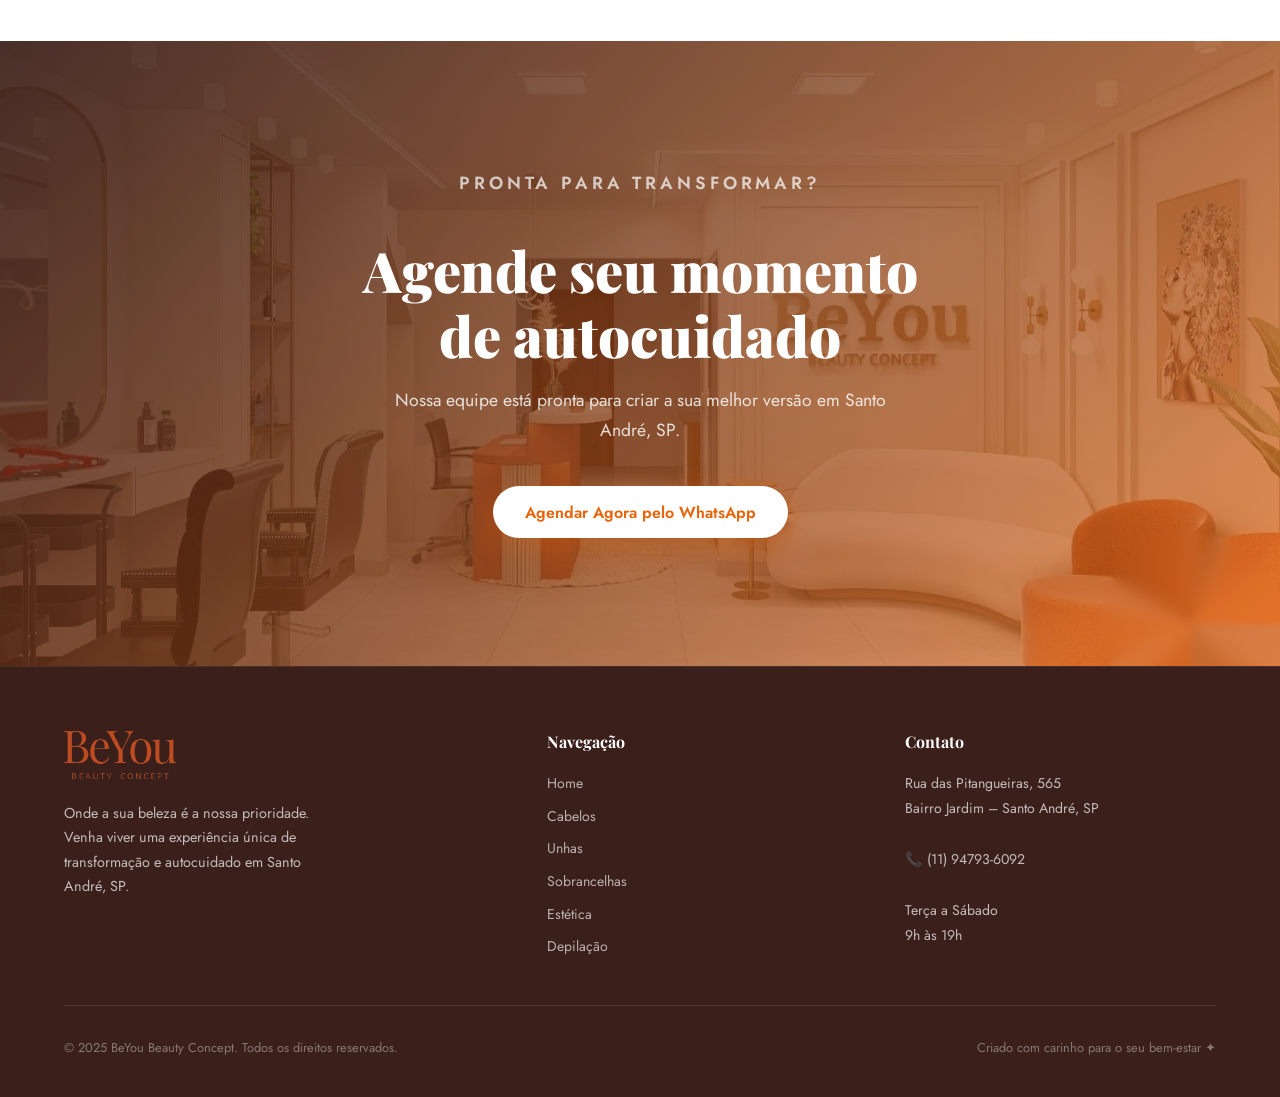
==== commit 1a70eac5: "home: todas as fotos reais + foto sala no sobre" ====
--- a/index.html
+++ b/index.html
@@ -47,7 +47,7 @@
   }
   .hero-overlay {
     position: absolute; inset: 0;
-    background: linear-gradient(160deg, rgba(58,31,26,.78) 0%, rgba(232,100,10,.4) 55%, rgba(58,31,26,.82) 100%);
+    background: linear-gradient(160deg, rgba(58,31,26,.55) 0%, rgba(232,100,10,.2) 55%, rgba(58,31,26,.65) 100%);
   }
   .hero-content { position: relative; z-index: 2; max-width: 760px; }
   .hero-tag {
@@ -130,7 +130,7 @@
   /* ── CTA HOME ── */
   #cta {
     position: relative; padding: 8rem 5vw; text-align: center;
-    background-image: url('https://images.unsplash.com/photo-1522337360788-8b13dee7a37e?w=1600&q=80');
+    background-image: url('foto-salao.jpg');
     background-size: cover; background-position: center;
   }
   #cta::before { content: ''; position: absolute; inset: 0; background: linear-gradient(135deg, rgba(58,31,26,.9), rgba(232,100,10,.6)); }
@@ -211,7 +211,7 @@
       <img src="foto-salao.jpg" alt="Interior do BeYou Beauty Concept – Salão de beleza em Santo André" />
     </div>
     <div class="about-img about-img-accent">
-      <img src="foto-salao.jpg" alt="BeYou Beauty Concept" />
+      <img src="foto-salao-2.jpg" alt="Sala de atendimento BeYou Beauty Concept" />
     </div>
     <div class="about-badge">
       <strong>BeYou</strong>
@@ -242,7 +242,7 @@
   <div class="services-grid">
     <a href="/cabelos" class="service-card">
       <div class="service-img">
-        <img src="https://images.unsplash.com/photo-1522337360788-8b13dee7a37e?w=700&q=80" alt="Serviços de Cabelo – BeYou Santo André" loading="lazy" />
+        <img src="home-card-cabelos.jpg" alt="Serviços de Cabelo – BeYou Santo André" loading="lazy" />
         <div class="service-img-overlay"></div>
       </div>
       <div class="service-body">
@@ -253,7 +253,7 @@
     </a>
     <a href="/unhas" class="service-card">
       <div class="service-img">
-        <img src="https://images.unsplash.com/photo-1604654894610-df63bc536371?w=700&q=80" alt="Manicure e Pedicure – BeYou Santo André" loading="lazy" />
+        <img src="home-card-unhas.jpg" alt="Manicure e Pedicure – BeYou Santo André" loading="lazy" />
         <div class="service-img-overlay"></div>
       </div>
       <div class="service-body">
@@ -264,7 +264,7 @@
     </a>
     <a href="/sobrancelhas" class="service-card">
       <div class="service-img">
-        <img src="https://images.unsplash.com/photo-1570172619644-dfd03ed5d881?w=700&q=80" alt="Sobrancelhas – BeYou Santo André" loading="lazy" />
+        <img src="home-card-sobrancelhas.jpg" alt="Sobrancelhas – BeYou Santo André" loading="lazy" />
         <div class="service-img-overlay"></div>
       </div>
       <div class="service-body">
@@ -275,7 +275,7 @@
     </a>
     <a href="/estetica" class="service-card">
       <div class="service-img">
-        <img src="https://images.unsplash.com/photo-1516975080664-ed2fc6a32937?w=700&q=80" alt="Estética Facial e Corporal – BeYou Santo André" loading="lazy" />
+        <img src="home-card-estetica.jpg" alt="Estética Facial e Corporal – BeYou Santo André" loading="lazy" />
         <div class="service-img-overlay"></div>
       </div>
       <div class="service-body">
@@ -286,7 +286,7 @@
     </a>
     <a href="/maquiagem" class="service-card">
       <div class="service-img">
-        <img src="https://images.unsplash.com/photo-1595476108010-b4d1f102b1b1?w=700&q=80" alt="Maquiagem e Penteados – BeYou Santo André" loading="lazy" />
+        <img src="home-card-maquiagem.jpg" alt="Maquiagem e Penteados – BeYou Santo André" loading="lazy" />
         <div class="service-img-overlay"></div>
       </div>
       <div class="service-body">
@@ -297,7 +297,7 @@
     </a>
     <a href="/depilacao" class="service-card">
       <div class="service-img">
-        <img src="https://images.unsplash.com/photo-1544161515-4ab6ce6db874?w=700&q=80" alt="Depilação a Laser e Cera – BeYou Santo André" loading="lazy" />
+        <img src="home-card-depilacao.jpg" alt="Depilação a Laser e Cera – BeYou Santo André" loading="lazy" />
         <div class="service-img-overlay"></div>
       </div>
       <div class="service-body">
